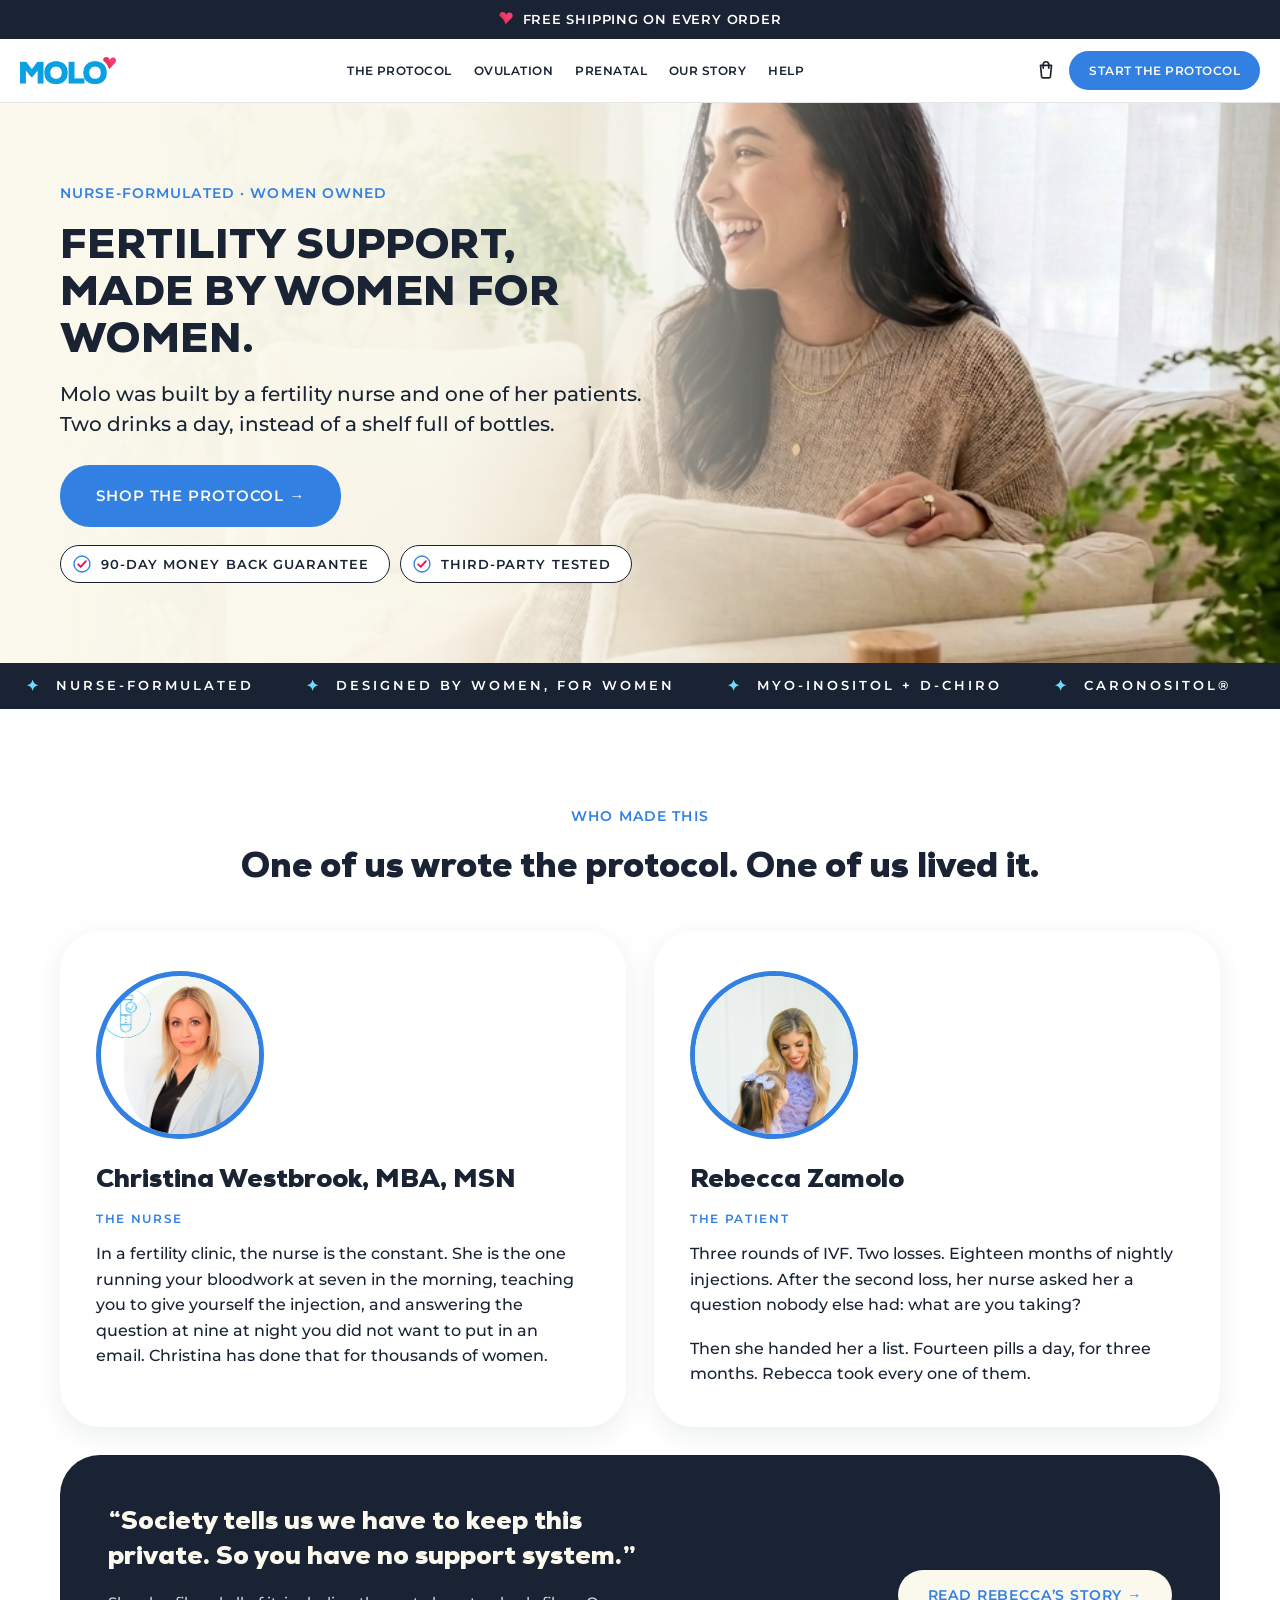
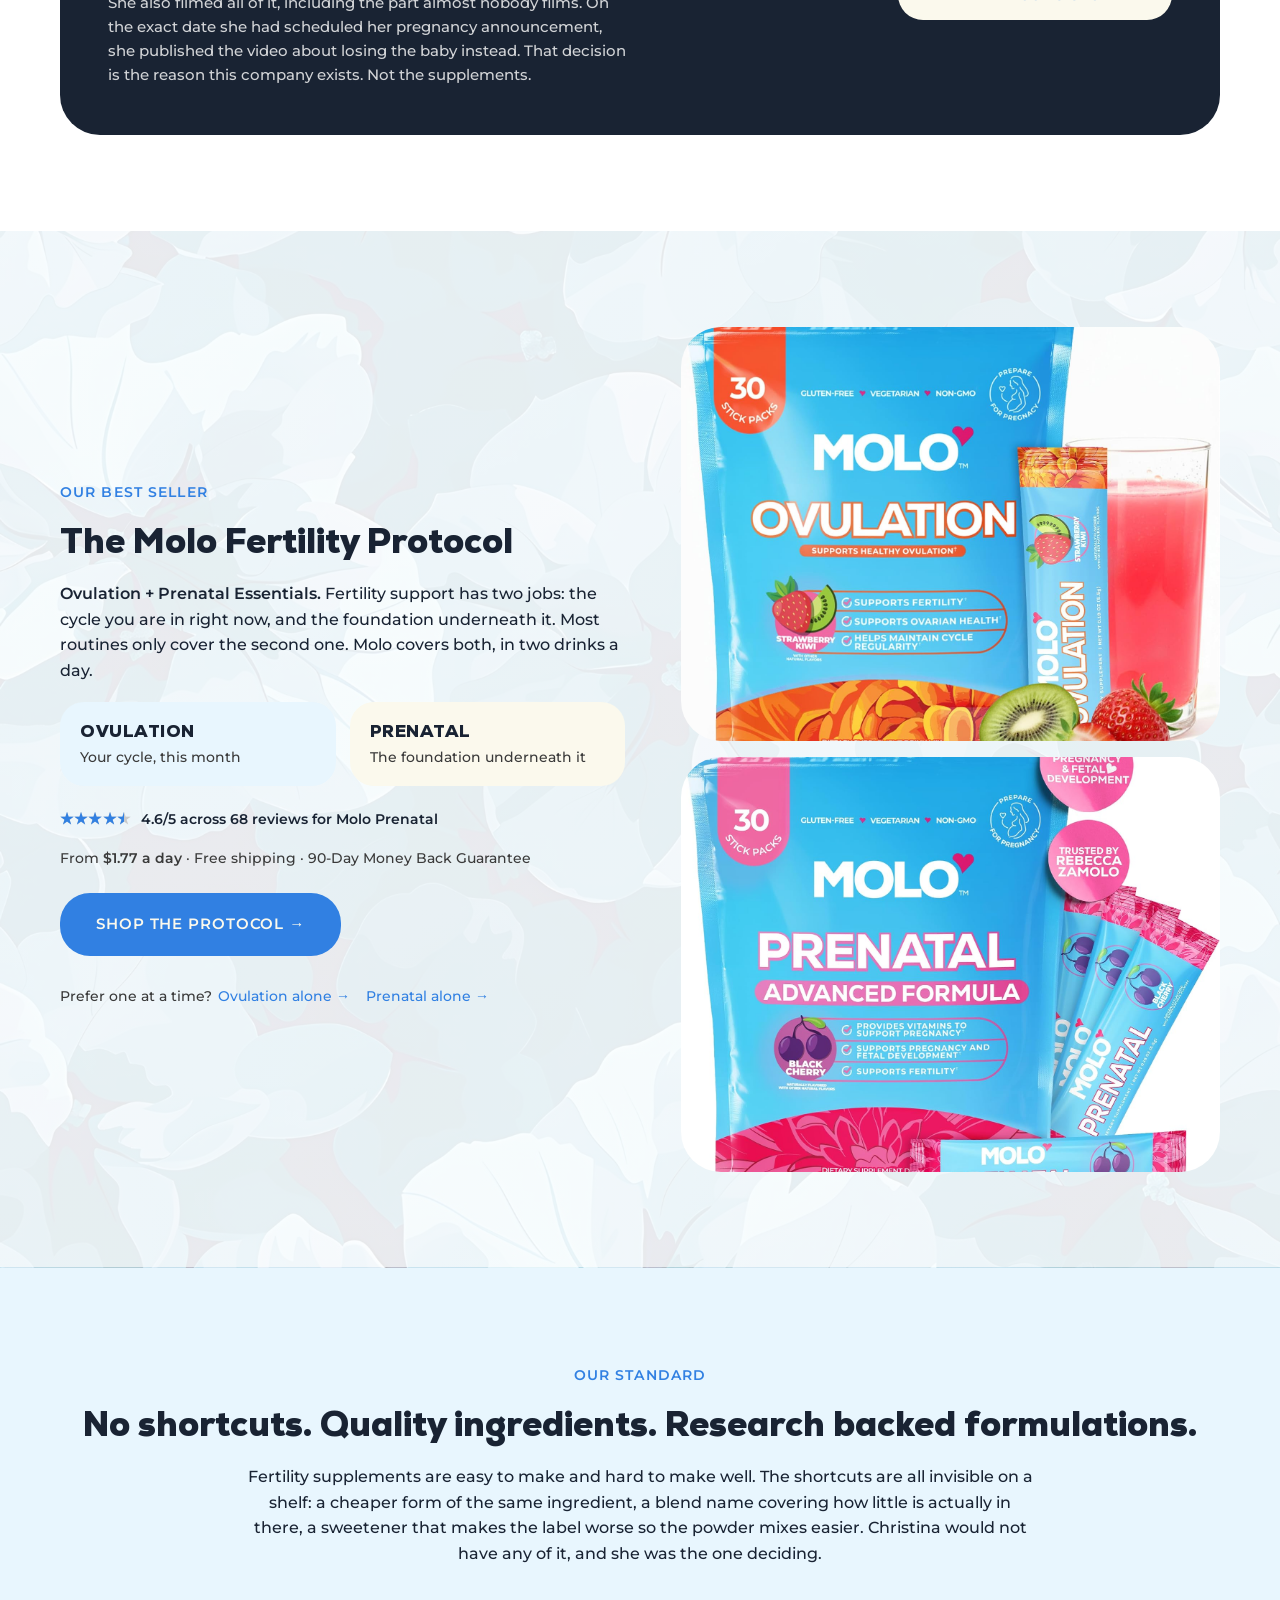
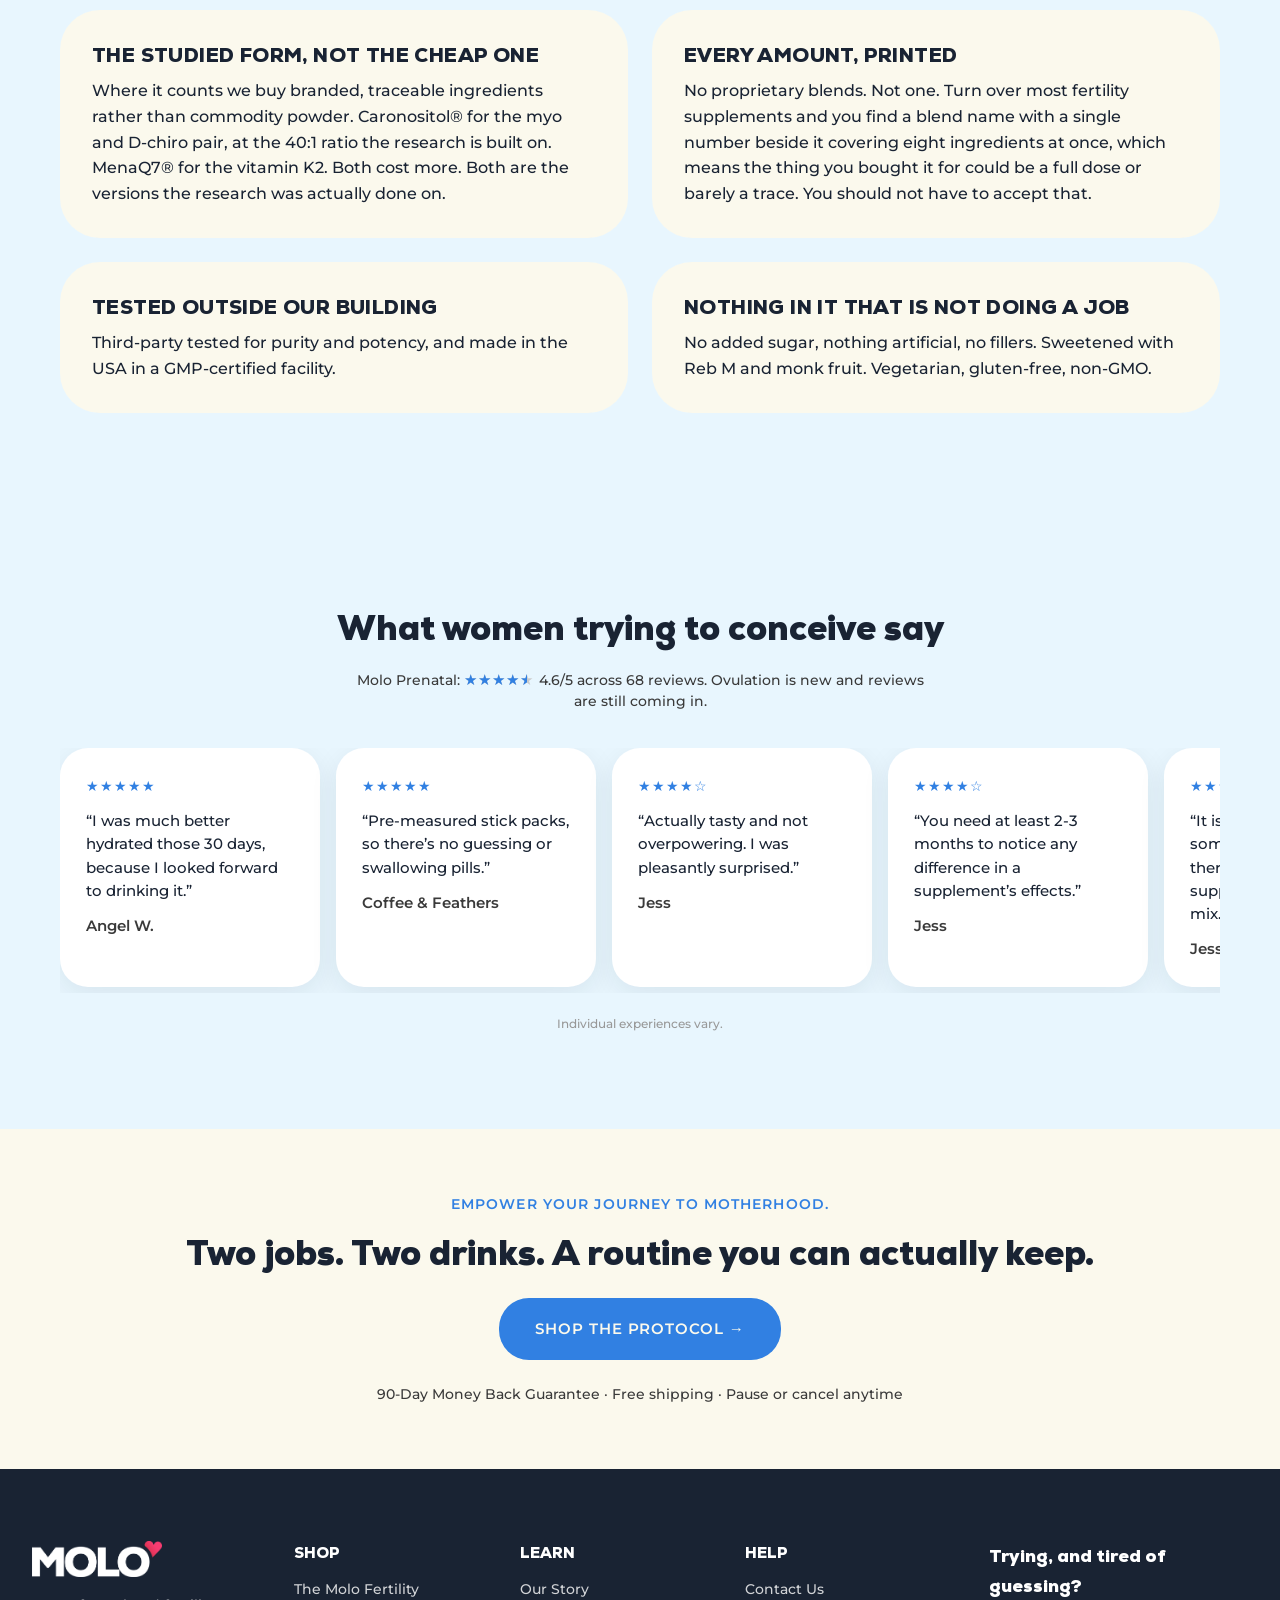
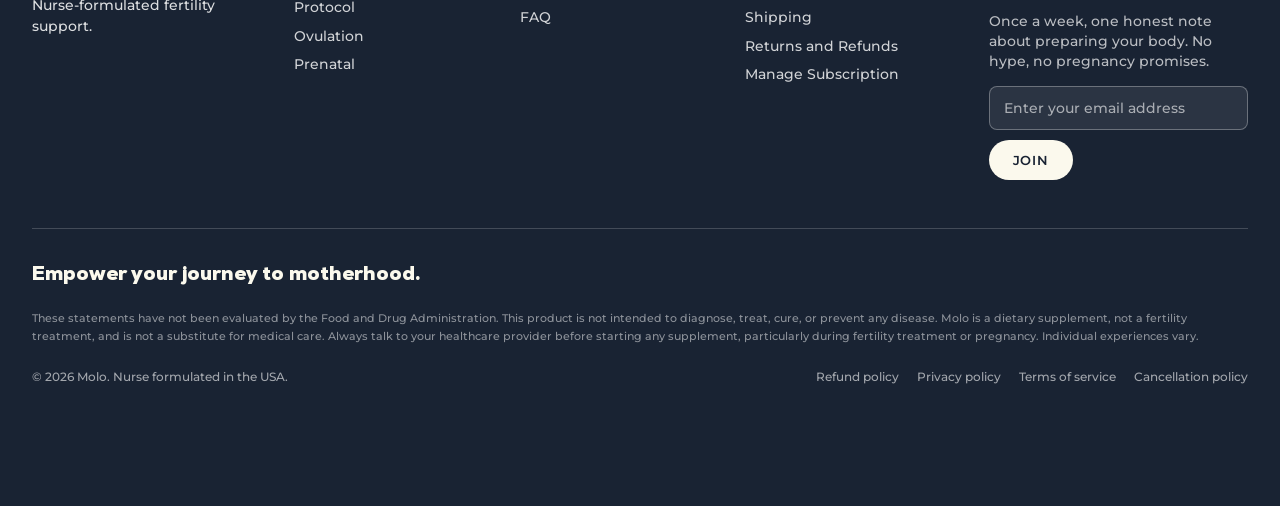
==== index.html @ b552e298 "Center the promise blocks properly and stop the star rating duplicating Centering: p{max-width:64ch}" ====
<!DOCTYPE html>
<html lang="en">
<head>
<meta charset="utf-8">
<meta name="viewport" content="width=device-width, initial-scale=1">
<meta name="robots" content="noindex, nofollow">
<title>Molo — Fertility support made by women, for women</title>
<meta name="description" content="Nurse-formulated fertility support. Ovulation and Prenatal, two drinks a day instead of a shelf full of bottles.">
<link rel="icon" href="assets/molo-heart-mark.svg">
<link rel="stylesheet" href="_ds/molo-design-system-e2e87b0e-ba87-4c2c-8d2e-76acdc8a775e/tokens/fonts.css">
<link rel="stylesheet" href="_ds/molo-design-system-e2e87b0e-ba87-4c2c-8d2e-76acdc8a775e/tokens/colors.css">
<link rel="stylesheet" href="_ds/molo-design-system-e2e87b0e-ba87-4c2c-8d2e-76acdc8a775e/tokens/typography.css">
<link rel="stylesheet" href="_ds/molo-design-system-e2e87b0e-ba87-4c2c-8d2e-76acdc8a775e/tokens/geometry.css">
<link rel="stylesheet" href="_ds/molo-design-system-e2e87b0e-ba87-4c2c-8d2e-76acdc8a775e/tokens/semantic.css">
<link rel="stylesheet" href="assets/site.css">
<style>
/* ---- Home only ---------------------------------------------------------- */
/* Full-bleed hero: the photo sits behind a left-to-right cream scrim so the
   copy has a readable ground without a box around it. */
.hhero{position:relative;min-height:560px;display:flex;align-items:center;overflow:hidden;background:var(--molo-cream)}
.hhero__img{position:absolute;inset:0}
.hhero__img img{width:100%;height:100%;object-fit:cover;object-position:60% 40%}
.hhero__scrim{position:absolute;inset:0;
  background:linear-gradient(90deg,var(--molo-cream) 0%,rgba(251,249,237,.94) 34%,rgba(251,249,237,.62) 52%,rgba(251,249,237,0) 74%)}
.hhero__inner{position:relative;width:100%;padding-top:72px;padding-bottom:72px}
.hhero__copy{max-width:600px}

/* Founders: two equal cards, 168px circular portraits with a 5px blue ring. */
.founders{display:grid;grid-template-columns:minmax(0,1fr) minmax(0,1fr);gap:28px}
.founder{background:#fff;border-radius:40px;box-shadow:0 8px 28px rgba(4,36,54,.08);padding:40px 36px}
.founder__pic{width:168px;height:168px;border-radius:50%;overflow:hidden;border:5px solid var(--molo-blue);margin:0 0 22px}
.founder__pic img{width:100%;height:100%;object-fit:cover;object-position:top}
.founder__role{font-weight:600;font-size:12px;letter-spacing:.14em;text-transform:uppercase;color:var(--molo-blue);margin:0 0 12px}

.quoteband{background:var(--molo-navy);border-radius:40px;padding:48px;margin-top:28px;
  display:grid;grid-template-columns:minmax(0,1fr) auto;gap:36px;align-items:center}
.quoteband p{color:var(--molo-cream);font-family:var(--molo-font-display);font-weight:400;
  font-size:26px;line-height:1.35;margin:0;max-width:30ch}

/* Merch block sits on the floral band and links out only. No add to cart here. */
.merch{display:grid;grid-template-columns:minmax(0,1.05fr) minmax(0,1fr);gap:56px;align-items:center}
.merch__split{display:grid;grid-template-columns:1fr 1fr;gap:14px;margin:0 0 22px}
.merch__half{border-radius:24px;padding:18px 20px}
.merch__half.ov{background:var(--surface-tint-soft)}
.merch__half.pn{background:var(--molo-cream)}
.merch__half .h4{margin:0 0 4px;font-family:var(--molo-font-display);font-weight:400;font-size:17px;
  text-transform:uppercase;letter-spacing:.03em}
.merch__half p{margin:0;font-size:13.5px;color:var(--molo-gray-3a);max-width:none}

.stdgrid{display:grid;grid-template-columns:repeat(2,minmax(0,1fr));gap:24px}
.rev{background:#fff;border-radius:28px;padding:26px;box-shadow:0 8px 28px rgba(4,36,54,.08)}
.rev p{font-size:15px;margin:12px 0 0}

@media(max-width:960px){
  .hhero{min-height:0}
  .hhero__img img{object-position:65% 35%}
  .hhero__scrim{background:linear-gradient(180deg,rgba(251,249,237,.35) 0%,rgba(251,249,237,.92) 52%,var(--molo-cream) 78%)}
  .founders,.merch,.stdgrid{grid-template-columns:minmax(0,1fr);gap:22px}
  .quoteband{grid-template-columns:minmax(0,1fr);padding:32px;gap:22px}
  .quoteband p{font-size:21px}
}
@media(max-width:640px){
  /* Above the fold on a phone must carry H1 + CTA. The photo becomes a banner
     above the copy rather than a scrim behind it, which at 375 just muddies
     both. */
  .hhero{display:block}
  .hhero__img{position:relative;height:300px}
  .hhero__scrim{display:none}
  .hhero__inner{padding:28px 0 8px}
  .founder{padding:26px 22px;border-radius:28px}
  .founder__pic{width:120px;height:120px;border-width:4px;margin-bottom:16px}
  .merch__split{grid-template-columns:1fr;gap:10px}
  .quoteband{padding:24px;border-radius:28px}
  .quoteband p{font-size:18px}
}
</style>
</head>
<body data-page="home">
<div id="site-header"></div>

<main>

  <!-- 1 · HERO ---------------------------------------------------------- -->
  <section class="hhero">
    <div class="hhero__img">
      <img src="assets/lp/LP-HERO.png" alt="A woman laughing on a sofa in a sunlit, plant-filled living room, a glass bottle of Molo beside her" fetchpriority="high">
    </div>
    <div class="hhero__scrim"></div>
    <div class="hhero__inner">
      <div class="wrap">
        <div class="hhero__copy">
          <p class="eyebrow">Nurse-formulated · Women owned</p>
          <h1 class="h1">Fertility support, made by women for women.</h1>
          <p class="lead">Molo was built by a fertility nurse and one of her patients. Two drinks a day, instead of a shelf full of bottles.</p>
          <p style="margin:26px 0 18px"><a class="btn btn-lg" href="protocol.html">Shop the Protocol →</a></p>
          <div class="pillrow">
            <span class="pill"><svg class="chk" width="18" height="18" viewBox="0 0 26 26" aria-hidden="true"><circle cx="13" cy="13" r="11.5" fill="none" stroke="var(--molo-blue)" stroke-width="2"/><path d="M7.5 13.4l3.7 3.6L18.6 9" fill="none" stroke="var(--molo-heart-flat)" stroke-width="2.6" stroke-linecap="round" stroke-linejoin="round"/></svg>90-Day Money Back Guarantee</span>
            <span class="pill"><svg class="chk" width="18" height="18" viewBox="0 0 26 26" aria-hidden="true"><circle cx="13" cy="13" r="11.5" fill="none" stroke="var(--molo-blue)" stroke-width="2"/><path d="M7.5 13.4l3.7 3.6L18.6 9" fill="none" stroke="var(--molo-heart-flat)" stroke-width="2.6" stroke-linecap="round" stroke-linejoin="round"/></svg>Third-party tested</span>
          </div>
        </div>
      </div>
    </div>
  </section>

  <!-- 2 · TICKER -------------------------------------------------------- -->
  <div class="ticker" aria-hidden="true">
    <div class="ticker__track">
      <span><b>✦</b>Nurse-formulated</span><span><b>✦</b>Designed by women, for women</span><span><b>✦</b>Myo-inositol + D-chiro</span><span><b>✦</b>Caronositol®</span><span><b>✦</b>600mcg methylfolate</span><span><b>✦</b>MenaQ7® K2</span><span><b>✦</b>No added sugar</span><span><b>✦</b>Third-party tested</span><span><b>✦</b>Made in the USA</span><span><b>✦</b>Women owned</span>
    </div>
  </div>

  <!-- 3 · WHO MADE THIS -------------------------------------------------- -->
  <section class="sec">
    <div class="wrap">
      <div class="center" style="margin-bottom:44px">
        <p class="eyebrow">Who made this</p>
        <h2 class="h2 full">One of us wrote the protocol. One of us lived it.</h2>
      </div>

      <div class="founders">
        <article class="founder">
          <div class="founder__pic"><img src="assets/christina-westbrook-headshot.png" alt="Christina Westbrook, MBA, MSN"></div>
          <h3 class="h3">Christina Westbrook, MBA, MSN</h3>
          <p class="founder__role">The nurse</p>
          <p>In a fertility clinic, the nurse is the constant. She is the one running your bloodwork at seven in the morning, teaching you to give yourself the injection, and answering the question at nine at night you did not want to put in an email. Christina has done that for thousands of women.</p>
        </article>

        <article class="founder">
          <div class="founder__pic"><img src="assets/library/lifestyle/facetune-0704.jpg" alt="Rebecca Zamolo"></div>
          <h3 class="h3">Rebecca Zamolo</h3>
          <p class="founder__role">The patient</p>
          <p>Three rounds of IVF. Two losses. Eighteen months of nightly injections. After the second loss, her nurse asked her a question nobody else had: what are you taking?</p>
          <p>Then she handed her a list. Fourteen pills a day, for three months. Rebecca took every one of them.</p>
        </article>
      </div>

      <div class="quoteband">
        <div>
          <p>“Society tells us we have to keep this private. So you have no support system.”</p>
          <p style="font-family:var(--molo-font-body);font-size:15px;line-height:1.6;color:rgba(255,255,255,.8);margin-top:18px;max-width:52ch">
            She also filmed all of it, including the part almost nobody films. On the exact date she had scheduled her pregnancy announcement, she published the video about losing the baby instead. That decision is the reason this company exists. Not the supplements.</p>
        </div>
        <a class="btn btn-cream" href="our-story.html#rebecca">Read Rebecca’s story →</a>
      </div>
    </div>
  </section>

  <!-- 4 · MERCH BLOCK (links out only, no add-to-cart on Home) ------------ -->
  <section class="sec pat">
    <div class="wrap">
      <div class="merch">
        <div>
          <p class="eyebrow">Our best seller</p>
          <h2 class="h2 wide">The Molo Fertility Protocol</h2>
          <p><b>Ovulation + Prenatal Essentials.</b> Fertility support has two jobs: the cycle you are in right now, and the foundation underneath it. Most routines only cover the second one. Molo covers both, in two drinks a day.</p>

          <div class="merch__split">
            <div class="merch__half ov"><h3 class="h4">Ovulation</h3><p>Your cycle, this month</p></div>
            <div class="merch__half pn"><h3 class="h4">Prenatal</h3><p>The foundation underneath it</p></div>
          </div>

          <!-- 4.6/68 belongs to Molo Prenatal only. Never fused with Ovulation. -->
          <p class="small" style="font-weight:600;display:flex;align-items:center;gap:10px;flex-wrap:wrap">
            <span class="rating" role="img" aria-label="Rated 4.6 out of 5" style="--pct:90%">★★★★★</span>
            4.6/5 across 68 reviews for Molo Prenatal
          </p>
          <p class="small" style="color:var(--molo-gray-3a)">From <b>$1.77 a day</b> · Free shipping · 90-Day Money Back Guarantee</p>
          <p style="margin-top:24px"><a class="btn btn-lg" href="protocol.html">Shop the Protocol →</a></p>
          <p class="small" style="margin-top:14px;color:var(--molo-gray-3a)">Prefer one at a time?
            <a class="linkbtn" href="ovulation.html">Ovulation alone →</a> &nbsp; <a class="linkbtn" href="prenatal.html">Prenatal alone →</a></p>
        </div>

        <div style="display:grid;gap:16px">
          <div class="imgframe" style="aspect-ratio:1.3"><img src="assets/lp/OFFER-1-ovulation-pack.jpg" alt="Molo Ovulation, 30 stick packs"></div>
          <div class="imgframe" style="aspect-ratio:1.3"><img src="assets/lp/OFFER-6-prenatal-pack.jpg" alt="Molo Prenatal, 30 stick packs"></div>
        </div>
      </div>
    </div>
  </section>

  <!-- 5 · OUR STANDARD --------------------------------------------------- -->
  <section class="sec tint">
    <div class="wrap">
      <div class="center" style="margin-bottom:44px">
        <p class="eyebrow">Our standard</p>
        <h2 class="h2 full">No shortcuts. Quality ingredients. Research backed formulations.</h2>
        <p style="max-width:72ch">Fertility supplements are easy to make and hard to make well. The shortcuts are all invisible on a shelf: a cheaper form of the same ingredient, a blend name covering how little is actually in there, a sweetener that makes the label worse so the powder mixes easier. Christina would not have any of it, and she was the one deciding.</p>
      </div>

      <div class="stdgrid">
        <div class="ccard">
          <h3 class="h4">The studied form, not the cheap one</h3>
          <p>Where it counts we buy branded, traceable ingredients rather than commodity powder. Caronositol® for the myo and D-chiro pair, at the 40:1 ratio the research is built on. MenaQ7® for the vitamin K2. Both cost more. Both are the versions the research was actually done on.</p>
        </div>
        <div class="ccard">
          <h3 class="h4">Every amount, printed</h3>
          <p>No proprietary blends. Not one. Turn over most fertility supplements and you find a blend name with a single number beside it covering eight ingredients at once, which means the thing you bought it for could be a full dose or barely a trace. You should not have to accept that.</p>
        </div>
        <div class="ccard">
          <h3 class="h4">Tested outside our building</h3>
          <p>Third-party tested for purity and potency, and made in the USA in a GMP-certified facility.</p>
        </div>
        <div class="ccard">
          <h3 class="h4">Nothing in it that is not doing a job</h3>
          <p>No added sugar, nothing artificial, no fillers. Sweetened with Reb M and monk fruit. Vegetarian, gluten-free, non-GMO.</p>
        </div>
      </div>
    </div>
  </section>

  <!-- 6 · REVIEWS -------------------------------------------------------- -->
  <section class="sec tint">
    <div class="wrap">
      <div class="center" style="margin-bottom:36px">
        <h2 class="h2 full">What women trying to conceive say</h2>
        <p class="small" style="color:var(--molo-gray-3a)">
          Molo Prenatal: <span class="rating" role="img" aria-label="Rated 4.6 out of 5" style="--pct:90%">★★★★★</span>
          4.6/5 across 68 reviews. Ovulation is new and reviews are still coming in.</p>
      </div>

      <div class="hscroll">
        <div class="rev"><span class="stars">★★★★★</span><p>“I was much better hydrated those 30 days, because I looked forward to drinking it.”</p><p class="byline">Angel W.</p></div>
        <div class="rev"><span class="stars">★★★★★</span><p>“Pre-measured stick packs, so there’s no guessing or swallowing pills.”</p><p class="byline">Coffee &amp; Feathers</p></div>
        <div class="rev"><span class="stars">★★★★☆</span><p>“Actually tasty and not overpowering. I was pleasantly surprised.”</p><p class="byline">Jess</p></div>
        <div class="rev"><span class="stars">★★★★☆</span><p>“You need at least 2-3 months to notice any difference in a supplement’s effects.”</p><p class="byline">Jess</p></div>
        <div class="rev"><span class="stars">★★★★☆</span><p>“It is cheaper to buy something like this, where there are several supplements in a packet mix.”</p><p class="byline">Jess</p></div>
        <div class="rev"><span class="stars">★★★★★</span><p>“Not only does this look like a quality supplement, but it tastes great.”</p><p class="byline">Dawn</p></div>
        <div class="rev"><span class="stars">★★★★☆</span><p>“The stick packs are actually pleasant, easy to take with a little water.”</p><p class="byline">Sarah</p></div>
        <div class="rev"><span class="stars">★★★★★</span><p>“I love that it comes in pre-measured stick packs, so there is no guessing or swallowing pills.”</p><p class="byline">Emily</p></div>
        <div class="rev"><span class="stars">★★★★★</span><p>“Love the flavor.”</p><p class="byline">Verified Buyer</p></div>
      </div>
      <p class="legal center" style="margin-top:22px">Individual experiences vary.</p>
    </div>
  </section>

  <!-- 7 · CLOSING -------------------------------------------------------- -->
  <section class="sec-sm cream">
    <div class="wrap center">
      <p class="eyebrow">Empower your journey to motherhood.</p>
      <h2 class="h2 full" style="margin-bottom:22px">Two jobs. Two drinks. A routine you can actually keep.</h2>
      <p style="margin-bottom:24px"><a class="btn btn-lg" href="protocol.html">Shop the Protocol →</a></p>
      <p class="small" style="color:var(--molo-gray-3a)">90-Day Money Back Guarantee · Free shipping · Pause or cancel anytime</p>
    </div>
  </section>

</main>

<div id="site-footer"></div>
<script src="assets/site.js"></script>
</body>
</html>
---- _ds/molo-design-system-e2e87b0e-ba87-4c2c-8d2e-76acdc8a775e/tokens/fonts.css ----
/* Self-hosted brand webfonts.
   Nexa Black ships at weight 400 and READS as Black. Never request 700/900 (fake bold smears the counters).
   Montserrat: regular = 500, bold = 600. Never 400 or 700. */
@font-face{font-family:"nexa-black";src:url("../assets/fonts/nexa-black.woff2") format("woff2"),url("../assets/fonts/nexa-black.woff") format("woff");font-weight:400;font-style:normal;font-display:swap}
@font-face{font-family:"Montserrat";src:url("../assets/fonts/montserrat-500.woff2") format("woff2");font-weight:500;font-style:normal;font-display:swap}
@font-face{font-family:"Montserrat";src:url("../assets/fonts/montserrat-600.woff2") format("woff2");font-weight:600;font-style:normal;font-display:swap}
---- _ds/molo-design-system-e2e87b0e-ba87-4c2c-8d2e-76acdc8a775e/tokens/colors.css ----
/* MOLO color. Source: adamraindrop/molo-design-system tokens/tokens.css + brand-guidelines.md.
   Corrections applied per the repo's logged inconsistencies:
   - #3180E2 is the single brand blue. #0AA0E2 (sky) is a BACKGROUND TINT and large-display color only.
   - Body copy is navy or ink. Never sky on white, never white on sky (2.94:1). */
:root{
  --molo-blue:#3180E2;
  --molo-blue-deep:#1F63BC;
  --molo-sky:#0AA0E2;
  --molo-sky-light:#71D9FC;
  --molo-bubblegum:#FD85EB;
  --molo-navy:#192333;
  --molo-ink:#042436;
  --molo-cream:#FBF9ED;
  --molo-sand:#E6DFD4;
  --molo-white:#FFFFFF;
  --molo-black:#000000;

  /* Heart mark. LOGO ONLY — never a UI fill, never a background. */
  --molo-heart-start:#F73C71;
  --molo-heart-end:#C1272D;
  --molo-heart-flat:#FF0053;
  --molo-heart-gradient:linear-gradient(214deg,#F73C71 0%,#C1272D 100%); /* @kind color */

  /* Packaging artwork gradient. All SKUs share it. */
  --molo-pack-light:#98E8F8;
  --molo-pack-deep:#28B8F8;
  --molo-pack-gradient:linear-gradient(180deg,#98E8F8 0%,#28B8F8 100%); /* @kind color */

  /* Neutrals */
  --molo-gray-f4:#F4F4F4;
  --molo-gray-e5:#E5E5E5;
  --molo-gray-ca:#CACACA;
  --molo-gray-98:#989898;
  --molo-gray-3a:#3A3A3A;

  /* System */
  --molo-success:#469B49;
  --molo-success-bg:#E6FEEB;
  --molo-error:#BA3E38;
  --molo-error-bg:#FDF1F1;
  --molo-disabled:#9F9F9F;
  --molo-badge-sale:#3180E2;
  --molo-badge-soldout:#9F9F9F;
}
---- _ds/molo-design-system-e2e87b0e-ba87-4c2c-8d2e-76acdc8a775e/tokens/typography.css ----
/* MOLO type. Two faces, no third. Work Sans in the source theme is dead weight — ignore it. */
:root{
  --molo-font-display:"nexa-black","Nexa Black",sans-serif;
  --molo-font-body:"Montserrat",sans-serif;

  --molo-weight-display:400; /* @kind font */   /* NEVER raise this */
  --molo-weight-body:500; /* @kind font */      /* Molo "regular" */
  --molo-weight-bold:600; /* @kind font */      /* Molo "bold" */

  --molo-body-scale:1.1; /* @kind other */
  --molo-heading-scale:1.0909; /* @kind other */

  --molo-fs-display:64px;  --molo-lh-display:1.05; /* @kind other */
  --molo-fs-h1:48px;       --molo-lh-h1:1.10; /* @kind other */
  --molo-fs-h2:34.9px;     --molo-lh-h2:1.30; /* @kind other */
  --molo-fs-h3:26.2px;     --molo-lh-h3:1.30; /* @kind other */
  --molo-fs-h4:20px;       --molo-lh-h4:1.30; /* @kind other */
  --molo-fs-body:17.6px;   --molo-lh-body:1.30; /* @kind other */
  --molo-fs-button:16px;   --molo-lh-button:1.19; /* @kind other */
  --molo-fs-caption:14px;  --molo-lh-caption:1.40; /* @kind other */
  --molo-fs-legal:12px;    --molo-lh-legal:1.45; /* @kind other */

  --molo-tracking-eyebrow:0.08em; /* @kind other */
  --molo-tracking-button:0.04em; /* @kind other */
}
---- _ds/molo-design-system-e2e87b0e-ba87-4c2c-8d2e-76acdc8a775e/tokens/geometry.css ----
/* Geometry. Nothing in this brand has a sharp corner. */
:root{
  --molo-radius-button:30px;   /* pill */
  --molo-radius-block:40px;    /* cards, content blocks, images */
  --molo-radius-drawer:24px;
  --molo-radius-input:8px;
  --molo-radius-pill:999px;    /* eyebrow tags, chips */

  --molo-container:1320px; /* @kind other */
  --molo-button-padding:18px 32px; /* @kind spacing */
  --molo-button-padding-sm:12px 24px; /* @kind spacing */
  --molo-button-padding-lg:22px 44px; /* @kind spacing */

  --molo-space-1:4px;
  --molo-space-2:8px;
  --molo-space-3:12px;
  --molo-space-4:16px;
  --molo-space-5:24px;
  --molo-space-6:32px;
  --molo-space-7:48px;
  --molo-space-8:64px;
  --molo-space-9:96px;
  --molo-space-10:128px;

  --molo-section-y:96px;
  --molo-gutter:24px;

  --molo-shadow-card:0 8px 28px rgba(4,36,54,.08);
  --molo-shadow-lift:0 14px 40px rgba(4,36,54,.14);
  --molo-shadow-none:none; /* @kind shadow */

  --molo-ease:cubic-bezier(.2,.7,.3,1); /* @kind other */
  --molo-dur-fast:120ms; /* @kind other */
  --molo-dur:200ms; /* @kind other */
  --molo-dur-slow:400ms; /* @kind other */
}
---- assets/site.css ----
/* =============================================================================
   MOLO site — shared stylesheet
   Ported from design_handoff_molo_site/*.dc.html. Values trace to the MOLO
   design system tokens in _ds/.../tokens/*.css; nothing here hard-codes a brand
   colour that a token already names.

   Two breakpoints, both deliberate:
     <=960px  tablet — stacks the two-column grids, drops display type a step
     <=640px  phone  — 20px gutters, its own type scale, and the layout swaps
                       that a stacked desktop grid cannot express (galleries,
                       comparison tables, trust rows)

   The phone rules are not a shrink of the desktop ones. They were measured
   against the shipped lander at 375, where the pattern is: 20px gutters, a
   square gallery stage with a horizontal thumb rail beneath it, wrapping pill
   rows instead of narrow tile grids, and tables that either restack or become
   a receipt.
   ========================================================================== */

/* ---------- reset + base ------------------------------------------------- */
*,*::before,*::after{box-sizing:border-box}
html{-webkit-text-size-adjust:100%}
body{
  margin:0;
  background:var(--surface-page);
  color:var(--molo-navy);
  font-family:var(--molo-font-body);
  font-weight:500;
  font-size:17.6px;
  line-height:1.3;
  -webkit-font-smoothing:antialiased;
}
img{max-width:100%;display:block}
a{color:var(--molo-blue);text-decoration:none}
a:hover{color:#000}
button{font:inherit}
:focus-visible{outline:3px solid var(--molo-blue);outline-offset:2px;border-radius:4px}

/* ---------- layout ------------------------------------------------------- */
.wrap{max-width:1240px;margin:0 auto;padding:0 40px}
.wrap-narrow{max-width:880px;margin:0 auto;padding:0 40px}
.sec{padding:96px 0}
.sec-sm{padding:64px 0}
.sec-xs{padding:44px 0}
.tint{background:var(--surface-tint-soft)}
.cream{background:var(--molo-cream)}
.navy{background:var(--molo-navy);color:var(--molo-cream)}
.navy .h1,.navy .h2,.navy .h3,.navy .h4{color:var(--molo-cream)}
.navy p{color:rgba(255,255,255,.82)}

/* The signature pattern band: a 90% wash over the floral repeat. */
.pat{
  background-image:linear-gradient(rgba(255,255,255,.9),rgba(255,255,255,.9)),
                   url(molo-floral-pattern-blue-3840.jpg);
  background-size:cover;background-position:center;
}
.pat-cream{
  background-image:linear-gradient(rgba(251,249,237,.9),rgba(251,249,237,.9)),
                   url(molo-floral-pattern-blue-3840.jpg);
  background-size:cover;background-position:center;
}

.grid2{display:grid;grid-template-columns:minmax(0,1fr) minmax(0,1fr);gap:64px;align-items:center}
.grid2.top{align-items:start}
.grid3{display:grid;grid-template-columns:repeat(3,minmax(0,1fr));gap:24px}
.grid4{display:grid;grid-template-columns:repeat(4,minmax(0,1fr));gap:24px}

/* ---------- type --------------------------------------------------------- */
/* Nexa Black ships at weight 400 and reads as Black. Never stack 900: the
   browser synthesises a fake bold and smears the counters. */
.h1,.h2,.h3,.h4,.d{font-family:var(--molo-font-display);font-weight:400}
.h1{font-size:42px;line-height:1.12;text-transform:uppercase;margin:0 0 18px;letter-spacing:.01em}
.h2{font-size:34.9px;line-height:1.3;margin:0 0 18px;max-width:24ch}
.h2.wide{max-width:34ch}
.h2.full{max-width:none}
.h3{font-size:26.2px;line-height:1.3;margin:0 0 14px}
.h4{font-size:20px;line-height:1.3;margin:0 0 10px;text-transform:uppercase;letter-spacing:.02em}
.eyebrow{font-family:var(--molo-font-body);font-weight:600;font-size:14px;letter-spacing:.08em;
  text-transform:uppercase;color:var(--molo-blue);margin:0 0 14px}
.kicker{font-family:var(--molo-font-display);font-weight:400;font-size:24px;color:var(--molo-blue);margin:0 0 10px}
p{margin:0 0 18px;font-size:15.5px;line-height:1.65;max-width:64ch}
p:last-child{margin-bottom:0}
.lead{font-size:20px;line-height:1.5;max-width:52ch}
.small{font-size:14px;line-height:1.5}
.legal{font-size:12px;line-height:1.55;color:var(--molo-gray-98);max-width:none}
.center{text-align:center}
.center p,.center .h2,.center .lead,
.gtee__inner p,.gtee__inner .h2{margin-left:auto;margin-right:auto}
b,strong{font-weight:600}

/* ---------- buttons ------------------------------------------------------ */
/* Signature interaction: every button inverts to solid #000 on hover. */
.btn{
  display:inline-flex;align-items:center;justify-content:center;gap:8px;
  background:var(--molo-blue);color:var(--molo-cream);
  font-family:var(--molo-font-body);font-weight:600;font-size:14px;
  letter-spacing:.06em;text-transform:uppercase;
  padding:16px 30px;border:0;border-radius:30px;cursor:pointer;
  transition:background .2s,color .2s;text-align:center;
}
.btn:hover{background:#000;color:#fff}
.btn-lg{font-size:15px;padding:19px 36px}
.btn-block{display:flex;width:100%}
.btn-ghost{background:#fff;color:var(--molo-navy);border:1.5px solid var(--molo-navy)}
.btn-ghost:hover{background:#000;color:#fff;border-color:#000}
/* On blue or navy the fill flips to cream with a blue label. */
.btn-cream{background:var(--molo-cream);color:var(--molo-blue)}
.btn-cream:hover{background:#000;color:#fff}

/* ---------- small components -------------------------------------------- */
.chip{display:inline-block;background:var(--surface-tint-soft);color:var(--molo-navy);
  border-radius:999px;padding:8px 18px;font-size:13px;font-weight:600;
  letter-spacing:.12em;text-transform:uppercase}
.pill{display:inline-flex;align-items:center;gap:10px;border:1.5px solid var(--molo-navy);
  border-radius:999px;padding:9px 20px 9px 12px;background:#fff;
  font-weight:600;font-size:13px;letter-spacing:.08em;text-transform:uppercase;color:var(--molo-navy)}
.pillrow{display:flex;flex-wrap:wrap;gap:10px}
.stars{color:var(--molo-blue);letter-spacing:.08em;font-size:14px}
/* Half star: a gray base string with a blue copy clipped over it. */
/* The filled portion is generated content, so the stars exist once in the
   DOM. A second literal string would render correctly but copy, extract and
   read back as ten stars. --pct is the fill width. */
.rating{position:relative;display:inline-block;color:var(--molo-gray-ca);
  letter-spacing:.08em;font-size:15px;white-space:nowrap}
.rating::before{content:"\2605\2605\2605\2605\2605";position:absolute;left:0;top:0;
  width:var(--pct,90%);overflow:hidden;white-space:nowrap;color:var(--molo-blue)}
.byline{font-size:12.5px;color:var(--molo-gray-3a);font-weight:600;margin:12px 0 0}

.card{background:#fff;border-radius:40px;box-shadow:0 8px 28px rgba(4,36,54,.08);padding:32px}
.card-hover{transition:box-shadow .2s,transform .2s}
.card-hover:hover{box-shadow:0 14px 40px rgba(4,36,54,.14);transform:translateY(-2px)}
.ccard{background:var(--molo-cream);border-radius:40px;padding:32px}
.tintpanel{background:var(--surface-tint-soft);border-radius:40px;padding:44px 48px}
.bandcard{background:var(--molo-navy);color:var(--molo-cream);border-radius:40px;padding:44px}
.certtile{border:1px solid rgba(255,255,255,.25);border-radius:24px;padding:20px}
.certtile .h4{font-size:14px;color:var(--molo-sky-light);margin-bottom:6px}
.certtile p{color:rgba(255,255,255,.78);font-size:14px;margin:0}
.imgframe{border-radius:40px;overflow:hidden}
.imgframe img{width:100%;height:100%;object-fit:cover}

/* Check glyph: blue circle, pink tick. Used in pills, bullets and plan perks. */
.chk{flex:0 0 auto}
.checkline{display:flex;align-items:flex-start;gap:12px;margin:0 0 12px;font-size:15.5px;line-height:1.5}
.checkline:last-child{margin-bottom:0}

/* ---------- tables ------------------------------------------------------- */
.tblcard{background:#fff;border-radius:24px;box-shadow:0 8px 28px rgba(4,36,54,.08);overflow:hidden}
.tbl{width:100%;border-collapse:collapse;font-size:16px}
.tbl td,.tbl th{padding:16px 22px;text-align:left;vertical-align:top;line-height:1.35}
.tbl thead th{background:var(--molo-navy);color:#fff;font-family:var(--molo-font-display);
  font-weight:400;font-size:14px;letter-spacing:.1em;text-transform:uppercase}
.tbl tbody tr{border-top:1px solid var(--molo-gray-e5)}
.tbl tbody tr:first-child{border-top:0}
.tbl td.num{text-align:right;font-weight:600;white-space:nowrap;color:var(--molo-blue)}
.tblfoot{background:var(--molo-navy);color:var(--molo-cream);padding:16px 22px;
  font-weight:600;font-size:15px;text-align:center}
.rowname{font-weight:600;margin:0}
.rowsub{font-size:13px;color:var(--molo-gray-3a);margin:2px 0 0;line-height:1.4;max-width:none}

/* VS comparison. The mocks build this as grid rows, not a table: the Molo
   column carries no top borders, which is what makes it read as one continuous
   navy block running from the header into the last row. A <table> cannot do
   that without fighting border-collapse. */
.vsgrid{background:#fff;border:1px solid var(--molo-gray-e5);border-radius:24px;overflow:hidden;padding-top:14px}
.vsgrid__row{display:grid;grid-template-columns:34% 33% 33%;align-items:stretch}
.vsgrid__spacer{}
.vsgrid__brand{background:var(--molo-navy);color:var(--molo-cream);font-family:var(--molo-font-display);
  font-weight:400;font-size:15px;letter-spacing:.08em;text-transform:uppercase;text-align:center;
  padding:22px 12px;border-radius:16px 16px 0 0}
.vsgrid__them{color:var(--molo-gray-98);text-align:center;font-family:var(--molo-font-display);
  font-weight:400;font-size:15px;letter-spacing:.08em;text-transform:uppercase;padding:22px 12px}
.vsgrid__label{padding:15px 20px;font-weight:600;font-size:12.5px;letter-spacing:.08em;
  text-transform:uppercase;border-top:1px solid var(--molo-gray-e5);display:flex;align-items:center}
.vsgrid__molo{background:var(--molo-navy);color:var(--molo-cream);font-weight:600;text-align:center;
  padding:15px 10px;display:flex;align-items:center;justify-content:center;gap:6px;font-size:14.5px}
.vsgrid__row:last-child .vsgrid__molo{border-radius:0 0 16px 16px}
.vsgrid__val{padding:15px 20px;color:var(--molo-gray-98);text-align:center;
  border-top:1px solid var(--molo-gray-e5);display:flex;align-items:center;justify-content:center;font-size:14.5px}
.vsnote{font-size:11.5px;color:var(--molo-gray-3a);margin:16px 0 0;text-align:center;font-style:italic;max-width:none}
.tick{color:var(--molo-sky-light)}

/* Cross-sell comparison: 40/30/30, navy head with the Protocol column in blue. */
.xgrid{background:#fff;border-radius:24px;box-shadow:0 8px 28px rgba(4,36,54,.08);overflow:hidden;margin-bottom:22px}
.xgrid__head{display:grid;grid-template-columns:40% 30% 30%;background:var(--molo-navy);color:#fff;
  font-family:var(--molo-font-display);font-weight:400;font-size:13px;letter-spacing:.08em;text-transform:uppercase}
.xgrid__head>div{padding:14px 10px;text-align:center}
.xgrid__head>div:first-child{padding:14px 20px;text-align:left}
.xgrid__head>div:last-child{background:var(--molo-blue)}
.xgrid__row{display:grid;grid-template-columns:40% 30% 30%;border-top:1px solid var(--molo-gray-e5);font-size:14px}
.xgrid__row>div{padding:12px 10px;text-align:center}
.xgrid__row>div:first-child{padding:12px 20px;text-align:left;font-weight:600}
.xgrid__row>div:nth-child(2){color:#6b7480}
.xgrid__row>div:last-child{font-weight:600;background:var(--surface-tint-soft)}

/* "The category's problem" card: flex rows, both halves muted, tinted payoff. */
.probcard{background:#fff;border-radius:24px;box-shadow:0 8px 28px rgba(4,36,54,.08);overflow:hidden}
.probcard__head{background:var(--molo-navy);color:#fff;text-align:center;padding:16px 22px;
  font-family:var(--molo-font-display);font-weight:400;font-size:14px;letter-spacing:.1em;text-transform:uppercase}
.probcard__row{display:flex;justify-content:space-between;gap:16px;padding:14px 24px;border-top:1px solid var(--molo-gray-e5)}
.probcard__row span:first-child{font-weight:600;color:#6b7480;font-size:14.5px}
.probcard__row span:last-child{color:#6b7480;font-size:14px;text-align:right}
.probcard__foot{padding:20px 24px;background:var(--surface-tint-soft);
  border-top:1px solid var(--molo-gray-e5);text-align:center}
.probcard__foot .nm{font-family:var(--molo-font-display);font-weight:400;font-size:19px;
  color:var(--molo-blue);text-transform:uppercase;margin:0 0 6px}
.probcard__foot p{margin:0;font-weight:600;font-size:14.5px;max-width:none}

/* Flavour cards in the format section: image over a label strip. */
.flavcards{display:grid;grid-template-columns:1fr 1fr;gap:14px;max-width:520px}
.flavcard{border:2px solid var(--molo-gray-e5);border-radius:24px;overflow:hidden;background:#fff}
.flavcard img{width:100%;height:160px;object-fit:cover;display:block}
.flavcard div{padding:12px 16px}
.flavcard .nm{margin:0;font-weight:600;font-size:12.5px;letter-spacing:.06em;text-transform:uppercase}
.flavcard .sub{margin:3px 0 0;font-size:12.5px;color:var(--molo-gray-3a);max-width:none}

/* ---------- tabs + segmented control ------------------------------------ */
.utabs{display:flex;border-bottom:1px solid var(--molo-gray-e5)}
.utab{flex:1;background:none;border:0;padding:16px 10px;cursor:pointer;
  font-weight:600;font-size:13px;letter-spacing:.1em;text-transform:uppercase;
  color:var(--molo-gray-98);border-bottom:3px solid transparent;margin-bottom:-1px;transition:color .2s}
.utab[aria-selected=true]{color:var(--molo-navy);border-bottom-color:var(--molo-blue)}
.seg{display:inline-flex;border:2px solid var(--molo-navy);border-radius:999px;padding:5px;background:#fff;gap:4px}
.seg button{border:0;border-radius:999px;background:none;padding:12px 32px;cursor:pointer;
  font-weight:600;font-size:13px;letter-spacing:.16em;text-transform:uppercase;color:var(--molo-navy)}
.seg button[aria-selected=true]{background:var(--molo-navy);color:#fff}

/* ---------- accordions (native details) ---------------------------------- */
.acc{border-top:1px solid var(--molo-gray-e5)}
.acc:last-of-type{border-bottom:1px solid var(--molo-gray-e5)}
.acc summary{list-style:none;cursor:pointer;padding:22px 0;display:flex;align-items:center;
  justify-content:space-between;gap:20px;font-family:var(--molo-font-display);font-weight:400;
  font-size:20px;line-height:1.3;color:var(--molo-navy)}
.acc summary::-webkit-details-marker{display:none}
.acc summary::after{content:"+";flex:0 0 auto;width:28px;height:28px;border-radius:50%;
  background:var(--molo-blue);color:var(--molo-cream);display:grid;place-items:center;
  font-family:var(--molo-font-body);font-size:18px;font-weight:600;line-height:1}
.acc[open] summary::after{content:"\2013"}
.acc .panel{padding:0 0 22px;max-width:70ch}
.acc .panel p{font-size:15.5px}
.acc.ondark{border-top-color:rgba(255,255,255,.2)}
.acc.ondark:last-of-type{border-bottom-color:rgba(255,255,255,.2)}
.acc.ondark summary{color:#fff;font-family:var(--molo-font-body);font-weight:600;font-size:16px}
.acc.ondark summary::after{background:none;border:1.5px solid rgba(255,255,255,.6);color:#fff}
.acc.ondark .panel p{color:rgba(255,255,255,.82)}

/* ---------- marquees ----------------------------------------------------- */
/* List is rendered twice; translateX(-50%) then loops seamlessly. */
.ticker{background:var(--molo-navy);height:46px;overflow:hidden;position:relative}
.ticker__track{position:absolute;top:0;left:0;height:46px;display:flex;align-items:center;
  white-space:nowrap;animation:tick 32s linear infinite}
.ticker span{display:inline-flex;align-items:center;gap:14px;padding:0 26px;color:#fff;
  font-weight:600;font-size:12.5px;letter-spacing:.24em;text-transform:uppercase}
.ticker b{color:var(--molo-sky-light);font-size:15px}
@keyframes tick{from{transform:translateX(0)}to{transform:translateX(-50%)}}
.badgerow{overflow:hidden;position:relative;border-top:1px solid var(--molo-gray-e5);
  border-bottom:1px solid var(--molo-gray-e5);height:64px;background:#fff}
.badgerow__track{position:absolute;top:0;left:0;height:64px;display:flex;align-items:center;
  white-space:nowrap;animation:tick 28s linear infinite}
.badgerow span{padding:0 30px;font-weight:600;font-size:13px;letter-spacing:.14em;
  text-transform:uppercase;color:var(--molo-navy);display:inline-flex;align-items:center;gap:12px}
.badgerow b{color:var(--molo-blue)}

/* ---------- horizontal scrollers ---------------------------------------- */
.hscroll{display:flex;gap:16px;overflow-x:auto;scroll-snap-type:x mandatory;
  padding-bottom:6px;scrollbar-width:none;-webkit-overflow-scrolling:touch}
.hscroll::-webkit-scrollbar{display:none}
.hscroll>*{flex:0 0 260px;scroll-snap-align:start}

/* ---------- product gallery (PDP) --------------------------------------- */
.pdp{display:grid;grid-template-columns:minmax(0,1fr) minmax(0,1fr);gap:56px;align-items:start}
.gallery{position:sticky;top:96px}
.galgrid{display:grid;grid-template-columns:64px minmax(0,1fr);gap:14px;align-items:start}
.galrail{display:grid;gap:8px}
.thumb{width:64px;height:64px;border-radius:14px;border:2px solid var(--molo-gray-e5);
  background:var(--molo-gray-f4);cursor:pointer;overflow:hidden;padding:0}
.thumb[aria-selected=true]{border-color:var(--molo-blue)}
.thumb img{width:100%;height:100%;object-fit:cover}
.stage{border-radius:40px;overflow:hidden;position:relative;background:var(--molo-gray-f4);aspect-ratio:1}
.stage img{width:100%;height:100%;object-fit:cover}

/* ---------- buy box ------------------------------------------------------ */
.bb__social{display:flex;align-items:center;gap:10px;font-size:13.5px;font-weight:600;margin:0 0 10px}
.bb__desc{font-size:15.5px;font-weight:600;line-height:1.5;margin:0 0 18px;max-width:52ch}
.bb__label{font-weight:600;font-size:15px;margin:0 0 12px}
.bb__sub{font-family:var(--molo-font-display);font-weight:400;font-size:19px;color:var(--molo-blue);margin:0 0 14px}
.bb__eyebrow{font-weight:600;font-size:12.5px;letter-spacing:.06em;text-transform:uppercase;
  color:var(--molo-blue);margin:0 0 12px}
.bb .h1{font-size:36px;line-height:1.1;margin:0 0 4px}
/* Thumb rail is 52px in the mocks, not 64. */
.galgrid{grid-template-columns:52px minmax(0,1fr);gap:12px}
.thumb{width:52px;height:52px;border-radius:12px}
.gallery{top:124px}
.divider{border:0;border-top:1px solid var(--molo-gray-e5);margin:24px 0}

.flavors{display:flex;gap:12px;margin-bottom:24px}
.flavor{flex:1 1 0;min-width:0;padding:0;overflow:hidden;background:#fff;
  border:2px solid var(--molo-gray-e5);border-radius:24px;cursor:pointer;transition:border-color .2s}
.flavor[aria-pressed=true]{border-color:var(--molo-blue)}
.flavor .sw{display:block;height:74px}
.flavor .nm{display:flex;align-items:center;justify-content:center;text-align:center;
  min-height:44px;padding:9px 6px;font-weight:600;font-size:12.5px;color:var(--molo-navy);background:#fff}
.flavor[aria-pressed=true] .nm{background:var(--surface-tint-soft)}

.plan{display:block;width:100%;text-align:left;background:#fff;border:2px solid var(--molo-gray-e5);
  border-radius:24px;padding:18px 22px;margin:0 0 20px;cursor:pointer;position:relative;
  font-family:var(--molo-font-body);font-weight:500;font-size:16px;color:var(--molo-navy)}
.plan[aria-checked=true]{border-color:var(--molo-blue);background:var(--surface-tint-soft)}
.plansave{position:absolute;top:-11px;left:18px;background:var(--molo-gray-f4);color:var(--molo-gray-3a);
  font-size:11px;font-weight:600;letter-spacing:.08em;text-transform:uppercase;padding:4px 12px;border-radius:999px}
.plan[aria-checked=true] .plansave{background:var(--molo-blue);color:var(--molo-cream)}
.planhead{display:flex;justify-content:space-between;gap:16px;align-items:flex-start}
.planhead .nm{font-weight:600}
.planhead .pr{text-align:right;font-weight:600;flex:0 0 auto}
.planhead .pr s{color:var(--molo-gray-98);font-weight:500}
.planhead .pr .per{display:block;font-size:14px;color:var(--molo-gray-3a);font-weight:600}
.plan .servings{font-size:14px;color:var(--molo-gray-3a);margin:4px 0 0;max-width:none}
.plan .bill{font-size:12.5px;color:var(--molo-gray-98);margin:3px 0 0;max-width:none}
.plan .perks{margin-top:10px;display:grid;gap:6px}
.plan .perks p{margin:0;font-size:14px;font-weight:600;color:var(--molo-navy);
  display:flex;align-items:center;gap:8px;max-width:none}

.giftband{display:flex;align-items:center;gap:14px;background:var(--molo-cream);
  border:1.5px solid var(--molo-gray-e5);border-radius:20px;padding:12px 16px;margin:-6px 0 0}
.giftband img{width:52px;height:52px;object-fit:cover;border-radius:12px;flex:0 0 auto}
.giftband p{margin:0;font-size:14.5px;line-height:1.4;max-width:none}

.upsell{display:flex;gap:12px;align-items:flex-start;background:var(--surface-tint-soft);
  border:1.5px solid var(--molo-blue);border-radius:20px;padding:14px 16px;margin:0 0 18px;cursor:pointer}
.upsell input{margin:2px 0 0;width:20px;height:20px;flex:0 0 auto;accent-color:var(--molo-blue)}
.upsell p{margin:0;font-size:14.5px;line-height:1.45;max-width:none}

.trustrow{display:grid;grid-template-columns:repeat(3,minmax(0,1fr));gap:12px;margin:20px 0 8px}
.trusttile{border:1.5px solid var(--molo-gray-e5);border-radius:24px;padding:16px 12px;
  text-align:center;font-weight:600;font-size:12.5px;line-height:1.35}
.trusttile svg{margin:0 auto 8px;display:block;color:var(--molo-blue)}
.anchornote{font-size:13.5px;color:var(--molo-gray-3a);margin:14px 0 0;max-width:none;text-align:center}

/* Closing band on the PDPs is Molo Blue in the mocks, not navy. */
.brandband{background:var(--molo-blue);color:var(--molo-cream)}
.brandband .h2,.brandband .h1{color:var(--molo-cream)}
.brandband p{color:rgba(255,255,255,.88)}

/* ---------- review wall -------------------------------------------------- */
.revgrid{display:grid;grid-template-columns:repeat(auto-fit,minmax(220px,1fr));gap:16px;
  max-width:1160px;margin:0 auto}
.revgrid--5{grid-template-columns:repeat(5,minmax(0,1fr))}
.rev{background:#fff;border-radius:24px;padding:24px 22px}
.rev p{font-size:13.5px;line-height:1.55;margin:10px 0 0;max-width:none}

/* ---------- "category's problem" table ----------------------------------- */
/* Two narrow columns both wrap at phone width and the rows lose their rhythm,
   so each row restacks into a label over a full-width statement. */

/* ---------- guarantee block --------------------------------------------- */
/* Traced from Protocol.dc.html: white section, 88px padding, 860px centred
   column, blue 44px shield, chip eyebrow (not the plain blue eyebrow), 30px
   display headline, and a CREAM card at 640px with 36/40 padding. */
.gtee{padding:88px 0;background:#fff}
.gtee__inner{max-width:860px;margin:0 auto;padding:0 40px;text-align:center}
.gtee__steps{display:grid;gap:14px;margin:0 0 24px;text-align:left}
.gtee__step{display:flex;gap:16px;align-items:flex-start;background:#fff;border-radius:20px;padding:18px 22px}
.gtee__step span{flex:0 0 auto;width:30px;height:30px;border-radius:50%;background:var(--molo-blue);
  color:var(--molo-cream);display:grid;place-items:center;font-weight:600;font-size:14px}
.gtee__step p{margin:0;font-size:14.5px;line-height:1.6;max-width:none}
.gtee__icon{color:var(--molo-blue);display:flex;justify-content:center;margin-bottom:18px}
.gtee__eyebrow{margin:0 0 18px}
.gtee h2{font-family:var(--molo-font-display);font-weight:400;font-size:30px;line-height:1.25;
  margin:0 0 14px;max-width:none}
.gtee__card{background:var(--molo-cream);border-radius:24px;max-width:640px;margin:0 auto;padding:36px 40px}
.gtee__num{font-family:var(--molo-font-display);font-weight:400;font-size:34px;margin:0 0 2px;line-height:1.1}
.gtee__num span{font-size:22px;letter-spacing:.04em}
.gtee__label{font-weight:600;font-size:13px;letter-spacing:.12em;text-transform:uppercase;
  color:var(--molo-blue);margin:0 0 14px}
.gtee__card p:last-child{margin:0;font-size:15.5px;line-height:1.6;max-width:none}

/* ---------- sticky CTA bar ---------------------------------------------- */
/* Blue, not navy: the footer is navy too, and a navy bar disappears into it at
   the bottom of the page, which is exactly where people look for the CTA. */
.sticky{position:fixed;left:0;right:0;bottom:0;z-index:60;background:var(--molo-blue);color:#fff;
  padding:12px 24px;display:flex;align-items:center;gap:20px;font-weight:600;
  box-shadow:0 -6px 24px rgba(25,35,51,.22);transform:translateY(110%);transition:transform .25s ease}
.sticky.on{transform:translateY(0)}
.sticky__lead{flex:1 1 auto;min-width:0;margin:0;max-width:none;font-family:var(--molo-font-display);
  font-weight:400;font-size:17px;letter-spacing:.04em;text-transform:uppercase;color:#fff;line-height:1.2}
.sticky__cta{flex:0 0 auto;display:flex;flex-direction:column;align-items:center;justify-content:center;
  background:#fff;color:var(--molo-navy);border-radius:999px;padding:9px 26px;min-height:48px;
  box-shadow:0 2px 10px rgba(25,35,51,.18)}
.sticky__cta:hover{background:var(--molo-cream);color:var(--molo-navy)}
.sticky__cta b{font-size:14px;font-weight:700;letter-spacing:.11em;text-transform:uppercase;line-height:1.25}
.sticky__cta small{font-size:11.5px;font-weight:500;line-height:1.25;opacity:.78}

/* ---------- header ------------------------------------------------------- */
/* Values from SiteHeader.dc.html. Logo is the 4x PNG at 96px, not the SVG. */
.announce{background:var(--molo-navy);color:#fff;font-size:13px;font-weight:600;letter-spacing:.06em;
  text-transform:uppercase;padding:11px 16px;text-align:center;display:flex;align-items:center;
  justify-content:center;gap:10px}
.announce img{width:14px}
.hdrwrap{position:sticky;top:0;z-index:50}
.hdr{background:#fff;border-bottom:1px solid var(--molo-gray-e5);padding:10px 20px;display:flex;
  align-items:center;justify-content:space-between;gap:12px;min-height:64px;flex-wrap:wrap}
.hdr__logo{display:flex;align-items:center;flex:0 0 auto}
.hdr__logo img{width:96px;display:block}
.hdr nav{display:flex;gap:2px;align-items:center;min-width:0;flex:0 1 auto;flex-wrap:wrap;justify-content:center}
.hdr nav a{font-family:var(--molo-font-body);font-weight:600;font-size:12px;letter-spacing:.04em;
  text-transform:uppercase;text-decoration:none;padding:9px 10px;border-radius:999px;white-space:nowrap;
  color:var(--molo-navy);transition:background .2s,color .2s}
.hdr nav a:hover{color:#000;background:var(--molo-gray-f4)}
.hdr nav a[aria-current=page]{color:var(--molo-blue);background:var(--surface-tint-soft)}
.hdr__right{display:flex;align-items:center;gap:12px;flex:0 0 auto}
.hdr__cart{color:var(--molo-navy);display:flex}
.hdr__cart:hover{color:var(--molo-blue)}
.hdr__cta{display:inline-block;background:var(--molo-blue);color:var(--molo-cream);
  font-family:var(--molo-font-body);font-weight:600;font-size:12px;letter-spacing:.04em;
  text-transform:uppercase;padding:12px 20px;border-radius:30px;white-space:nowrap;transition:background .2s}
.hdr__cta:hover{background:#000;color:#fff}
.hdr__burger{display:none;background:none;border:0;padding:8px;color:var(--molo-navy);cursor:pointer}
.mobnav{display:none;background:#fff;border-bottom:1px solid var(--molo-gray-e5);padding:8px 16px 16px}
.mobnav a{display:block;padding:13px 8px;font-weight:600;font-size:14px;letter-spacing:.04em;
  text-transform:uppercase;color:var(--molo-navy);border-bottom:1px solid var(--molo-gray-f4)}
.mobnav a:last-child{border-bottom:0}
.mobnav a[aria-current=page]{color:var(--molo-blue)}
.sr-only{position:absolute;width:1px;height:1px;padding:0;margin:-1px;overflow:hidden;
  clip:rect(0 0 0 0);white-space:nowrap;border:0}

/* ---------- footer ------------------------------------------------------- */
/* Values from SiteFooter.dc.html: 72/32/120 padding, 1.2/1/1/1.1/1.4 columns,
   display-face column heads at 15px, one combined legal paragraph. */
.ftr{background:var(--molo-navy);color:#fff;padding:72px 32px 120px;font-family:var(--molo-font-body)}
.ftrgrid{max-width:1240px;margin:0 auto;display:grid;grid-template-columns:1.2fr 1fr 1fr 1.1fr 1.4fr;gap:40px}
.ftr__logo{width:130px;display:block}
.ftr__tag{margin:18px 0 0;font-size:14px;line-height:1.5;color:rgba(255,255,255,.85);max-width:26ch;font-weight:500}
.ftr__h{font-family:var(--molo-font-display);font-weight:400;font-size:15px;text-transform:uppercase;
  margin:0 0 14px;color:#fff}
.ftr__links{display:grid;gap:10px}
.ftr__links a{font-size:14px;font-weight:500;color:rgba(255,255,255,.8);text-decoration:none;max-width:none}
.ftr__links a:hover{color:#fff;text-decoration:underline}
.ftr__mailhead{font-family:var(--molo-font-display);font-weight:400;font-size:18px;margin:0 0 10px;color:#fff}
.ftr__mailsub{font-size:13.5px;line-height:1.5;color:rgba(255,255,255,.7);margin:0 0 14px;font-weight:500;max-width:none}
.ftr__mail{display:flex;gap:10px;flex-wrap:wrap}
.ftr__mail input{flex:1 1 180px;min-width:0;background:rgba(255,255,255,.08);
  border:1px solid rgba(255,255,255,.3);border-radius:8px;padding:12px 14px;
  font-family:var(--molo-font-body);font-weight:500;font-size:14px;color:#fff}
.ftr__mail input::placeholder{color:rgba(255,255,255,.6)}
.ftr__mail button{background:var(--molo-cream);color:var(--molo-navy);border:0;border-radius:30px;
  padding:12px 24px;font-family:var(--molo-font-body);font-weight:600;font-size:13px;letter-spacing:.06em;
  text-transform:uppercase;cursor:pointer;transition:background .2s}
.ftr__mail button:hover{background:#000;color:#fff}
.ftr__rule{max-width:1240px;margin:48px auto 0;padding-top:28px;border-top:1px solid rgba(255,255,255,.18)}
.ftr__brandline{font-family:var(--molo-font-display);font-weight:400;font-size:20px;
  color:var(--molo-cream);margin:0 0 20px;max-width:none}
.ftr__legal{font-size:11px;line-height:1.55;color:rgba(255,255,255,.5);margin:0;max-width:none}
.ftr__base{max-width:1240px;margin:22px auto 0;display:flex;justify-content:space-between;gap:20px;flex-wrap:wrap}
.ftr__base p{font-size:12px;color:rgba(255,255,255,.6);margin:0;font-weight:500;max-width:none}
.ftr__base p:last-child{display:flex;gap:18px;flex-wrap:wrap}

/* ---------- modal / lightbox -------------------------------------------- */
.ovl{position:fixed;inset:0;z-index:70;background:rgba(4,36,54,.45);display:grid;place-items:center;padding:24px}
.ovl[hidden]{display:none}
.ovl--video{background:rgba(4,36,54,.85)}
.ovl__panel{background:#fff;border-radius:24px;max-width:760px;width:100%;max-height:86vh;
  overflow:auto;padding:32px;position:relative}
.ovl__x{position:absolute;top:14px;right:14px;width:40px;height:40px;border-radius:50%;border:0;
  background:var(--molo-gray-f4);cursor:pointer;font-size:18px;line-height:1;display:grid;place-items:center}
.ovl__video{width:min(960px,100%);aspect-ratio:16/9;border-radius:20px;overflow:hidden;background:#000}
.ovl__video iframe{width:100%;height:100%;border:0;display:block}

/* video facade card */
.vid{background:rgba(255,255,255,.08);border-radius:24px;overflow:hidden}
.vidbtn{display:block;width:100%;border:0;padding:0;background:none;cursor:pointer;position:relative;aspect-ratio:16/9}
.vidbtn img{width:100%;height:100%;object-fit:cover}
.vidscrim{position:absolute;inset:0;display:grid;place-items:center;background:rgba(4,36,54,.28)}
.vidscrim i{width:56px;height:56px;border-radius:50%;background:#fff;display:grid;place-items:center}
.vidmeta{padding:14px 16px 18px}
.vidmeta p{margin:0;max-width:none}

/* ---------- forms -------------------------------------------------------- */
.field{display:block;margin:0 0 16px}
.field span{display:block;font-weight:600;font-size:13.5px;margin:0 0 6px}
.field input,.field textarea,.field select{width:100%;border:1.5px solid var(--molo-gray-e5);
  border-radius:8px;padding:13px 14px;font:inherit;font-size:15.5px;color:var(--molo-ink);background:#fff}
.field textarea{min-height:140px;resize:vertical;line-height:1.5}
.field input:focus,.field textarea:focus{border-color:var(--molo-blue);outline:none}
.topicrow{display:flex;flex-wrap:wrap;gap:8px;margin:0 0 20px}
.linkbtn{display:inline-flex;align-items:center;min-height:44px;padding:0 2px}
.topic{border:1.5px solid var(--molo-gray-e5);background:#fff;border-radius:999px;padding:11px 16px;min-height:44px;
  font-weight:600;font-size:12.5px;letter-spacing:.04em;text-transform:uppercase;cursor:pointer;
  color:var(--molo-navy);transition:all .2s}
.topic[aria-pressed=true]{background:var(--surface-tint-soft);border-color:var(--molo-blue);color:var(--molo-navy)}
/* Filter chips are the mocks' other chip treatment: 2px blue, filled when on. */
.topic--filter{border:2px solid var(--molo-blue);padding:11px 20px;color:var(--molo-blue)}
.topic--filter[aria-pressed=true]{background:var(--molo-blue);border-color:var(--molo-blue);color:var(--molo-cream)}

/* Key/value card (Help shipping). The mocks use a 32/68 grid rather than a
   table, which is what keeps the value column left-aligned and wrapping. */
.kvgrid{background:#fff;border-radius:24px;box-shadow:0 8px 28px rgba(4,36,54,.08);
  overflow:hidden;display:grid;grid-template-columns:32% 68%;font-size:14.5px}
.kvgrid__k,.kvgrid__v{padding:15px 24px;border-bottom:1px solid var(--molo-gray-e5)}
.kvgrid__k{font-weight:600}
.kvgrid__v{color:var(--molo-gray-3a)}
.kvgrid__k.kvgrid__last,.kvgrid__v.kvgrid__last{border-bottom:0}

/* ---------- cart --------------------------------------------------------- */
.cartgrid{display:grid;grid-template-columns:minmax(0,1.6fr) minmax(0,1fr);gap:40px;align-items:start}
.lineitem{display:grid;grid-template-columns:96px minmax(0,1fr) auto;gap:20px;align-items:center;
  background:#fff;border:1.5px solid var(--molo-gray-e5);border-radius:24px;padding:18px;margin:0 0 16px}
.lineitem img{width:96px;height:96px;object-fit:cover;border-radius:16px}
.qty{display:inline-flex;align-items:center;border:1.5px solid var(--molo-gray-e5);border-radius:999px;overflow:hidden}
.qty button{width:44px;height:44px;border:0;background:#fff;cursor:pointer;font-size:17px;color:var(--molo-navy)}
.qty button:hover{background:var(--molo-gray-f4)}
.qty span{min-width:34px;text-align:center;font-weight:600;font-size:15px}
.summary{position:sticky;top:96px;background:var(--surface-tint-soft);border-radius:32px;padding:28px}
.sumrow{display:flex;justify-content:space-between;gap:16px;font-size:15px;margin:0 0 12px}
.sumrow.tot{font-weight:700;font-size:19px;border-top:1px solid var(--molo-gray-ca);padding-top:14px;margin-top:16px}
.sumrow .save{color:var(--molo-blue);font-weight:600}

/* =============================================================================
   TABLET  <=960px
   Stacks the two-column grids and drops display type one step. Gutters stay
   generous; this is not the phone layout.
   ========================================================================== */
@media(max-width:960px){
  .sec{padding:64px 0}.sec-sm{padding:48px 0}
  .grid2,.pdp,.cartgrid{grid-template-columns:minmax(0,1fr)!important;gap:36px!important}
  .grid4{grid-template-columns:repeat(2,minmax(0,1fr))}
  .gallery,.summary{position:static}
  .h1{font-size:34px}.h2{font-size:28px;max-width:none}.h3{font-size:22px}
  .bb .h1{font-size:30px}
  .lead{font-size:18px}
  .tintpanel{padding:32px 28px}.bandcard{padding:32px 26px}
  .ftrgrid{grid-template-columns:1fr 1fr 1fr;gap:32px}
  .ftrgrid>*:nth-child(1),.ftrgrid>*:last-child{grid-column:span 3}
  .tbl td,.tbl th{padding:13px 14px;font-size:14.5px}
  .hdr nav{display:none}
  .hdr__burger{display:block}
  .mobnav:not([hidden]){display:block}
}

/* =============================================================================
   PHONE  <=640px
   Measured against the shipped lander at 375. These are layout swaps, not a
   shrink: rails become scrollers, tile grids become wrapping pills, and the
   comparison tables either restack or compress to a receipt.
   ========================================================================== */
@media(max-width:640px){
  .wrap,.wrap-narrow{padding:0 20px}
  .sec{padding:48px 0}.sec-sm{padding:36px 0}.sec-xs{padding:28px 0}

  .h1{font-size:28px;line-height:1.12}
  .h2{font-size:23px}
  .h3{font-size:20px}
  .h4{font-size:17px}
  .kicker{font-size:20px}
  .lead{font-size:16.5px}
  p{font-size:15px}
  .bb .h1{font-size:26px;line-height:1.27}

  .grid2,.pdp,.cartgrid{gap:26px!important}
  .grid3,.grid4{grid-template-columns:minmax(0,1fr);gap:14px}
  .tintpanel{padding:22px 18px}.bandcard{padding:28px 20px}
  .card,.ccard{padding:24px;border-radius:28px}

  /* Gallery: thumbs move under the stage and scroll sideways. Order 2 on the
     rail is what puts the image first. */
  .galgrid{grid-template-columns:minmax(0,1fr)!important;gap:10px!important}
  .galrail{grid-auto-flow:column;grid-auto-columns:56px;gap:8px!important;overflow-x:auto;
    order:2;padding-bottom:2px;scrollbar-width:none}
  .galrail::-webkit-scrollbar{display:none}
  .galrail .thumb{width:56px;height:56px}

  /* Buy box steps down to the reference's phone scale. */
  .bb__social{font-size:12.5px;gap:7px}
  .bb__desc{font-size:15.5px;line-height:1.48}
  .flavor .nm{font-size:11.5px;padding:8px 4px;min-height:44px}
  .plan{padding:16px 18px}
  .planhead{flex-wrap:nowrap!important;gap:10px;align-items:flex-start}
  .planhead .nm{flex:1 1 auto;min-width:0}
  .planhead .pr{flex:0 0 auto}
  .planhead .pr s{display:block;font-size:12.5px}
  .giftband{gap:11px;padding:11px 13px;border-radius:16px}
  .giftband img{width:44px;height:44px}
  .giftband p{font-size:13px}

  /* Trust marks: single-line wrapping pills beat a 3-up grid of 104px tiles
     that forces four-line labels. */
  .trustrow{display:flex!important;flex-wrap:wrap;gap:8px!important;justify-content:center}
  .trusttile{display:flex;align-items:center;gap:7px;padding:9px 14px;border-radius:999px;
    font-size:11.5px;line-height:1;text-align:left}
  .trusttile svg{margin:0!important;width:17px;height:17px;flex:0 0 auto}

  /* Comparison grids keep their three columns; the tracking on the label column
     is what pushes them past 335, so it goes. */
  .vsgrid__label,.vsgrid__molo,.vsgrid__val,.vsgrid__brand,.vsgrid__them{
    padding:11px 8px;font-size:12px;letter-spacing:.01em;word-break:break-word;line-height:1.35}
  .vsgrid__label{text-transform:none;letter-spacing:0}
  .vsgrid__brand,.vsgrid__them{font-size:12.5px;padding:15px 8px}
  .xgrid__head,.xgrid__row{font-size:12px}
  .xgrid__head>div,.xgrid__row>div{padding:10px 6px}
  .xgrid__head>div:first-child,.xgrid__row>div:first-child{padding:10px 12px}
  .probcard__row{padding:12px 16px;gap:12px}
  .probcard__row span:first-child{font-size:13px}
  .probcard__row span:last-child{font-size:12.5px}
  .flavcards{max-width:none}
  .flavcard img{height:120px}
  .seg{display:grid!important;width:100%;border:0;padding:0;background:transparent;gap:8px}
  .seg button{padding:14px 16px;font-size:12px;letter-spacing:.1em;
    border:1.5px solid var(--molo-gray-e5);border-radius:999px;background:#fff}
  .seg button[aria-selected=true]{background:var(--molo-navy);border-color:var(--molo-navy);color:#fff}

  .utab{font-size:11.5px;letter-spacing:.06em;padding:14px 6px}
  .tbl td,.tbl th{padding:11px 12px;font-size:13.5px}
  .rowsub{font-size:12.5px}
  .acc summary{font-size:17px;padding:18px 0}
  .revgrid,.revgrid--5{grid-template-columns:minmax(0,1fr);gap:14px}
  .kvgrid{grid-template-columns:38% 62%;font-size:13.5px}
  .kvgrid__k,.kvgrid__v{padding:12px 14px}
  .gtee{padding:48px 0}
  .gtee__inner{padding:0 20px}
  .gtee h2{font-size:23px}
  .gtee__card{padding:26px 22px;border-radius:20px}
  .gtee__num{font-size:30px}.gtee__num span{font-size:19px}
  .gtee__icon svg{width:36px;height:36px}
  .hscroll>*{flex-basis:78%}

  .sticky{padding:9px 14px;gap:12px}
  .sticky__lead{font-size:12.5px;letter-spacing:.05em;line-height:1.25}
  .sticky__cta{flex:0 0 auto;padding:8px 16px;min-height:44px}
  .sticky__cta b{font-size:12.5px;letter-spacing:.07em}
  .sticky__cta small{font-size:10.5px}

  .announce{font-size:10.5px;padding:9px 12px;line-height:1.35}
  .hdr{padding:8px 16px;min-height:58px}
  .hdr__logo img{width:92px}
  /* 44px minimum on every control. The logo and cart were 25px and 22px,
     which is a miss on a touch screen even though they look fine. */
  .hdr__logo,.hdr__cart{display:flex;align-items:center;min-height:44px;padding:0 4px}
  .hdr__burger{min-width:44px;min-height:44px;display:grid;place-items:center}
  .topic{min-height:44px;padding:12px 16px}
  .qty button{width:44px;height:44px}
  .flavor,.plan,.thumb{touch-action:manipulation}
  /* At 375 the header CTA wrapped to two lines and squeezed out the burger.
     Logo + cart + menu only; the CTA lives in the mobile nav and, on PDPs,
     in the sticky bar. */
  .hdr__cta{display:none}
  .mobnav .btn{display:flex;width:100%;margin-top:12px}
  .ftr{padding:56px 20px 110px}
  .ftrgrid{grid-template-columns:1fr!important;gap:26px}
  .ftrgrid>*{grid-column:span 1!important}
  .ftr__rule,.ftr__base{margin-top:32px}
  .ftr__base{gap:12px}

  .lineitem{grid-template-columns:72px minmax(0,1fr);gap:14px;padding:14px}
  .lineitem img{width:72px;height:72px}
  .lineitem>*:nth-child(3){grid-column:1/-1}
  .summary{padding:22px;border-radius:24px}
}

@media(prefers-reduced-motion:reduce){
  .ticker__track,.badgerow__track{animation:none}
  *{transition-duration:.01ms!important}
}
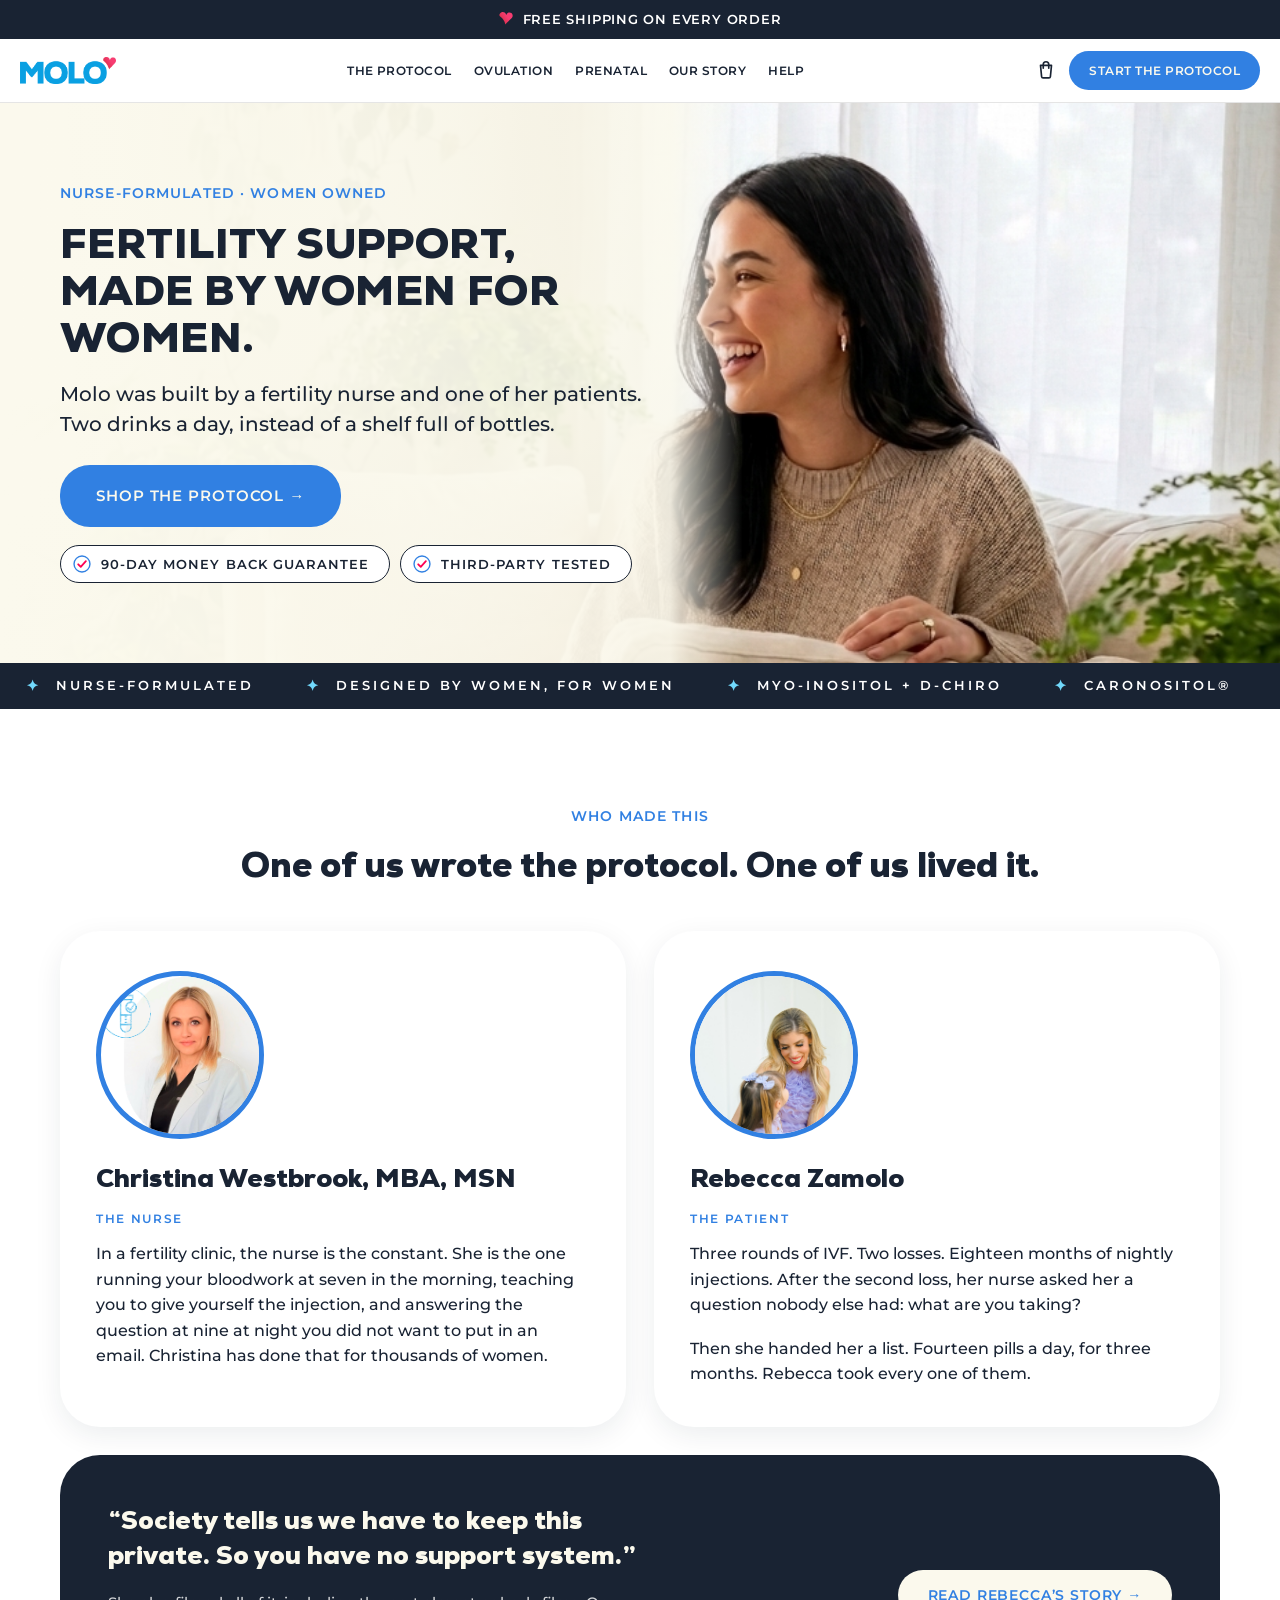
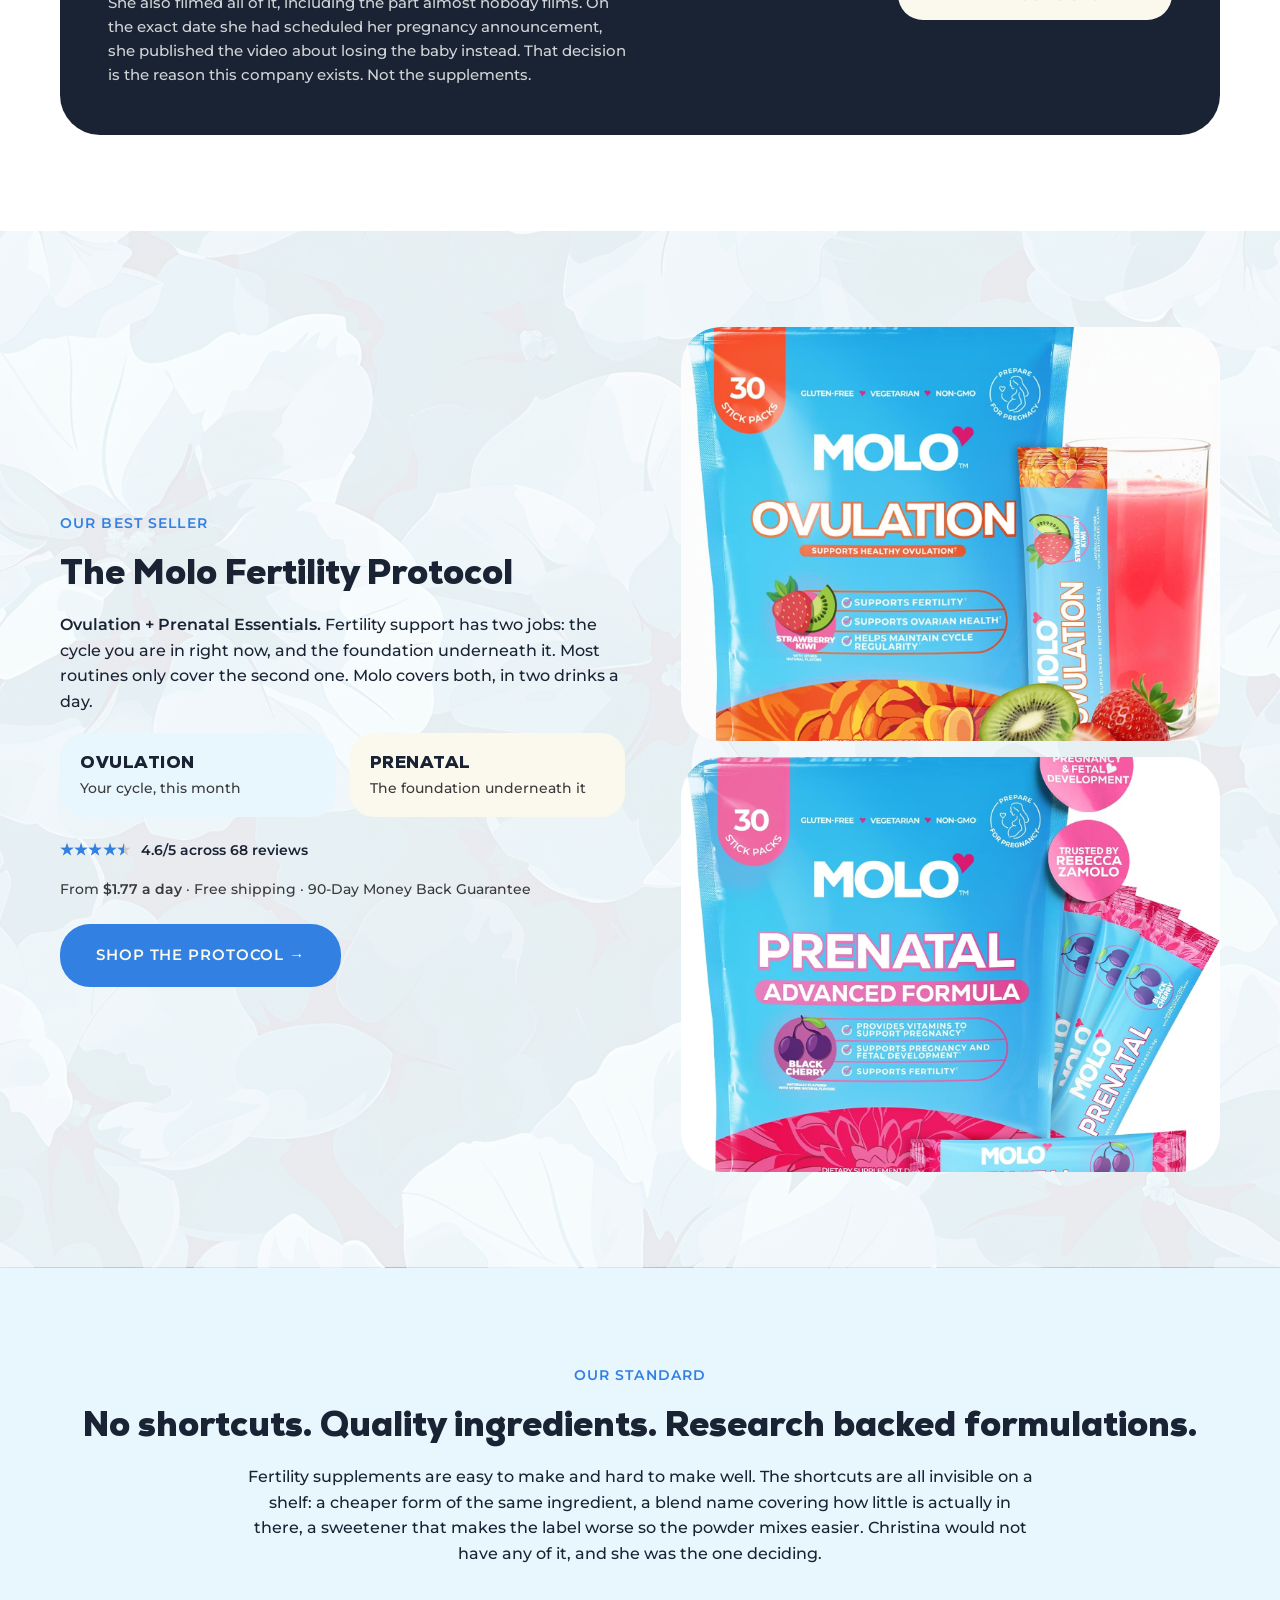
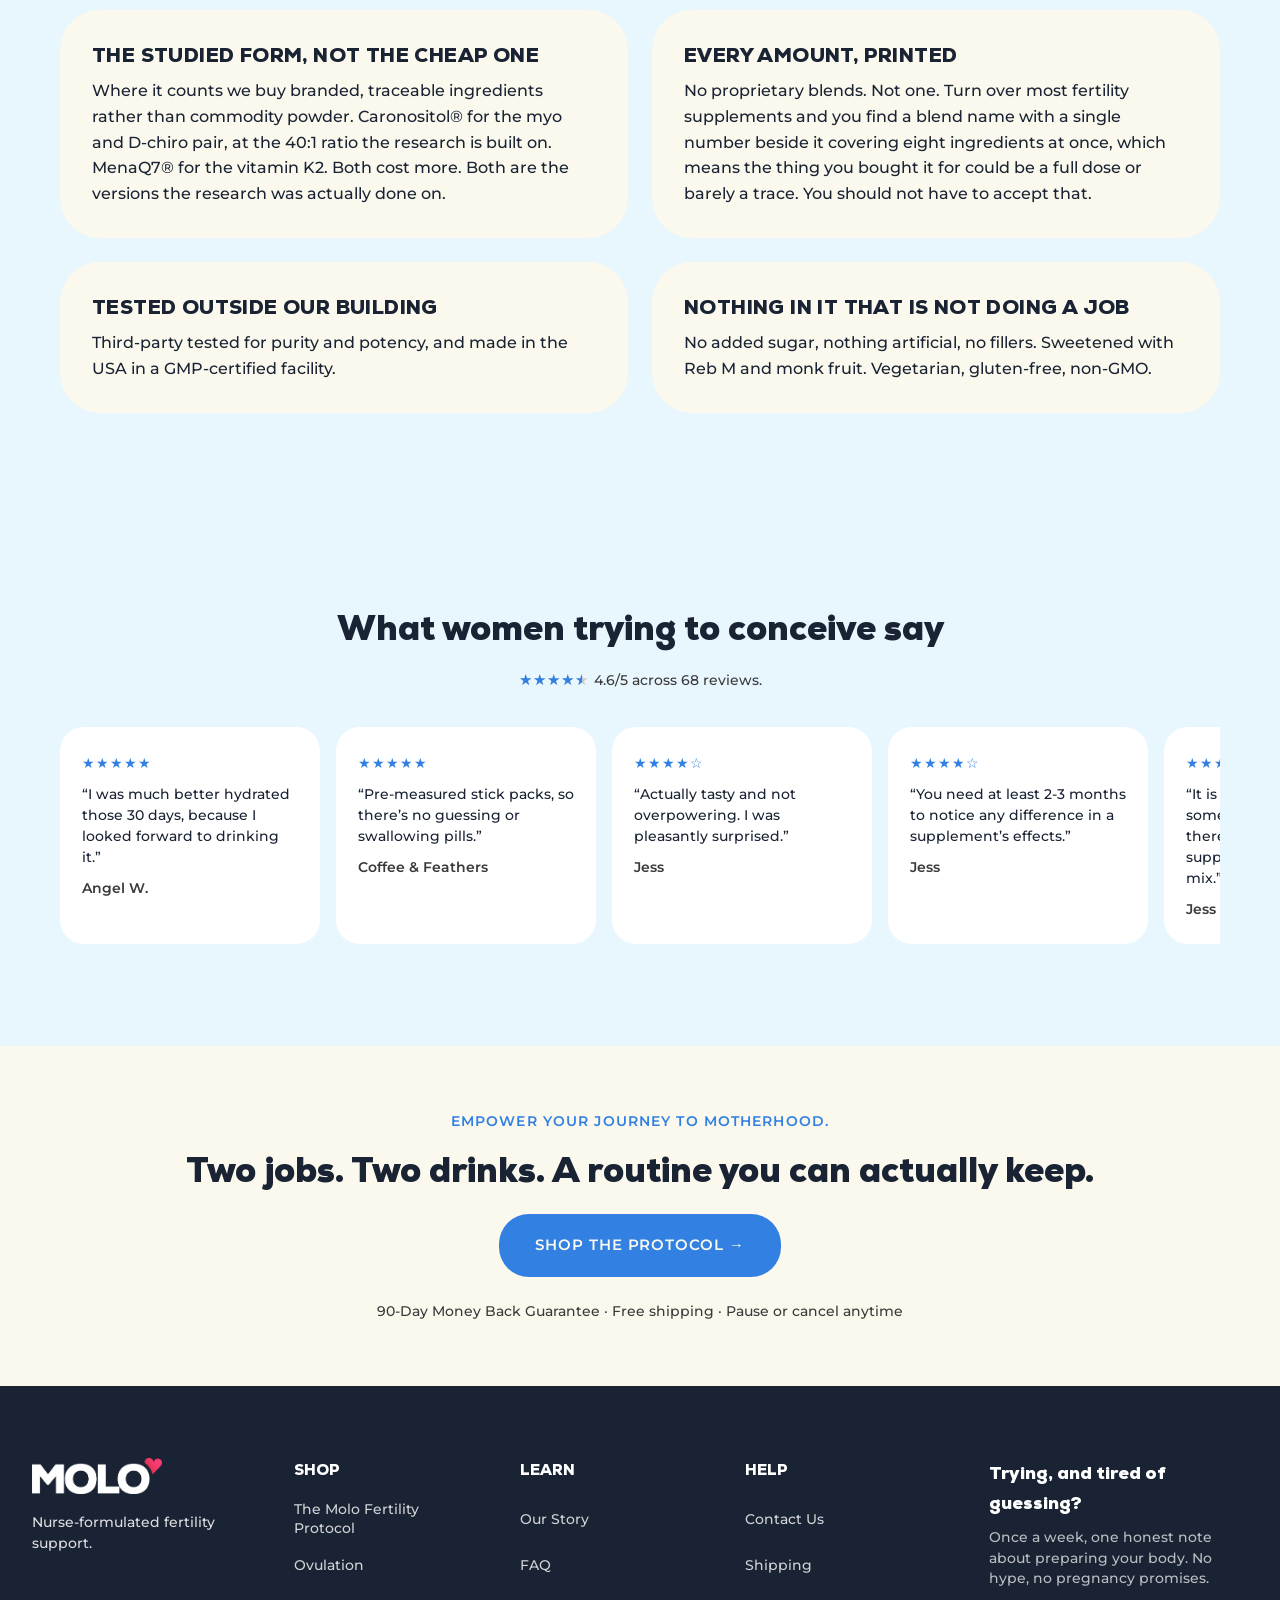
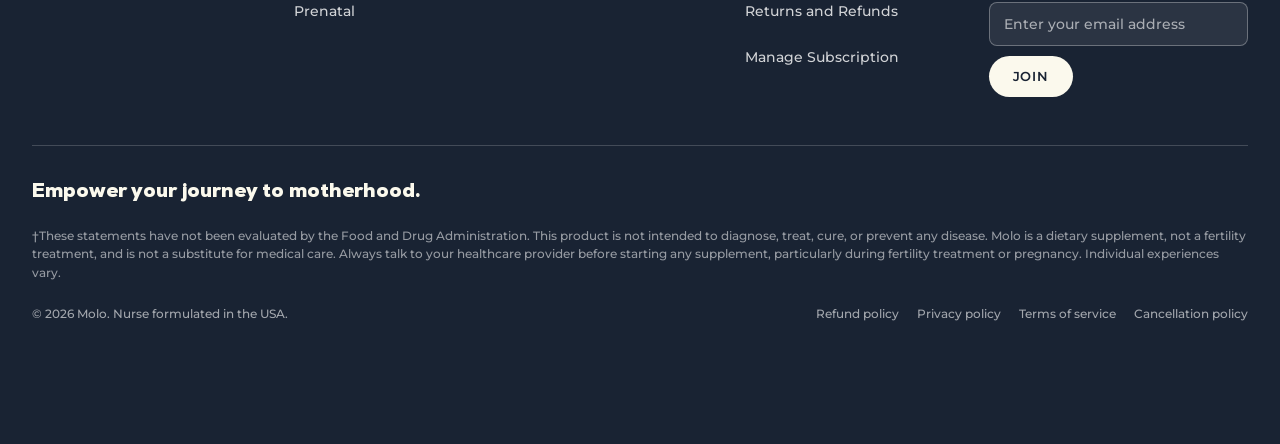
==== commit 7707687b: "Review-section copy, homepage hero framing, and mobile QA fixes Reviews (Protocol, Prenatal, home): " ====
--- a/index.html
+++ b/index.html
@@ -19,9 +19,20 @@
    copy has a readable ground without a box around it. */
 .hhero{position:relative;min-height:560px;display:flex;align-items:center;overflow:hidden;background:var(--molo-cream)}
 .hhero__img{position:absolute;inset:0}
-.hhero__img img{width:100%;height:100%;object-fit:cover;object-position:60% 40%}
+/* The source is portrait, so object-fit:cover scales to width and crops only
+   vertically. Her face sits 30% down the image; at 40% the band's top edge
+   overtakes it around 1850px wide and she is cropped off. 28% holds her at
+   34-43% down the band from 1280 all the way to 3440. */
+.hhero__img img{width:100%;height:100%;object-fit:cover;object-position:60% 28%}
+/* Stops track the copy column (fixed 600px, centred container) rather than the
+   viewport, so the wash stays dense behind the text and is fully clear before
+   60% where her face is, at every desktop width. */
 .hhero__scrim{position:absolute;inset:0;
-  background:linear-gradient(90deg,var(--molo-cream) 0%,rgba(251,249,237,.94) 34%,rgba(251,249,237,.62) 52%,rgba(251,249,237,0) 74%)}
+  background:linear-gradient(90deg,
+    var(--molo-cream) 0,
+    rgba(251,249,237,.97) calc(50% - 300px),
+    rgba(251,249,237,.90) calc(50% + 30px),
+    rgba(251,249,237,0) 58%)}
 .hhero__inner{position:relative;width:100%;padding-top:72px;padding-bottom:72px}
 .hhero__copy{max-width:600px}
 
@@ -48,8 +59,6 @@
 .merch__half p{margin:0;font-size:13.5px;color:var(--molo-gray-3a);max-width:none}
 
 .stdgrid{display:grid;grid-template-columns:repeat(2,minmax(0,1fr));gap:24px}
-.rev{background:#fff;border-radius:28px;padding:26px;box-shadow:0 8px 28px rgba(4,36,54,.08)}
-.rev p{font-size:15px;margin:12px 0 0}
 
 @media(max-width:960px){
   .hhero{min-height:0}
@@ -162,12 +171,10 @@
           <!-- 4.6/68 belongs to Molo Prenatal only. Never fused with Ovulation. -->
           <p class="small" style="font-weight:600;display:flex;align-items:center;gap:10px;flex-wrap:wrap">
             <span class="rating" role="img" aria-label="Rated 4.6 out of 5" style="--pct:90%">★★★★★</span>
-            4.6/5 across 68 reviews for Molo Prenatal
+            4.6/5 across 68 reviews
           </p>
           <p class="small" style="color:var(--molo-gray-3a)">From <b>$1.77 a day</b> · Free shipping · 90-Day Money Back Guarantee</p>
           <p style="margin-top:24px"><a class="btn btn-lg" href="protocol.html">Shop the Protocol →</a></p>
-          <p class="small" style="margin-top:14px;color:var(--molo-gray-3a)">Prefer one at a time?
-            <a class="linkbtn" href="ovulation.html">Ovulation alone →</a> &nbsp; <a class="linkbtn" href="prenatal.html">Prenatal alone →</a></p>
         </div>
 
         <div style="display:grid;gap:16px">
@@ -214,8 +221,8 @@
       <div class="center" style="margin-bottom:36px">
         <h2 class="h2 full">What women trying to conceive say</h2>
         <p class="small" style="color:var(--molo-gray-3a)">
-          Molo Prenatal: <span class="rating" role="img" aria-label="Rated 4.6 out of 5" style="--pct:90%">★★★★★</span>
-          4.6/5 across 68 reviews. Ovulation is new and reviews are still coming in.</p>
+          <span class="rating" role="img" aria-label="Rated 4.6 out of 5" style="--pct:90%">★★★★★</span>
+          4.6/5 across 68 reviews.</p>
       </div>
 
       <div class="hscroll">
@@ -229,7 +236,6 @@
         <div class="rev"><span class="stars">★★★★★</span><p>“I love that it comes in pre-measured stick packs, so there is no guessing or swallowing pills.”</p><p class="byline">Emily</p></div>
         <div class="rev"><span class="stars">★★★★★</span><p>“Love the flavor.”</p><p class="byline">Verified Buyer</p></div>
       </div>
-      <p class="legal center" style="margin-top:22px">Individual experiences vary.</p>
     </div>
   </section>
 
--- a/assets/site.css
+++ b/assets/site.css
@@ -431,8 +431,9 @@
 .ftr__tag{margin:18px 0 0;font-size:14px;line-height:1.5;color:rgba(255,255,255,.85);max-width:26ch;font-weight:500}
 .ftr__h{font-family:var(--molo-font-display);font-weight:400;font-size:15px;text-transform:uppercase;
   margin:0 0 14px;color:#fff}
-.ftr__links{display:grid;gap:10px}
-.ftr__links a{font-size:14px;font-weight:500;color:rgba(255,255,255,.8);text-decoration:none;max-width:none}
+.ftr__links{display:grid;gap:2px}
+.ftr__links a{font-size:14px;font-weight:500;color:rgba(255,255,255,.8);text-decoration:none;
+  max-width:none;display:inline-flex;align-items:center;min-height:44px}
 .ftr__links a:hover{color:#fff;text-decoration:underline}
 .ftr__mailhead{font-family:var(--molo-font-display);font-weight:400;font-size:18px;margin:0 0 10px;color:#fff}
 .ftr__mailsub{font-size:13.5px;line-height:1.5;color:rgba(255,255,255,.7);margin:0 0 14px;font-weight:500;max-width:none}
@@ -448,7 +449,7 @@
 .ftr__rule{max-width:1240px;margin:48px auto 0;padding-top:28px;border-top:1px solid rgba(255,255,255,.18)}
 .ftr__brandline{font-family:var(--molo-font-display);font-weight:400;font-size:20px;
   color:var(--molo-cream);margin:0 0 20px;max-width:none}
-.ftr__legal{font-size:11px;line-height:1.55;color:rgba(255,255,255,.5);margin:0;max-width:none}
+.ftr__legal{font-size:11.5px;line-height:1.6;color:rgba(255,255,255,.55);margin:0;max-width:none}
 .ftr__base{max-width:1240px;margin:22px auto 0;display:flex;justify-content:space-between;gap:20px;flex-wrap:wrap}
 .ftr__base p{font-size:12px;color:rgba(255,255,255,.6);margin:0;font-weight:500;max-width:none}
 .ftr__base p:last-child{display:flex;gap:18px;flex-wrap:wrap}
@@ -627,7 +628,7 @@
   .sticky__cta b{font-size:12.5px;letter-spacing:.07em}
   .sticky__cta small{font-size:10.5px}
 
-  .announce{font-size:10.5px;padding:9px 12px;line-height:1.35}
+  .announce{font-size:11.5px;padding:9px 12px;line-height:1.35}
   .hdr{padding:8px 16px;min-height:58px}
   .hdr__logo img{width:92px}
   /* 44px minimum on every control. The logo and cart were 25px and 22px,
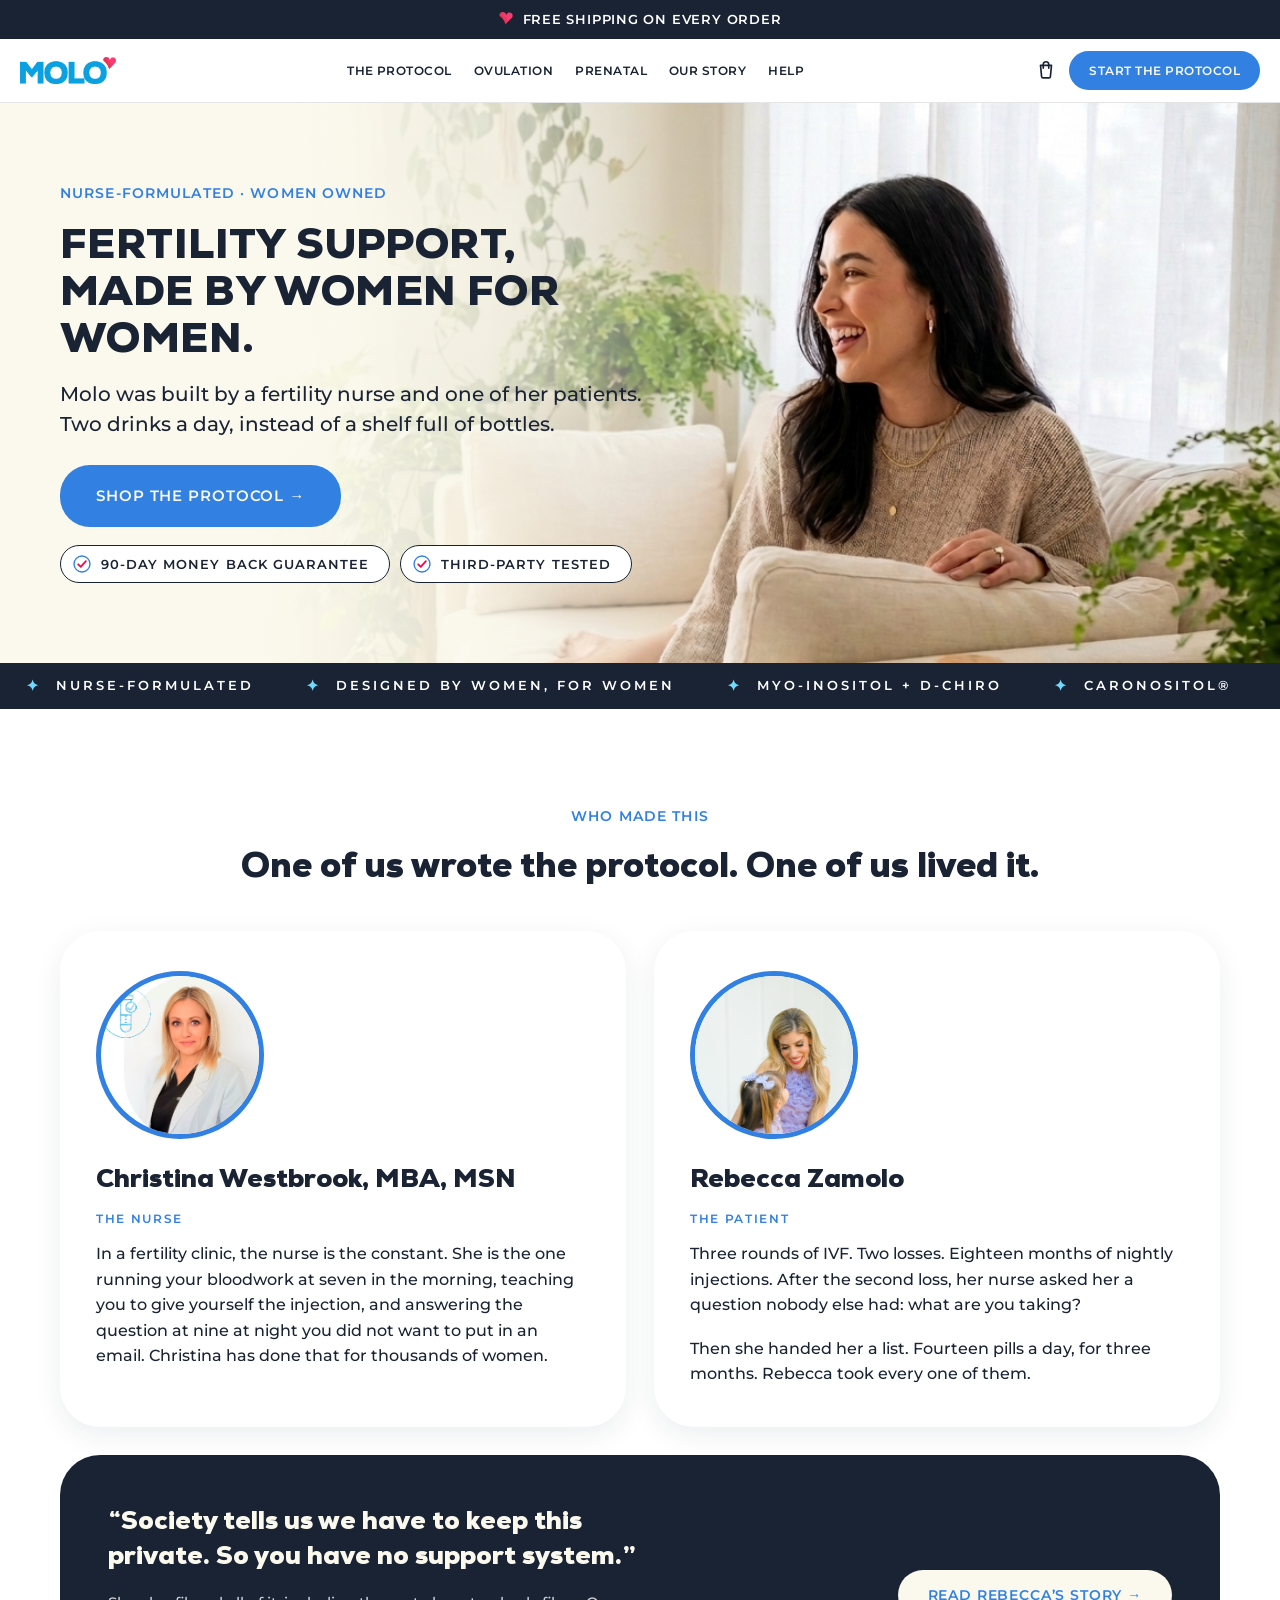
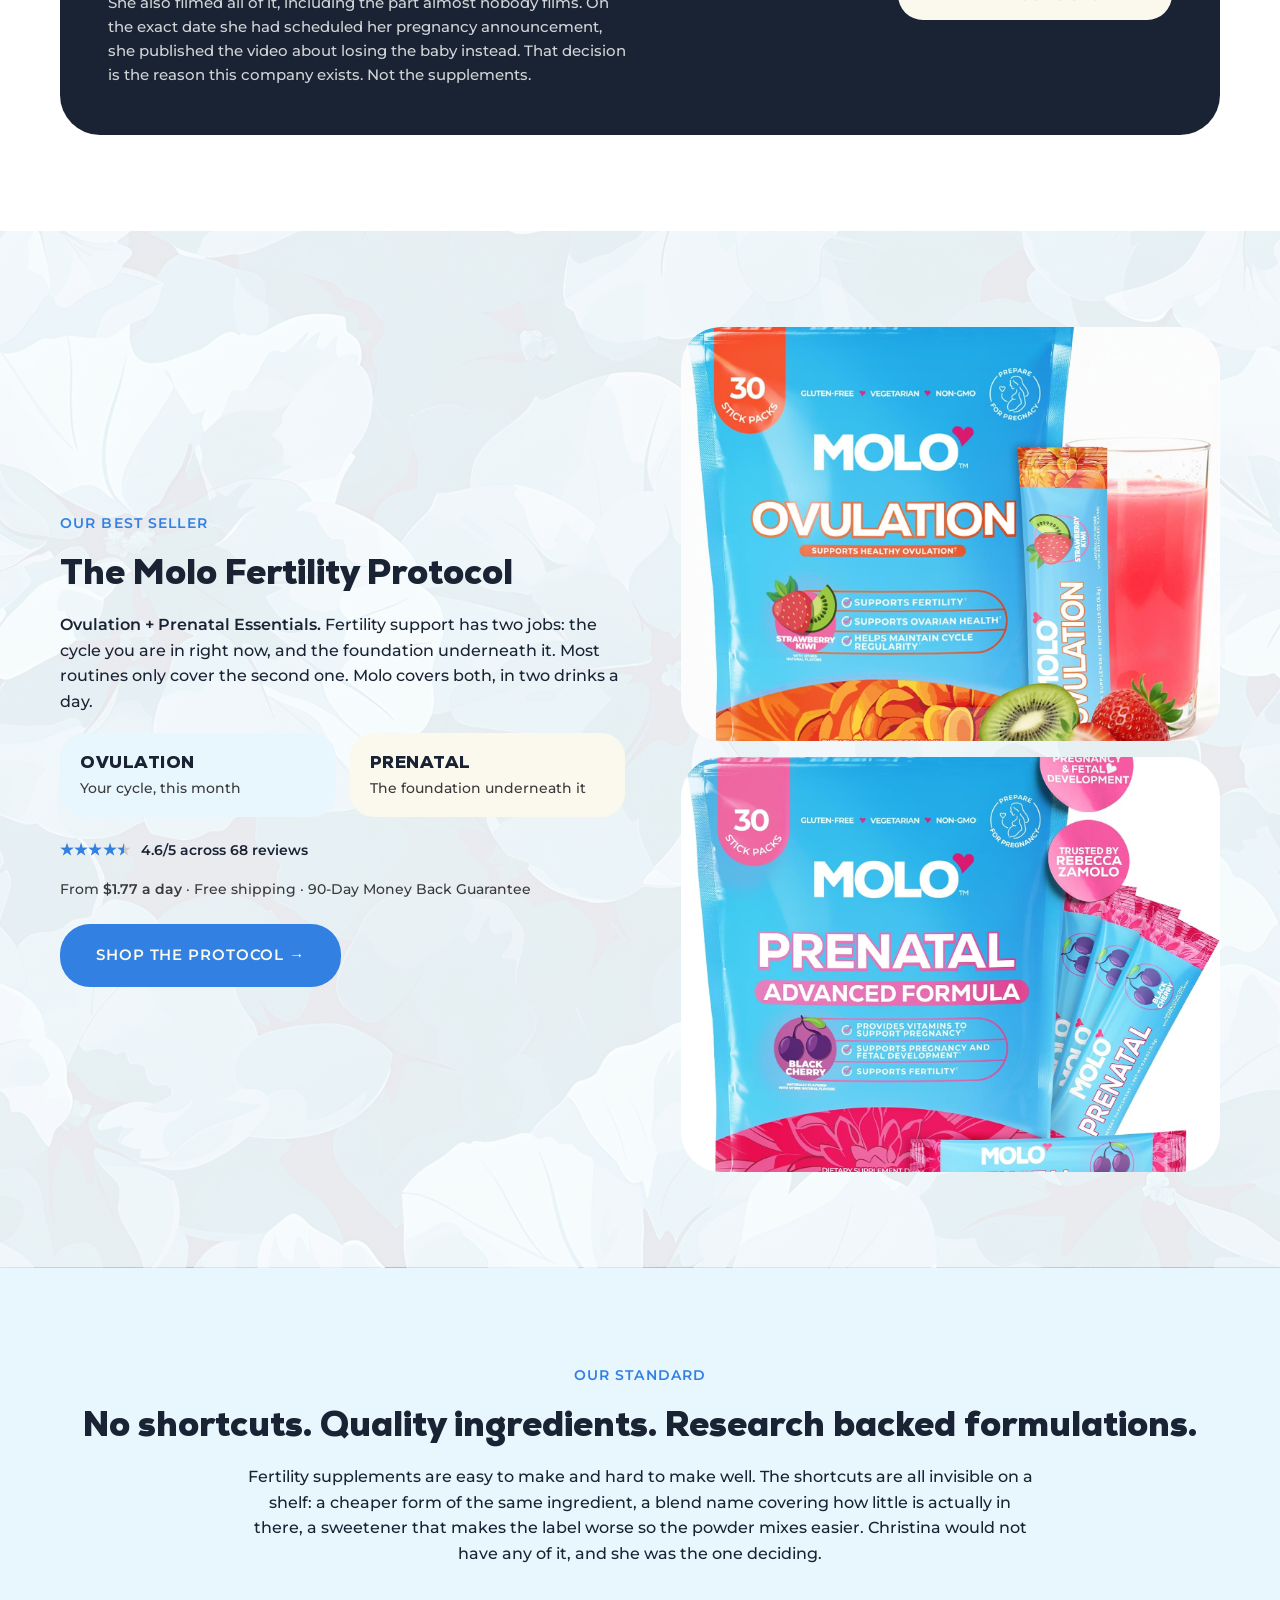
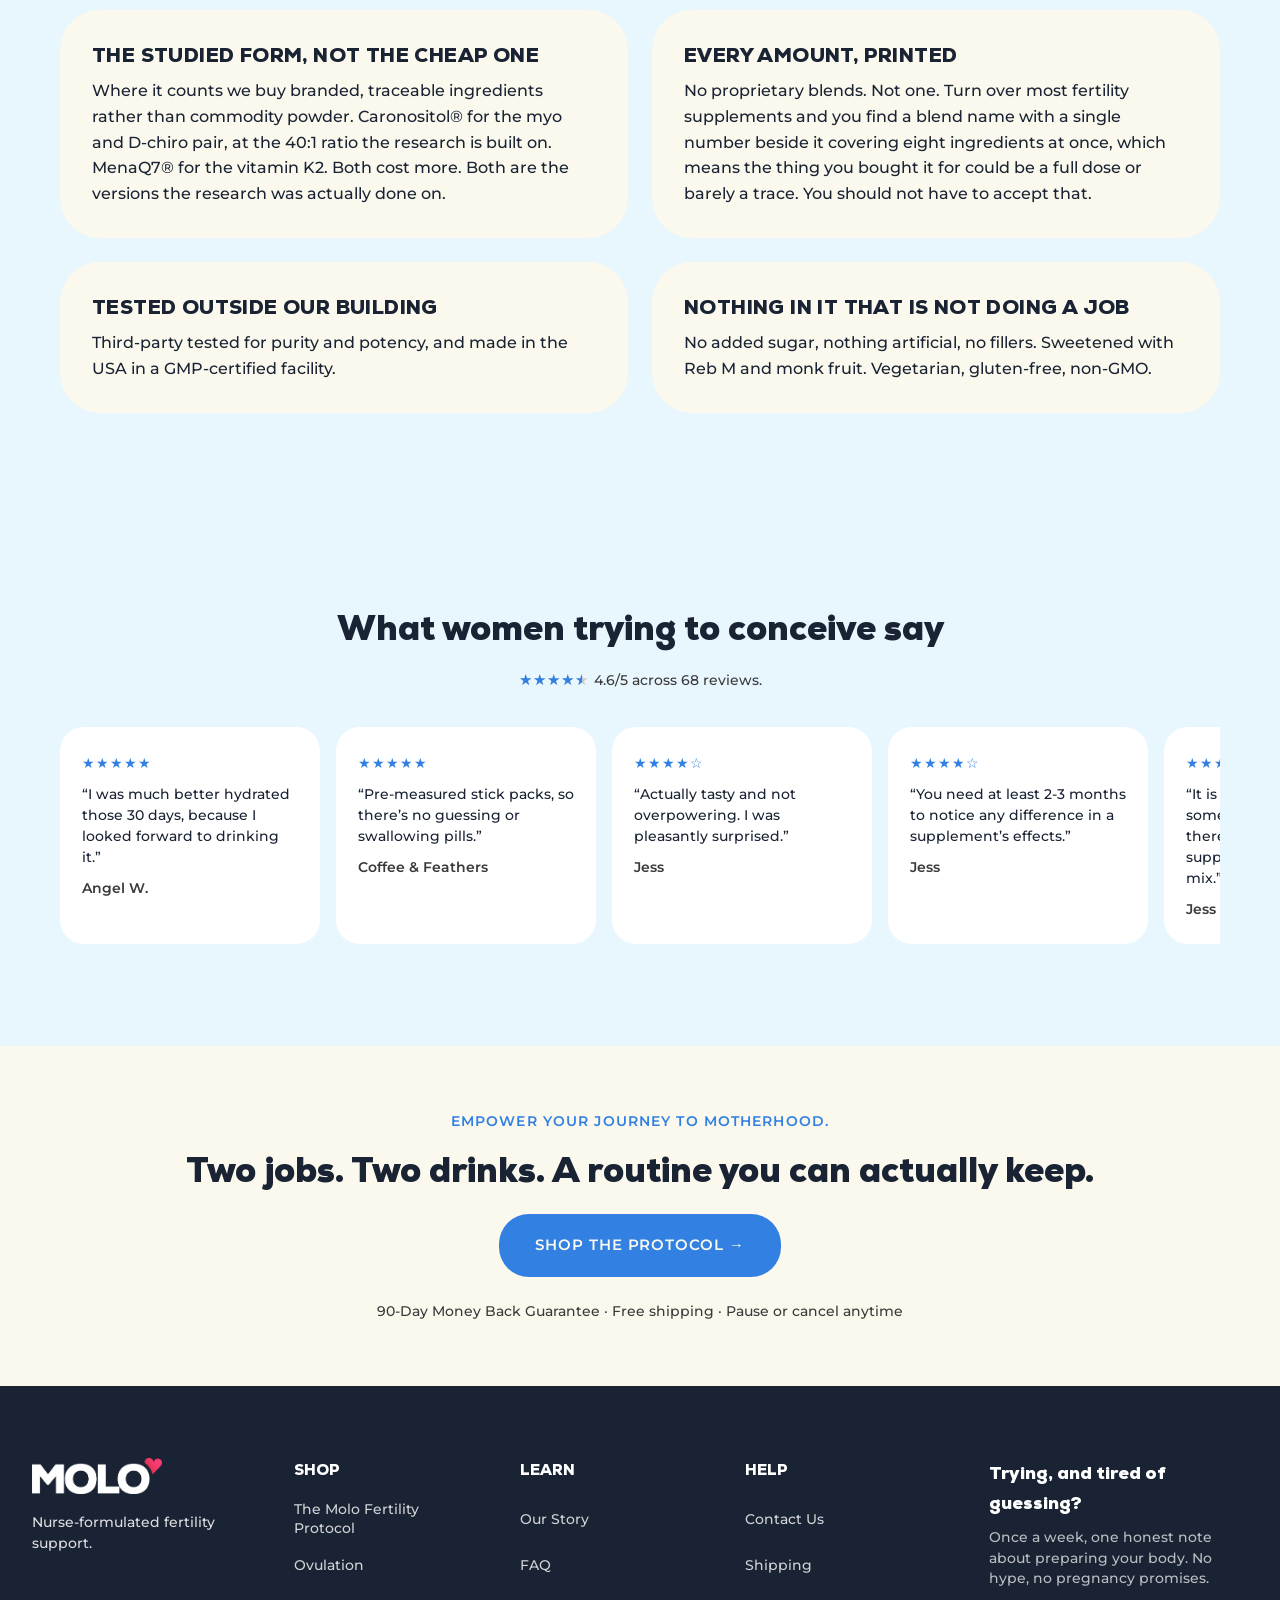
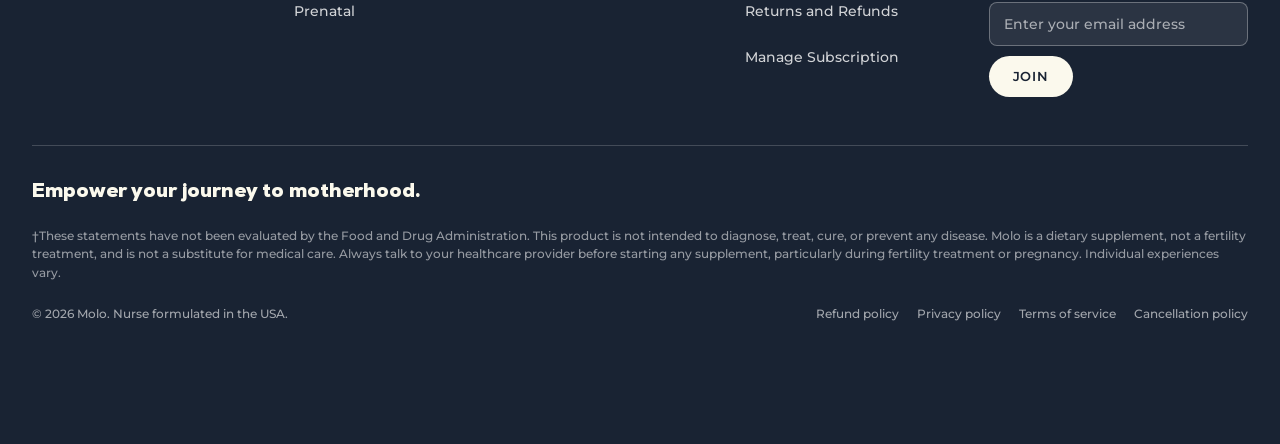
==== commit 6b59d1fe: "Move her right in the hero, soften the wash, drop the testimonial disclaimer 'Individual experiences" ====
--- a/index.html
+++ b/index.html
@@ -18,7 +18,14 @@
 /* Full-bleed hero: the photo sits behind a left-to-right cream scrim so the
    copy has a readable ground without a box around it. */
 .hhero{position:relative;min-height:560px;display:flex;align-items:center;overflow:hidden;background:var(--molo-cream)}
-.hhero__img{position:absolute;inset:0}
+/* A portrait source under object-fit:cover has no horizontal freedom in a wide
+   box, so object-position cannot move her sideways. Insetting the image box
+   from the left does: at left:20% her face lands at 68% of the viewport rather
+   than 60%. The mask dissolves the box's left edge into the cream so there is
+   no seam, which also means the scrim over her can be much lighter. */
+.hhero__img{position:absolute;top:0;right:0;bottom:0;left:20%;
+  -webkit-mask-image:linear-gradient(90deg,transparent 0,#000 30%);
+          mask-image:linear-gradient(90deg,transparent 0,#000 30%)}
 /* The source is portrait, so object-fit:cover scales to width and crops only
    vertically. Her face sits 30% down the image; at 40% the band's top edge
    overtakes it around 1850px wide and she is cropped off. 28% holds her at
@@ -29,12 +36,21 @@
    60% where her face is, at every desktop width. */
 .hhero__scrim{position:absolute;inset:0;
   background:linear-gradient(90deg,
-    var(--molo-cream) 0,
-    rgba(251,249,237,.97) calc(50% - 300px),
-    rgba(251,249,237,.90) calc(50% + 30px),
-    rgba(251,249,237,0) 58%)}
+    rgba(251,249,237,.92) 0,
+    rgba(251,249,237,.80) 38%,
+    rgba(251,249,237,.32) 54%,
+    rgba(251,249,237,0) 64%)}
 .hhero__inner{position:relative;width:100%;padding-top:72px;padding-bottom:72px}
 .hhero__copy{max-width:600px}
+@media(max-width:1200px){.hhero__copy{max-width:520px}}
+/* Below ~830 the copy column would run into her, so the hero drops the
+   side-by-side treatment and washes vertically instead. */
+@media(max-width:900px){
+  .hhero{min-height:0}
+  .hhero__img{left:0;-webkit-mask-image:none;mask-image:none}
+  .hhero__img img{object-position:65% 32%}
+  .hhero__scrim{background:linear-gradient(180deg,rgba(251,249,237,.30) 0%,rgba(251,249,237,.90) 54%,var(--molo-cream) 80%)}
+}
 
 /* Founders: two equal cards, 168px circular portraits with a 5px blue ring. */
 .founders{display:grid;grid-template-columns:minmax(0,1fr) minmax(0,1fr);gap:28px}
@@ -61,9 +77,6 @@
 .stdgrid{display:grid;grid-template-columns:repeat(2,minmax(0,1fr));gap:24px}
 
 @media(max-width:960px){
-  .hhero{min-height:0}
-  .hhero__img img{object-position:65% 35%}
-  .hhero__scrim{background:linear-gradient(180deg,rgba(251,249,237,.35) 0%,rgba(251,249,237,.92) 52%,var(--molo-cream) 78%)}
   .founders,.merch,.stdgrid{grid-template-columns:minmax(0,1fr);gap:22px}
   .quoteband{grid-template-columns:minmax(0,1fr);padding:32px;gap:22px}
   .quoteband p{font-size:21px}
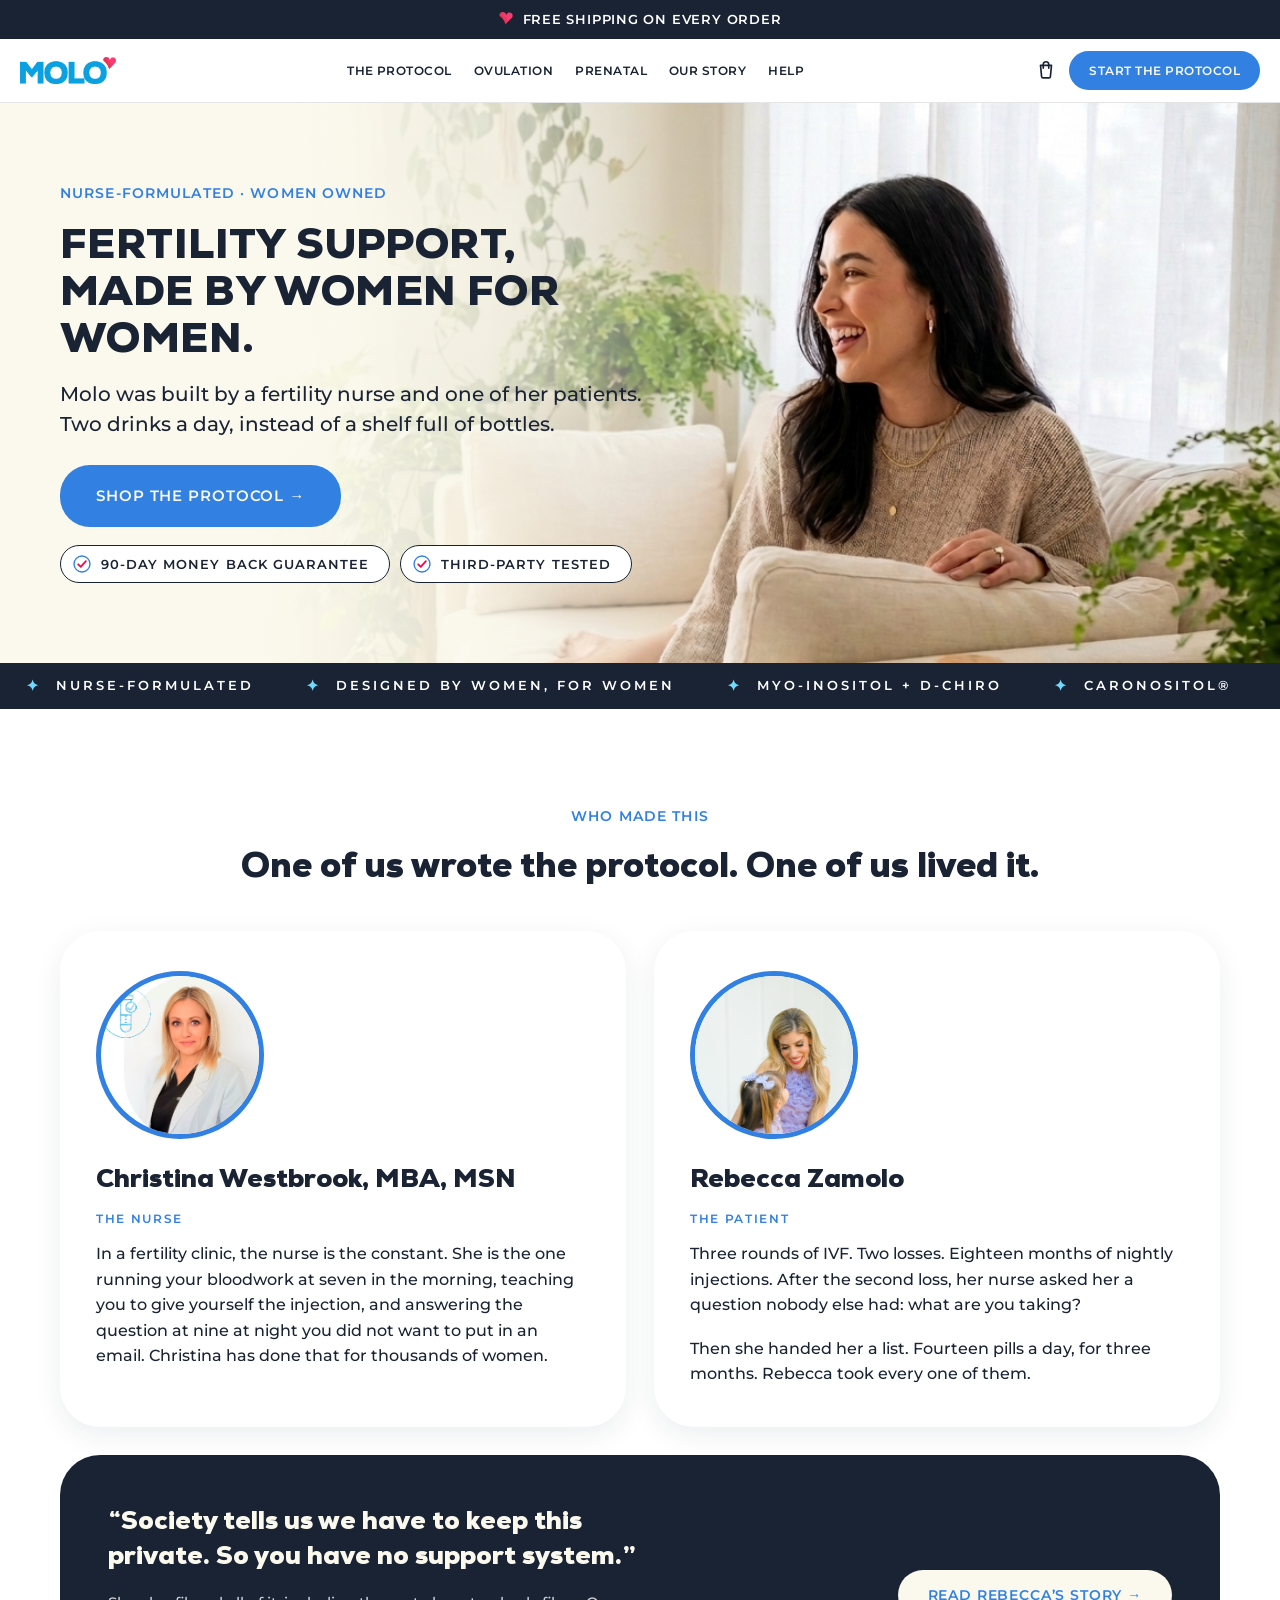
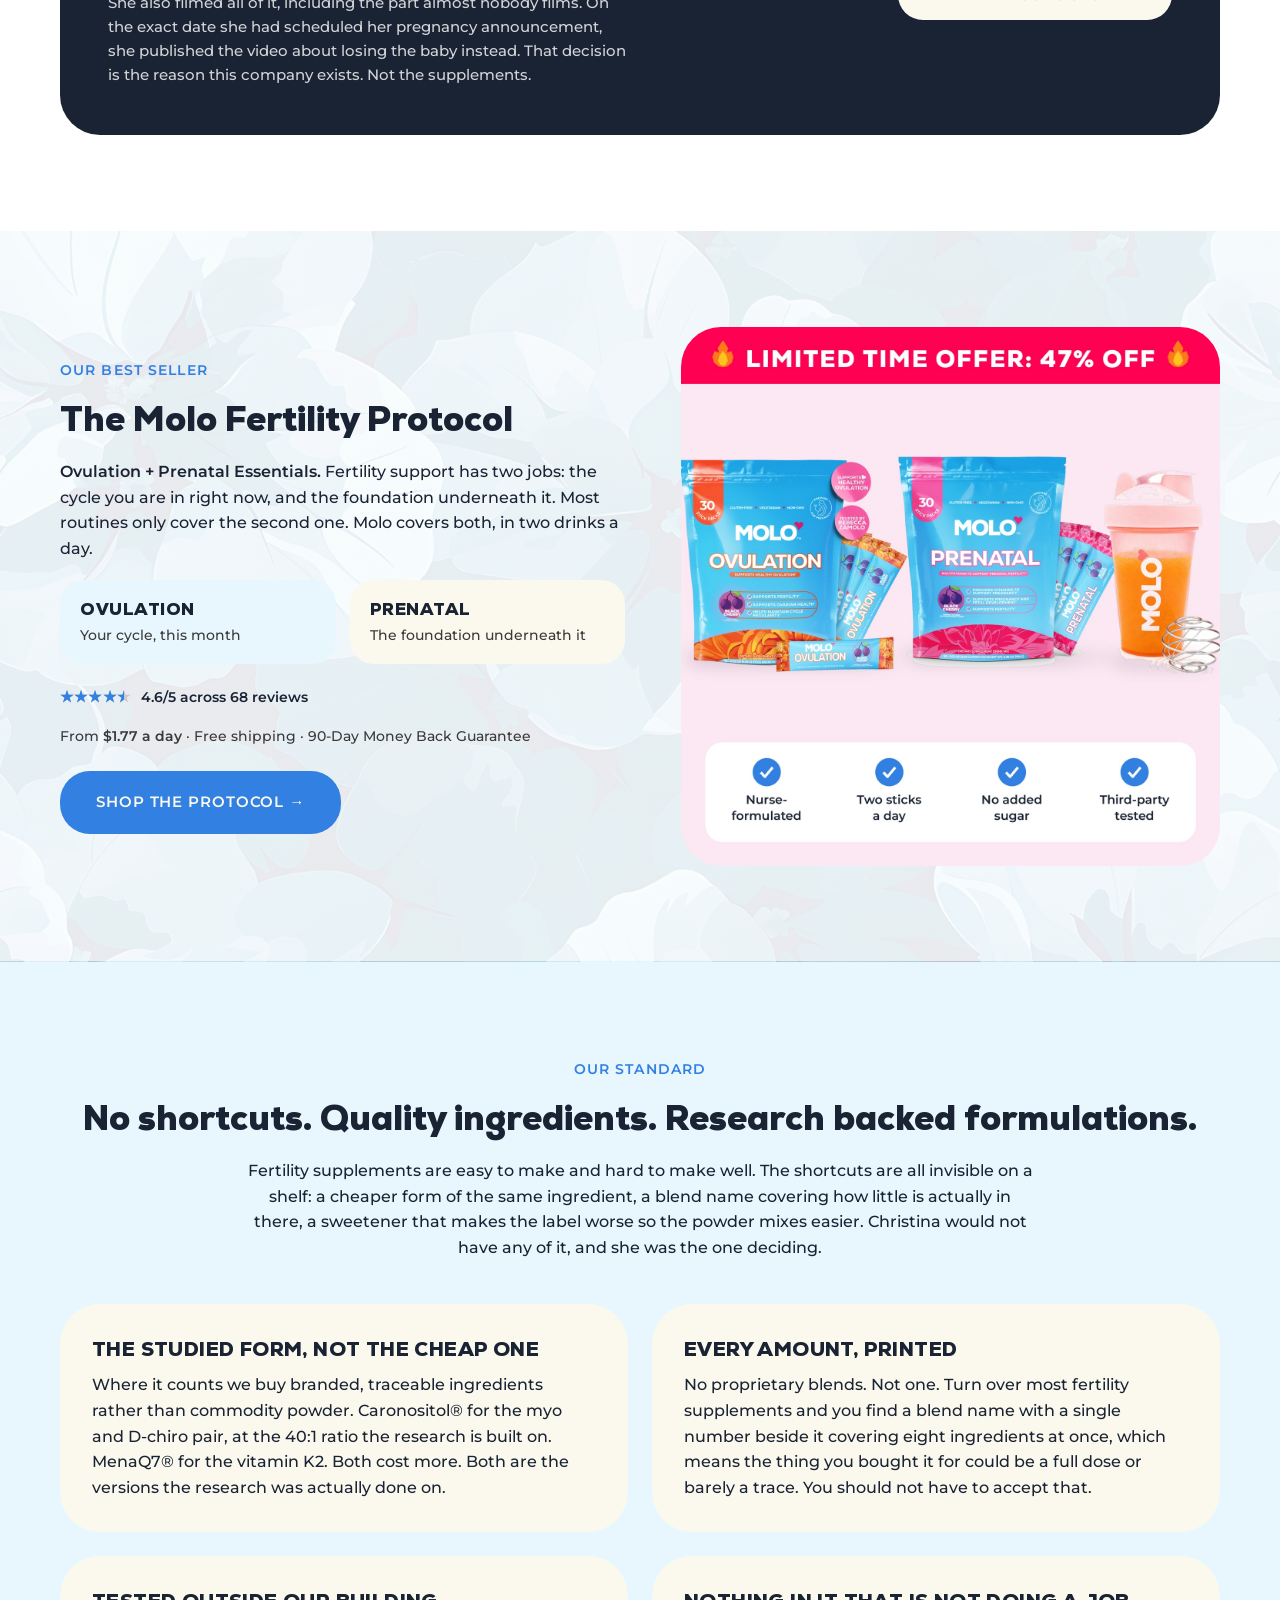
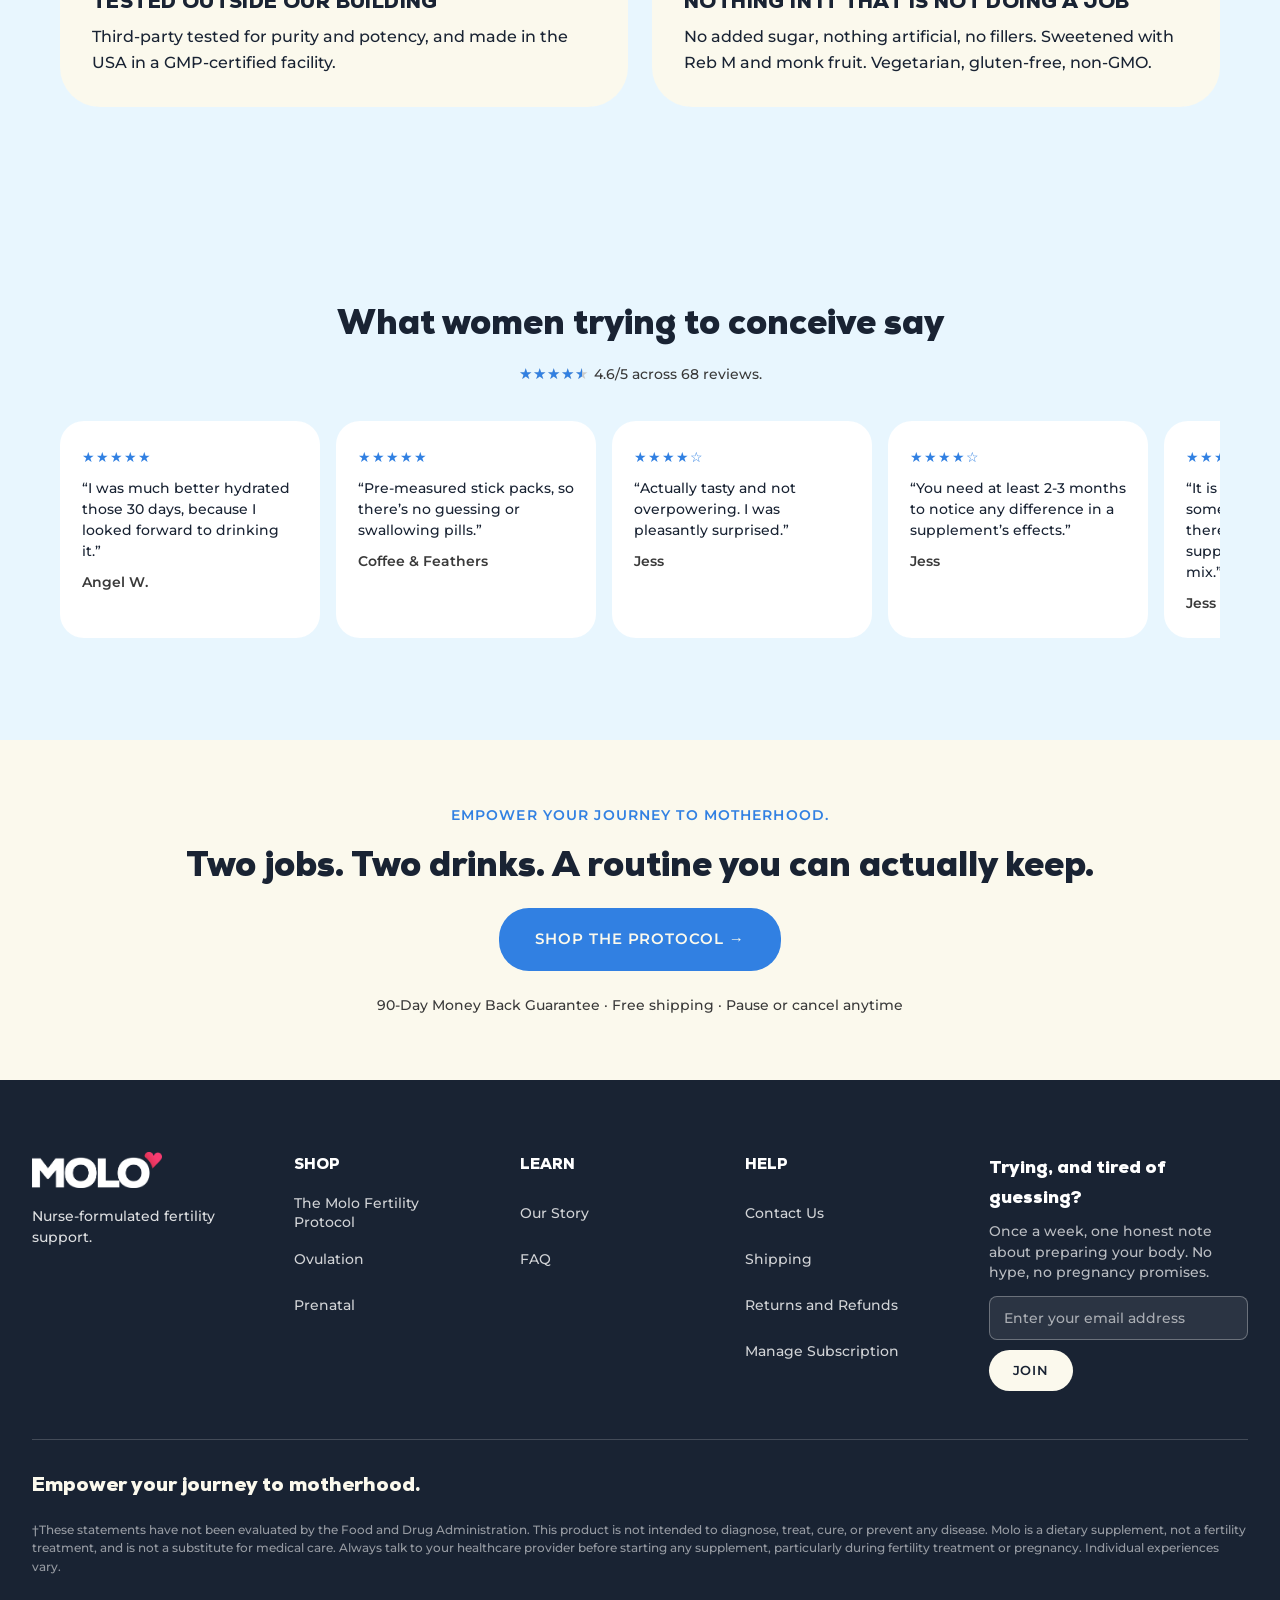
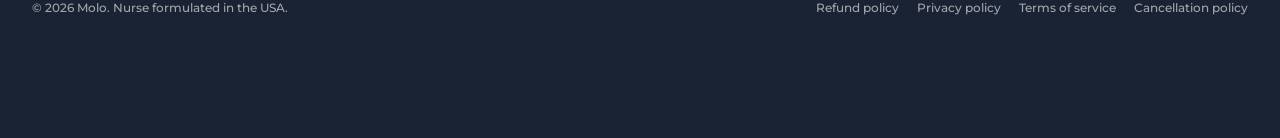
==== commit c57ba442: "Route 90-day CTAs to the Protocol PDP, add the new offer image Ovulation and Prenatal's 'Start my 90" ====
--- a/index.html
+++ b/index.html
@@ -46,10 +46,12 @@
 /* Below ~830 the copy column would run into her, so the hero drops the
    side-by-side treatment and washes vertically instead. */
 @media(max-width:900px){
-  .hhero{min-height:0}
-  .hhero__img{left:0;-webkit-mask-image:none;mask-image:none}
+  .hhero{display:block;min-height:0}
+  .hhero__img{position:relative;height:380px;left:0;
+    -webkit-mask-image:none;mask-image:none}
   .hhero__img img{object-position:65% 32%}
-  .hhero__scrim{background:linear-gradient(180deg,rgba(251,249,237,.30) 0%,rgba(251,249,237,.90) 54%,var(--molo-cream) 80%)}
+  .hhero__scrim{display:none}
+  .hhero__inner{padding:30px 0 10px}
 }
 
 /* Founders: two equal cards, 168px circular portraits with a 5px blue ring. */
@@ -85,9 +87,7 @@
   /* Above the fold on a phone must carry H1 + CTA. The photo becomes a banner
      above the copy rather than a scrim behind it, which at 375 just muddies
      both. */
-  .hhero{display:block}
-  .hhero__img{position:relative;height:300px}
-  .hhero__scrim{display:none}
+  .hhero__img{height:300px}
   .hhero__inner{padding:28px 0 8px}
   .founder{padding:26px 22px;border-radius:28px}
   .founder__pic{width:120px;height:120px;border-width:4px;margin-bottom:16px}
@@ -190,10 +190,8 @@
           <p style="margin-top:24px"><a class="btn btn-lg" href="protocol.html">Shop the Protocol →</a></p>
         </div>
 
-        <div style="display:grid;gap:16px">
-          <div class="imgframe" style="aspect-ratio:1.3"><img src="assets/lp/OFFER-1-ovulation-pack.jpg" alt="Molo Ovulation, 30 stick packs"></div>
-          <div class="imgframe" style="aspect-ratio:1.3"><img src="assets/lp/OFFER-6-prenatal-pack.jpg" alt="Molo Prenatal, 30 stick packs"></div>
-        </div>
+        <div class="imgframe" style="aspect-ratio:1"><img src="assets/lp/HERO-BUYBOX-blush.jpg"
+          alt="Molo Ovulation and Prenatal with the free shaker. Nurse-formulated, two sticks a day, no added sugar, third-party tested." loading="lazy" width="1400" height="1400"></div>
       </div>
     </div>
   </section>
--- a/assets/site.css
+++ b/assets/site.css
@@ -38,6 +38,11 @@
 
 /* ---------- layout ------------------------------------------------------- */
 .wrap{max-width:1240px;margin:0 auto;padding:0 40px}
+/* In-page jumps (the Protocol closer and sticky target #buy) must clear the
+   sticky header rather than tucking the target underneath it. */
+html{scroll-behavior:smooth}
+[id]{scroll-margin-top:110px}
+@media(prefers-reduced-motion:reduce){html{scroll-behavior:auto}}
 .wrap-narrow{max-width:880px;margin:0 auto;padding:0 40px}
 .sec{padding:96px 0}
 .sec-sm{padding:64px 0}
@@ -63,6 +68,7 @@
 .grid2{display:grid;grid-template-columns:minmax(0,1fr) minmax(0,1fr);gap:64px;align-items:center}
 .grid2.top{align-items:start}
 .grid3{display:grid;grid-template-columns:repeat(3,minmax(0,1fr));gap:24px}
+h1,h2,h3,h4,.h1,.h2,.h3,.h4{overflow-wrap:break-word}
 .grid4{display:grid;grid-template-columns:repeat(4,minmax(0,1fr));gap:24px}
 
 /* ---------- type --------------------------------------------------------- */
@@ -520,6 +526,8 @@
    generous; this is not the phone layout.
    ========================================================================== */
 @media(max-width:960px){
+  .grid3{grid-template-columns:repeat(2,minmax(0,1fr))}
+  .revgrid--5{grid-template-columns:repeat(auto-fit,minmax(200px,1fr))}
   .sec{padding:64px 0}.sec-sm{padding:48px 0}
   .grid2,.pdp,.cartgrid{grid-template-columns:minmax(0,1fr)!important;gap:36px!important}
   .grid4{grid-template-columns:repeat(2,minmax(0,1fr))}
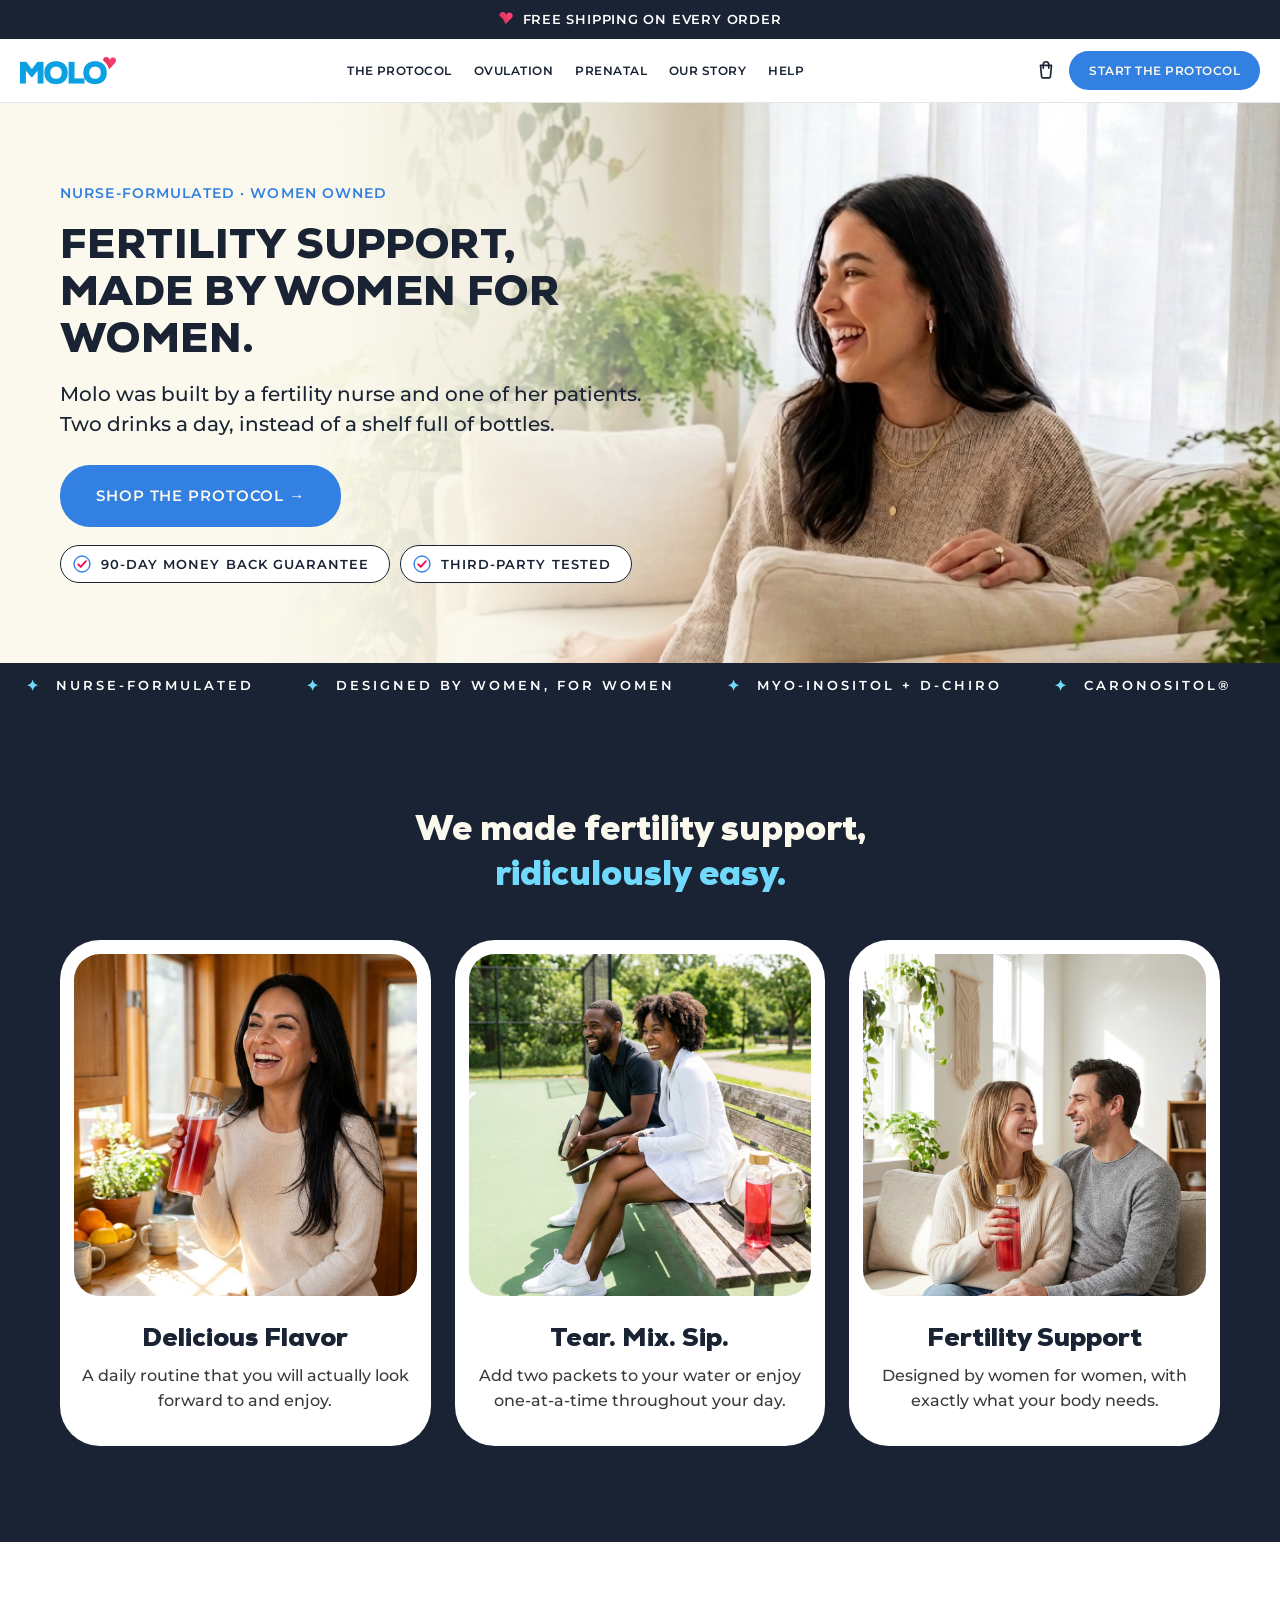
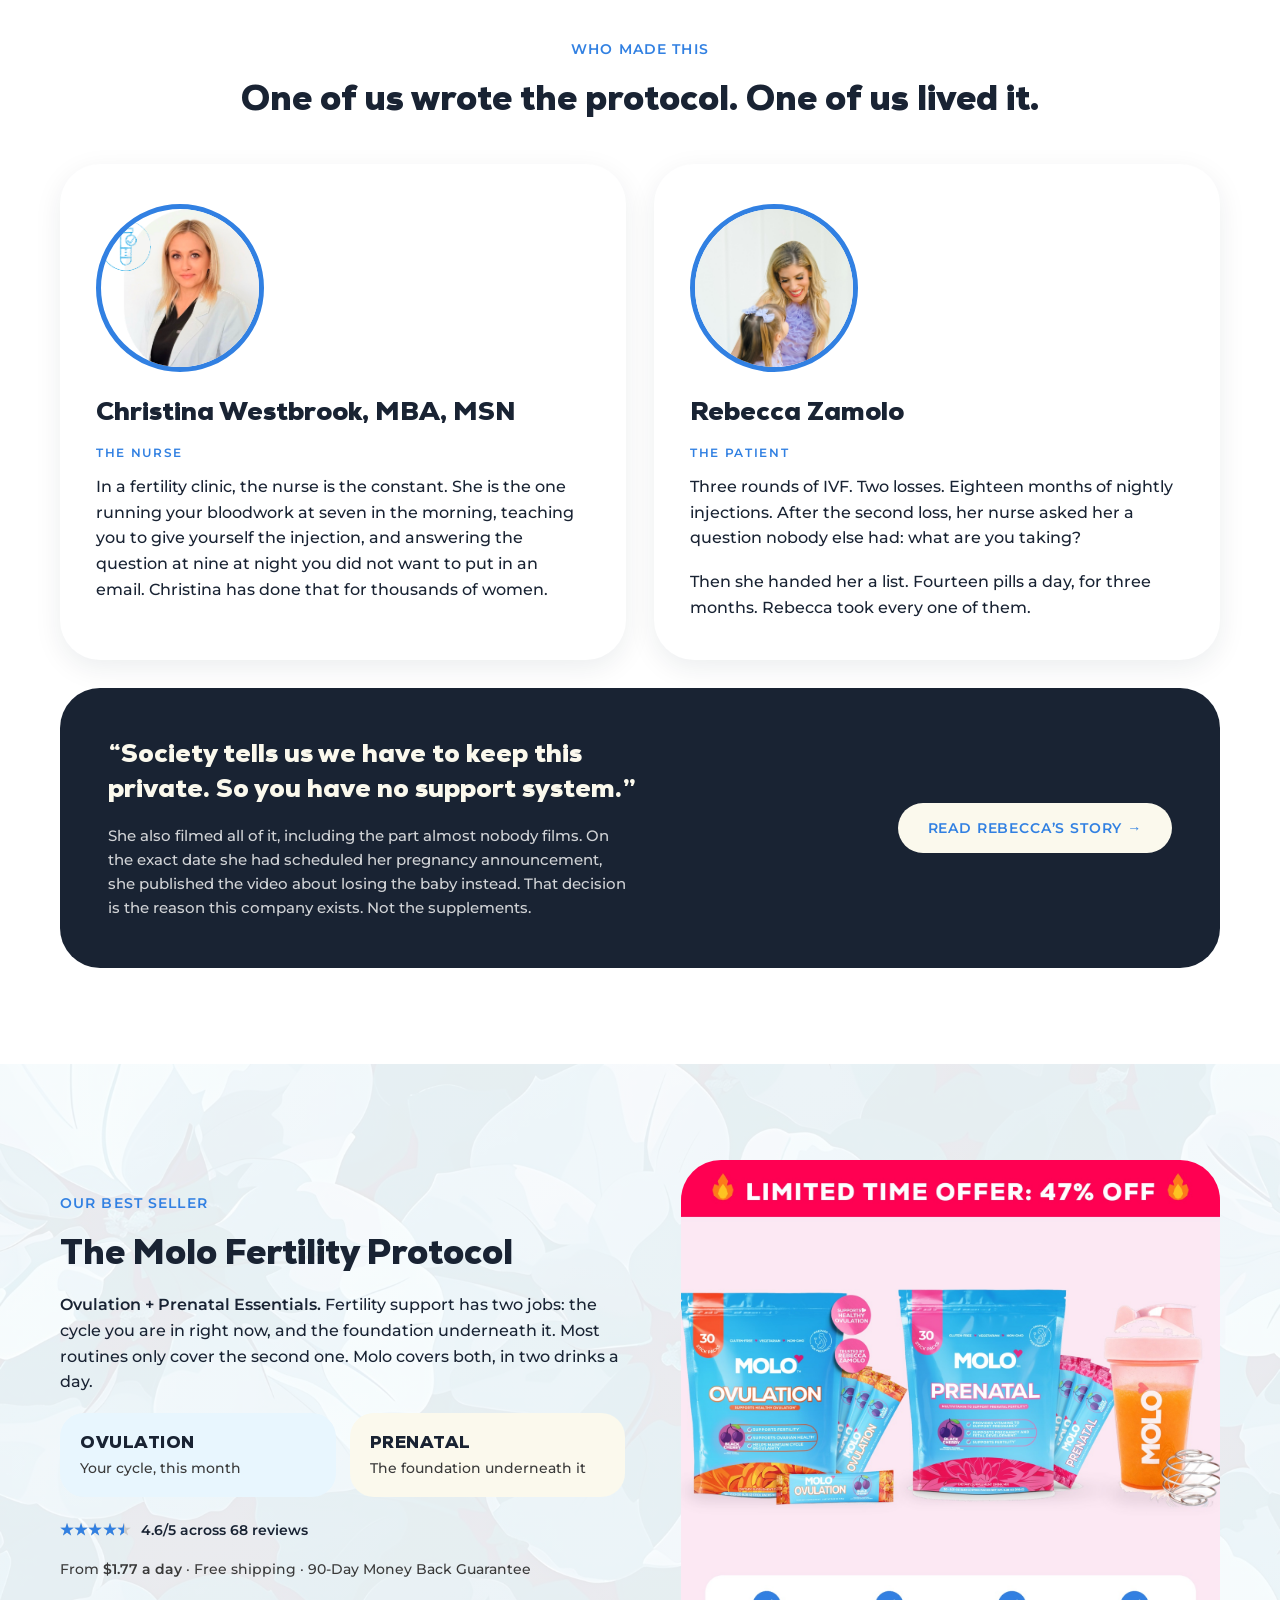
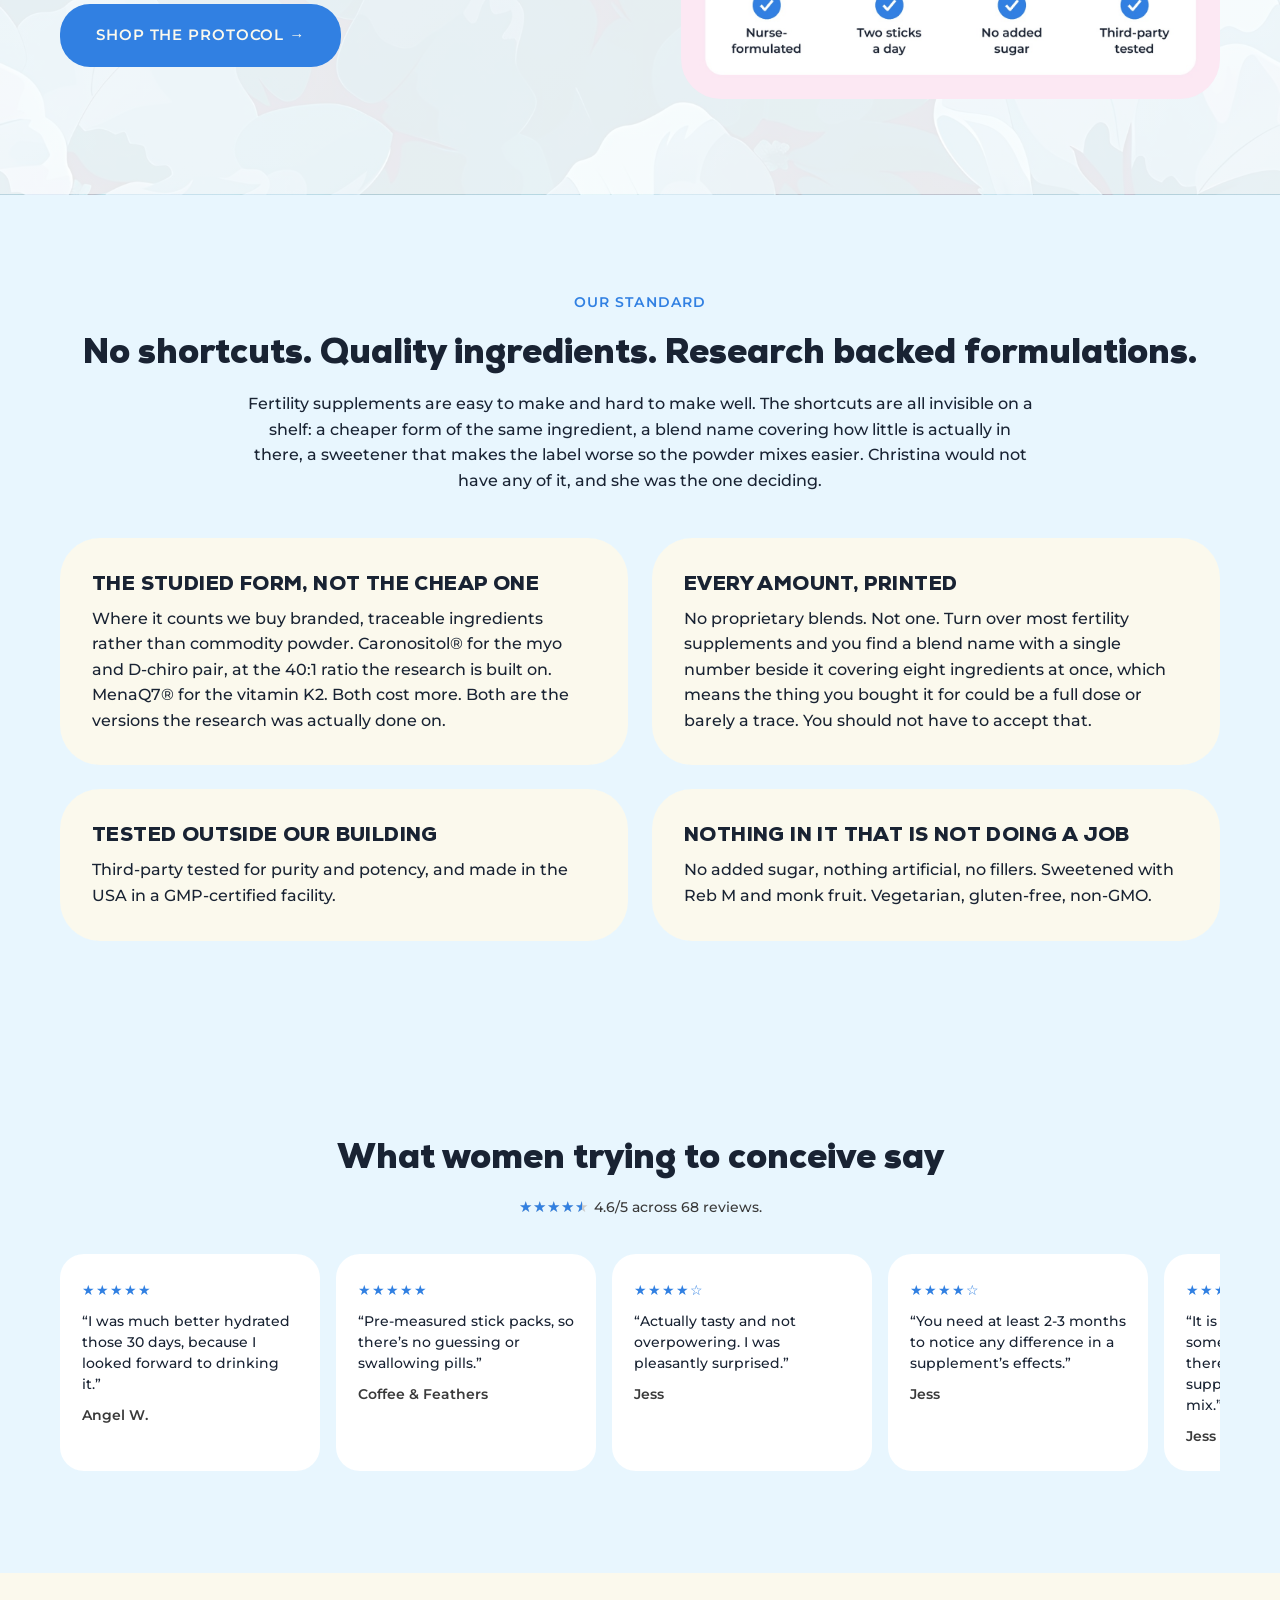
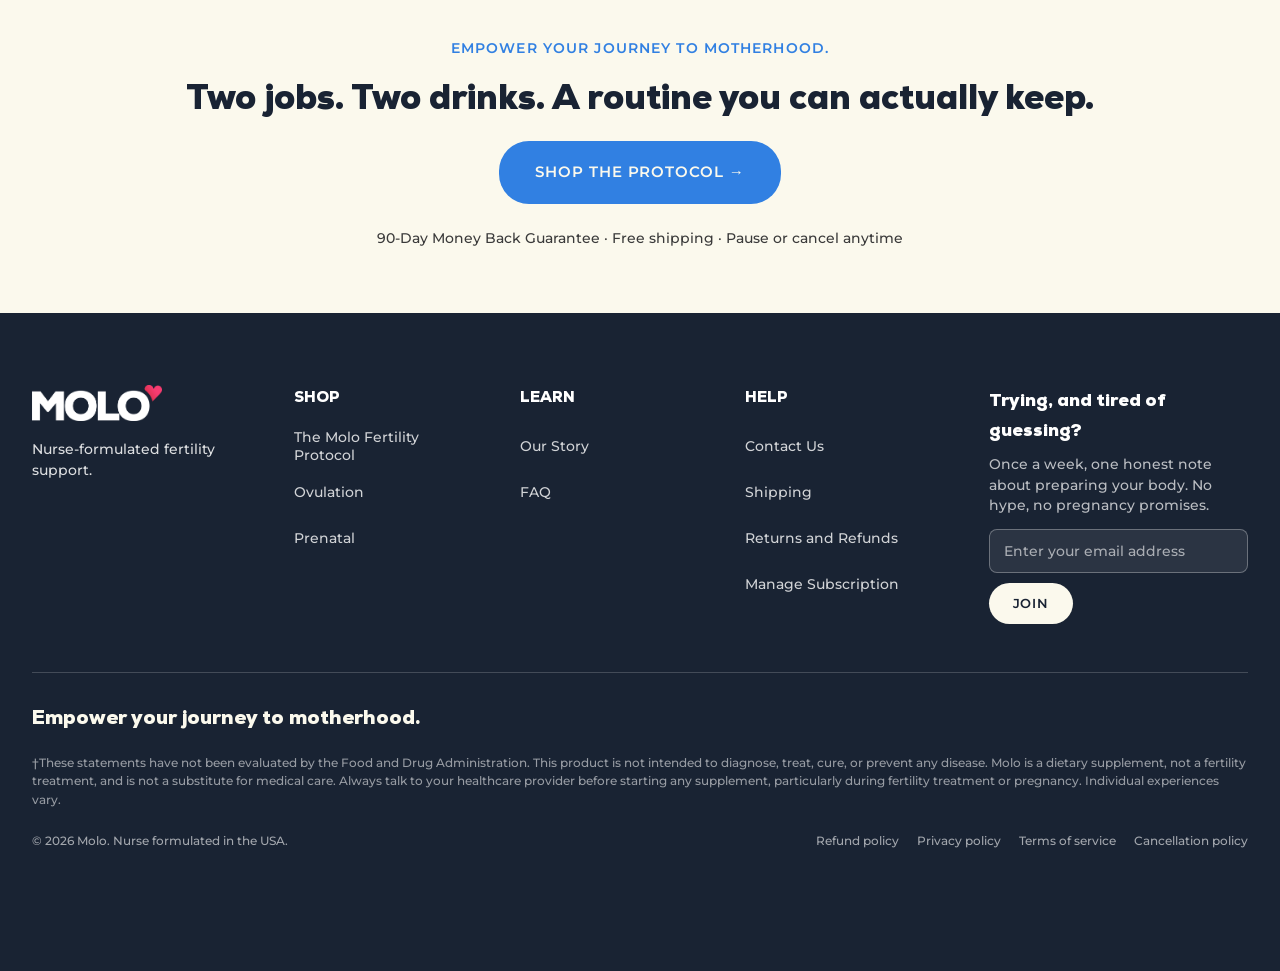
==== commit 77912d21: "Add the "ridiculously easy" trio to the home page under the hero Three white cards on the navy band:" ====
--- a/index.html
+++ b/index.html
@@ -131,7 +131,36 @@
     </div>
   </div>
 
-  <!-- 3 · WHO MADE THIS -------------------------------------------------- -->
+  <!-- 3 · RIDICULOUSLY EASY ---------------------------------------------- -->
+  <section class="sec navy">
+    <div class="wrap">
+      <div class="center">
+        <h2 class="h2 full easy__head">We made fertility support,<br><span class="easy__accent">ridiculously easy.</span></h2>
+      </div>
+
+      <div class="easy__grid">
+        <article class="easy__card">
+          <div class="easy__pic"><img src="assets/library/home/easy-flavor.jpg" alt="A woman laughing in a sunlit kitchen, holding a bottle of Molo" loading="lazy" decoding="async"></div>
+          <h3 class="h3">Delicious Flavor</h3>
+          <p class="easy__body">A daily routine that you will actually look forward to and enjoy.</p>
+        </article>
+
+        <article class="easy__card">
+          <div class="easy__pic"><img src="assets/library/home/easy-mix.jpg" alt="A couple laughing courtside after pickleball, a bottle of Molo on the bench beside them" loading="lazy" decoding="async"></div>
+          <h3 class="h3">Tear. Mix. Sip.</h3>
+          <p class="easy__body">Add two packets to your water or enjoy one-at-a-time throughout your day.</p>
+        </article>
+
+        <article class="easy__card">
+          <div class="easy__pic"><img src="assets/library/home/easy-support.jpg" alt="A couple laughing together on a sofa, one of them holding a bottle of Molo" loading="lazy" decoding="async"></div>
+          <h3 class="h3">Fertility Support</h3>
+          <p class="easy__body">Designed by women for women, with exactly what your body needs.</p>
+        </article>
+      </div>
+    </div>
+  </section>
+
+  <!-- 4 · WHO MADE THIS -------------------------------------------------- -->
   <section class="sec">
     <div class="wrap">
       <div class="center" style="margin-bottom:44px">
@@ -167,7 +196,7 @@
     </div>
   </section>
 
-  <!-- 4 · MERCH BLOCK (links out only, no add-to-cart on Home) ------------ -->
+  <!-- 5 · MERCH BLOCK (links out only, no add-to-cart on Home) ------------ -->
   <section class="sec pat">
     <div class="wrap">
       <div class="merch">
@@ -196,7 +225,7 @@
     </div>
   </section>
 
-  <!-- 5 · OUR STANDARD --------------------------------------------------- -->
+  <!-- 6 · OUR STANDARD --------------------------------------------------- -->
   <section class="sec tint">
     <div class="wrap">
       <div class="center" style="margin-bottom:44px">
@@ -226,7 +255,7 @@
     </div>
   </section>
 
-  <!-- 6 · REVIEWS -------------------------------------------------------- -->
+  <!-- 7 · REVIEWS -------------------------------------------------------- -->
   <section class="sec tint">
     <div class="wrap">
       <div class="center" style="margin-bottom:36px">
@@ -250,7 +279,7 @@
     </div>
   </section>
 
-  <!-- 7 · CLOSING -------------------------------------------------------- -->
+  <!-- 8 · CLOSING -------------------------------------------------------- -->
   <section class="sec-sm cream">
     <div class="wrap center">
       <p class="eyebrow">Empower your journey to motherhood.</p>
--- a/assets/site.css
+++ b/assets/site.css
@@ -144,6 +144,28 @@
 .imgframe{border-radius:40px;overflow:hidden}
 .imgframe img{width:100%;height:100%;object-fit:cover}
 
+/* ---------- "ridiculously easy" trio (home, under the hero) -------------- */
+/* Three white cards on the navy band: image, title, one line of copy. The
+   composition is the reference's; the palette, radii and type scale are ours.
+   It does NOT reuse .grid3, which drops to two columns at 960 and would leave
+   the third card orphaned on a row of its own. Three across or one, nothing
+   between — below 960 the cards stack and cap their width so a single card
+   never stretches the full 1160px container. */
+.easy__head{margin:0 auto 44px;max-width:22ch}
+.easy__accent{color:var(--molo-sky-light)}
+.easy__grid{display:grid;grid-template-columns:repeat(3,minmax(0,1fr));gap:24px}
+.easy__card{background:var(--surface-card);color:var(--molo-navy);
+  border-radius:var(--molo-radius-block);padding:14px 14px 32px;text-align:center}
+.easy__pic{border-radius:26px;overflow:hidden;aspect-ratio:1;
+  background:var(--molo-gray-f4);margin-bottom:24px}
+.easy__pic img{width:100%;height:100%;object-fit:cover}
+/* .navy paints its headings cream and its paragraphs near-white, which is
+   right for copy sitting ON the band and wrong for copy inside a white card.
+   Scoped to the card so the text stays legible rather than white-on-white. */
+.easy__card .h3{margin:0 0 10px;color:var(--text-heading)}
+.easy__card .easy__body{font-size:15.5px;line-height:1.6;color:var(--text-muted);
+  margin:0 auto;max-width:30ch}
+
 /* Check glyph: blue circle, pink tick. Used in pills, bullets and plan perks. */
 .chk{flex:0 0 auto}
 .checkline{display:flex;align-items:flex-start;gap:12px;margin:0 0 12px;font-size:15.5px;line-height:1.5}
@@ -277,12 +299,37 @@
 .gallery{position:sticky;top:96px}
 .galgrid{display:grid;grid-template-columns:64px minmax(0,1fr);gap:14px;align-items:start}
 .galrail{display:grid;gap:8px}
+/* The rail must never run past the image. The stage is square and its width is
+   the grid minus the 52px rail column and the 12px gap, so its height is
+   (container inline size - 64px) — expressible without hard-coding a breakpoint
+   because .galgrid is a query container. Scrollbar hidden to match the phone
+   rail; the arrows keep the active thumb in view, and the part-cut thumb at the
+   fold is the signal that there is more. */
+.galgrid{container-type:inline-size}
+.galrail{max-height:calc(100cqw - 64px);overflow-y:auto;scrollbar-width:none}
+.galrail::-webkit-scrollbar{display:none}
 .thumb{width:64px;height:64px;border-radius:14px;border:2px solid var(--molo-gray-e5);
   background:var(--molo-gray-f4);cursor:pointer;overflow:hidden;padding:0}
 .thumb[aria-selected=true]{border-color:var(--molo-blue)}
 .thumb img{width:100%;height:100%;object-fit:cover}
 .stage{border-radius:40px;overflow:hidden;position:relative;background:var(--molo-gray-f4);aspect-ratio:1}
 .stage img{width:100%;height:100%;object-fit:cover}
+
+/* Stage arrows. Injected by galleries() in site.js rather than written into the
+   three PDPs, because they are inert without that script and all three share
+   it. 44px is the tap-target floor the QA sweep enforces; the 14px inset keeps
+   the 3px focus ring clear of the stage's own overflow:hidden edge. */
+.stage__nav{position:absolute;top:50%;margin-top:-22px;width:44px;height:44px;
+  border:0;padding:0;border-radius:var(--molo-radius-pill);
+  display:grid;place-items:center;cursor:pointer;
+  background:var(--surface-card);color:var(--molo-navy);
+  box-shadow:var(--molo-shadow-card);
+  transition:background var(--molo-dur-fast) var(--molo-ease),
+             color var(--molo-dur-fast) var(--molo-ease)}
+.stage__nav--prev{left:14px}
+.stage__nav--next{right:14px}
+.stage__nav:hover{background:var(--surface-dark);color:var(--molo-white)}
+.stage__nav svg{width:20px;height:20px;display:block}
 
 /* ---------- buy box ------------------------------------------------------ */
 .bb__social{display:flex;align-items:center;gap:10px;font-size:13.5px;font-weight:600;margin:0 0 10px}
@@ -527,6 +574,8 @@
    ========================================================================== */
 @media(max-width:960px){
   .grid3{grid-template-columns:repeat(2,minmax(0,1fr))}
+  .easy__grid{grid-template-columns:minmax(0,1fr);gap:20px}
+  .easy__card{max-width:420px;margin:0 auto;width:100%}
   .revgrid--5{grid-template-columns:repeat(auto-fit,minmax(200px,1fr))}
   .sec{padding:64px 0}.sec-sm{padding:48px 0}
   .grid2,.pdp,.cartgrid{grid-template-columns:minmax(0,1fr)!important;gap:36px!important}
@@ -572,9 +621,14 @@
      rail is what puts the image first. */
   .galgrid{grid-template-columns:minmax(0,1fr)!important;gap:10px!important}
   .galrail{grid-auto-flow:column;grid-auto-columns:56px;gap:8px!important;overflow-x:auto;
-    order:2;padding-bottom:2px;scrollbar-width:none}
+    overflow-y:hidden;max-height:none;order:2;padding-bottom:2px;scrollbar-width:none}
   .galrail::-webkit-scrollbar{display:none}
   .galrail .thumb{width:56px;height:56px}
+
+  /* Stage is edge-to-edge on a phone, so the arrows tuck in tighter. Size
+     stays 44 — shrinking it here is what would break the tap-target floor. */
+  .stage__nav--prev{left:10px}
+  .stage__nav--next{right:10px}
 
   /* Buy box steps down to the reference's phone scale. */
   .bb__social{font-size:12.5px;gap:7px}
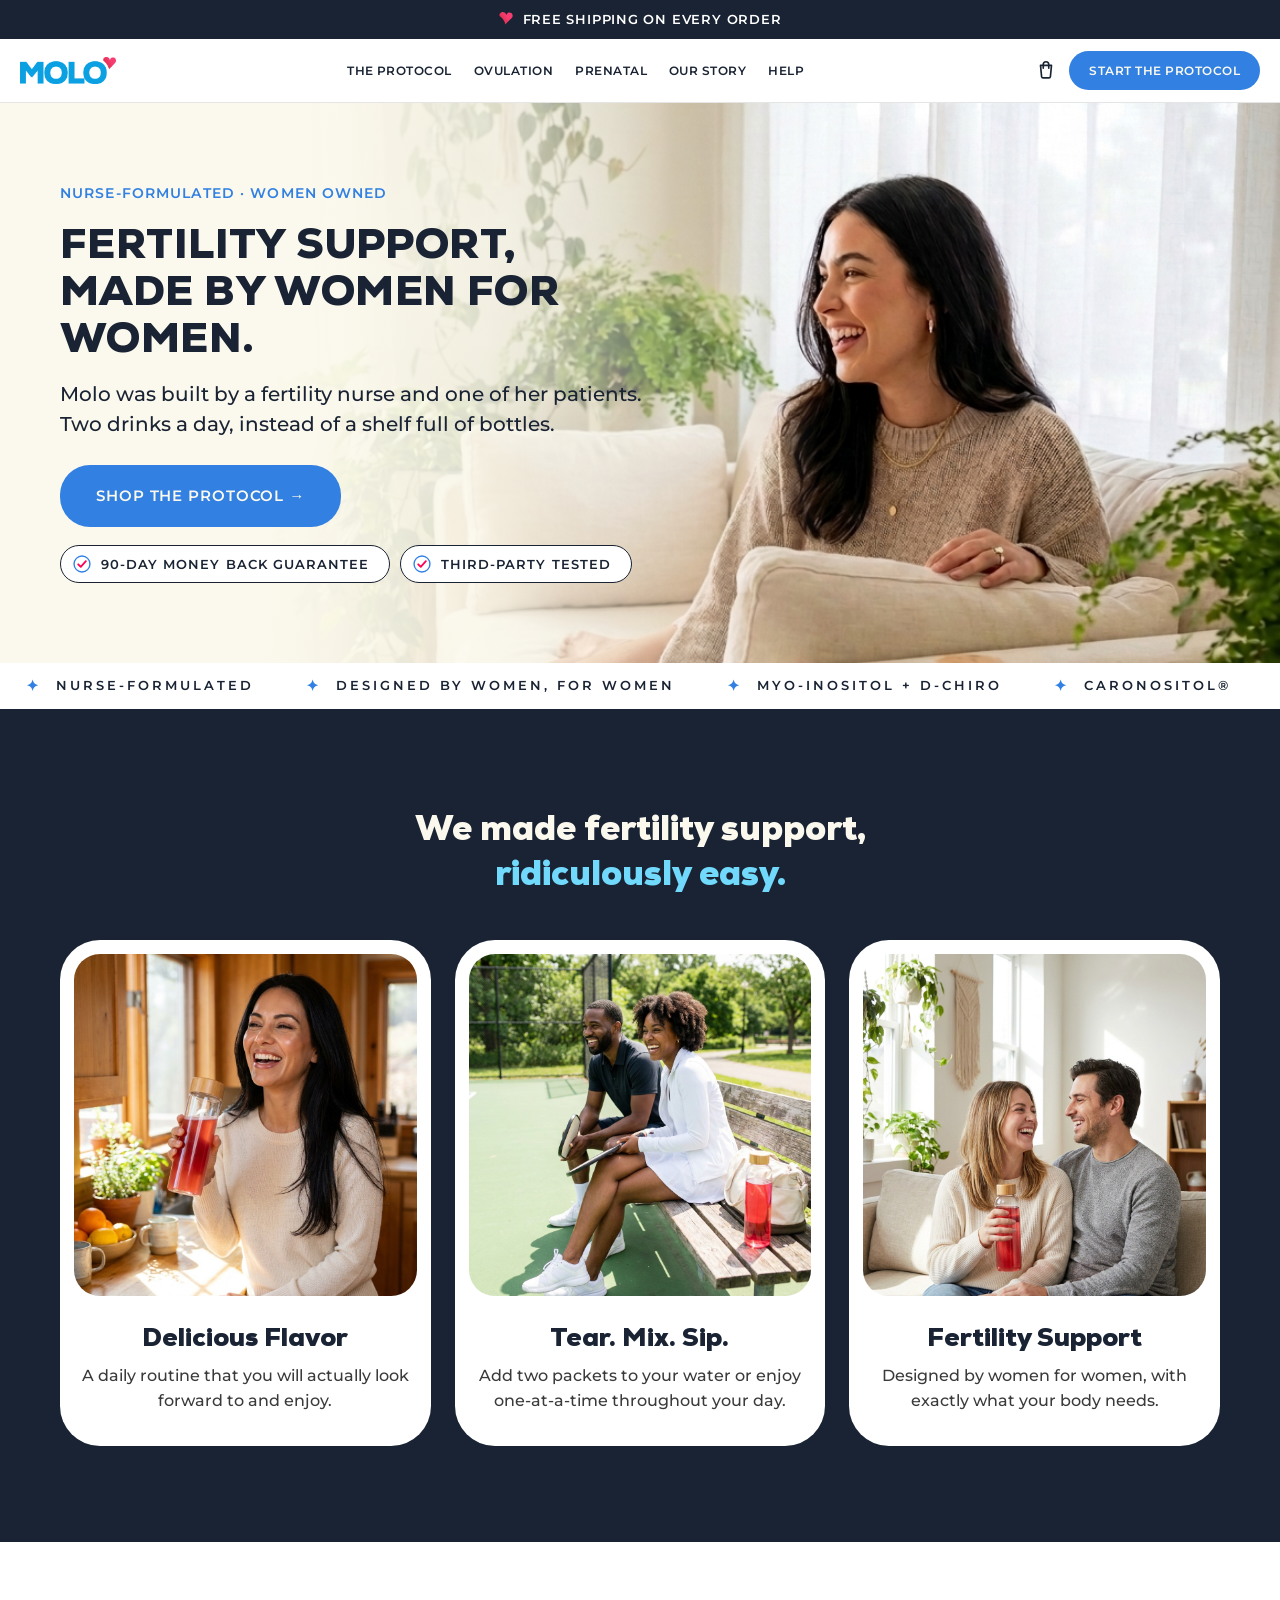
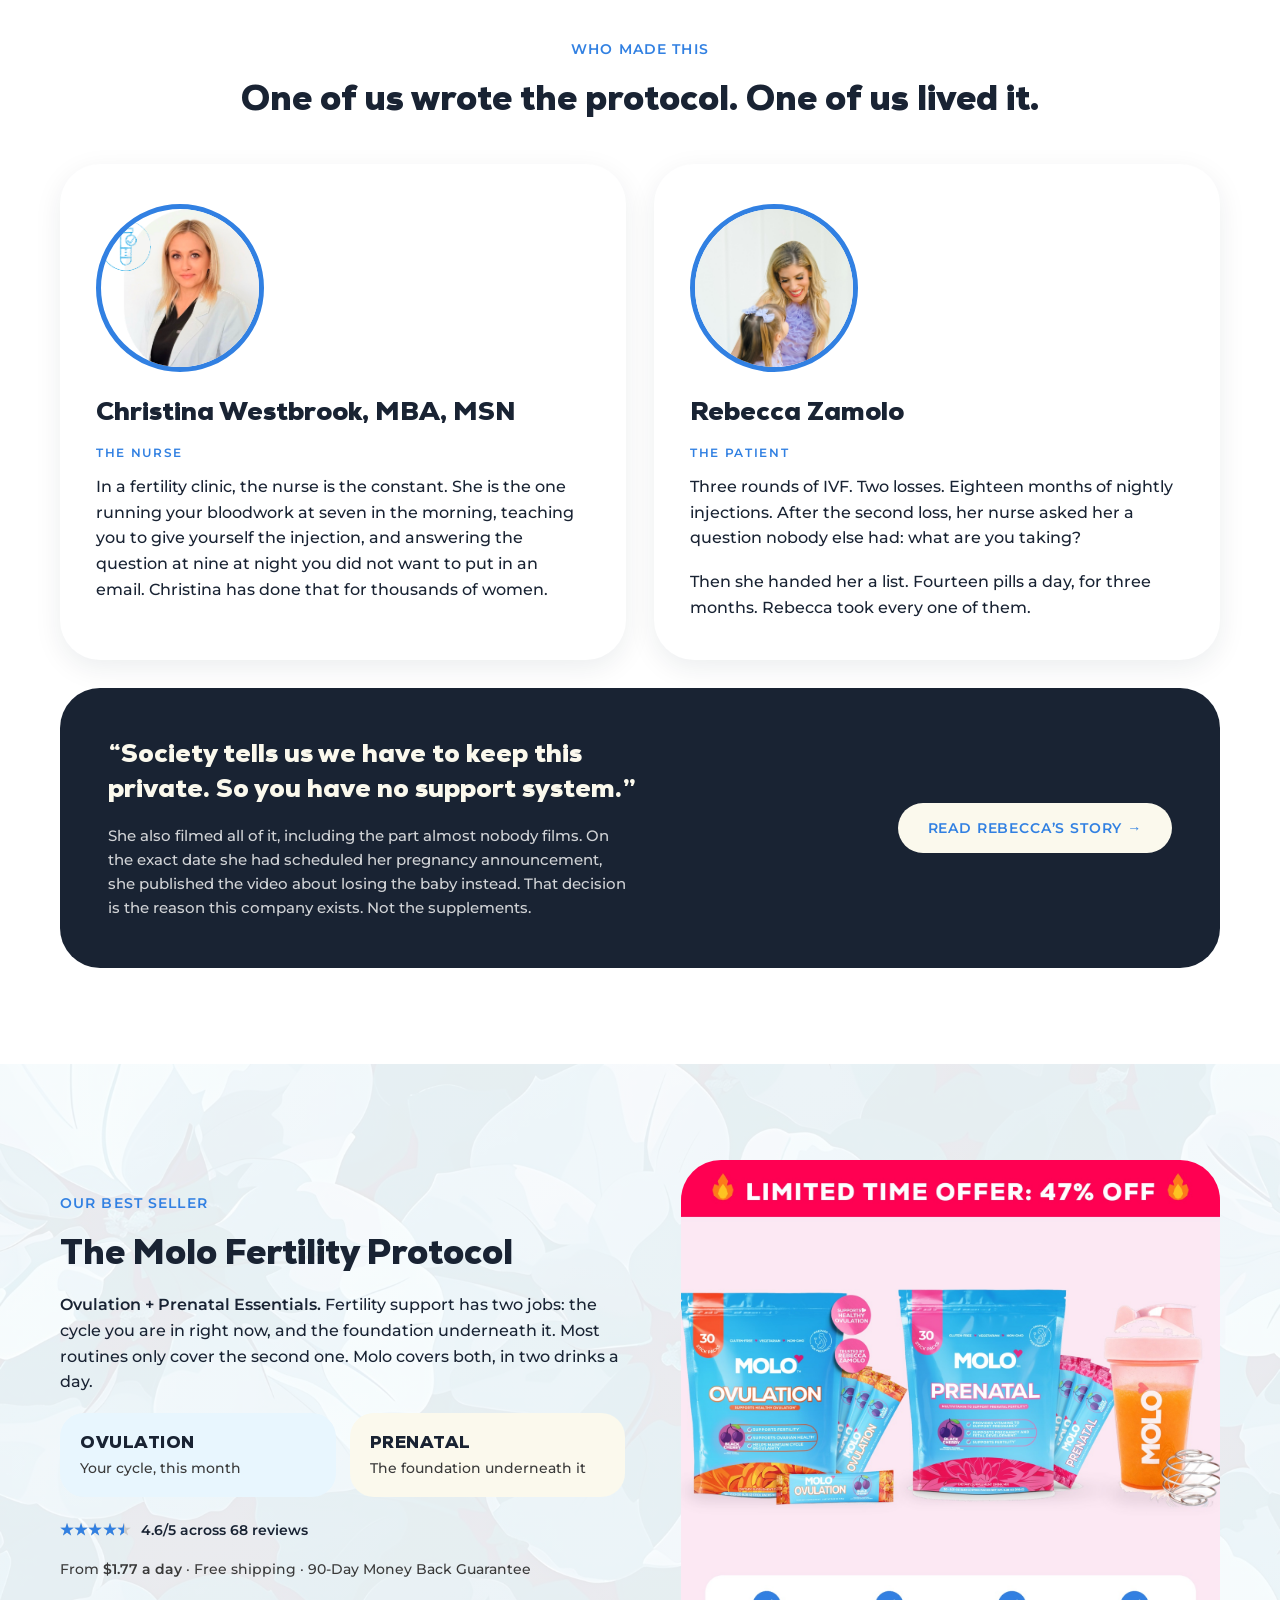
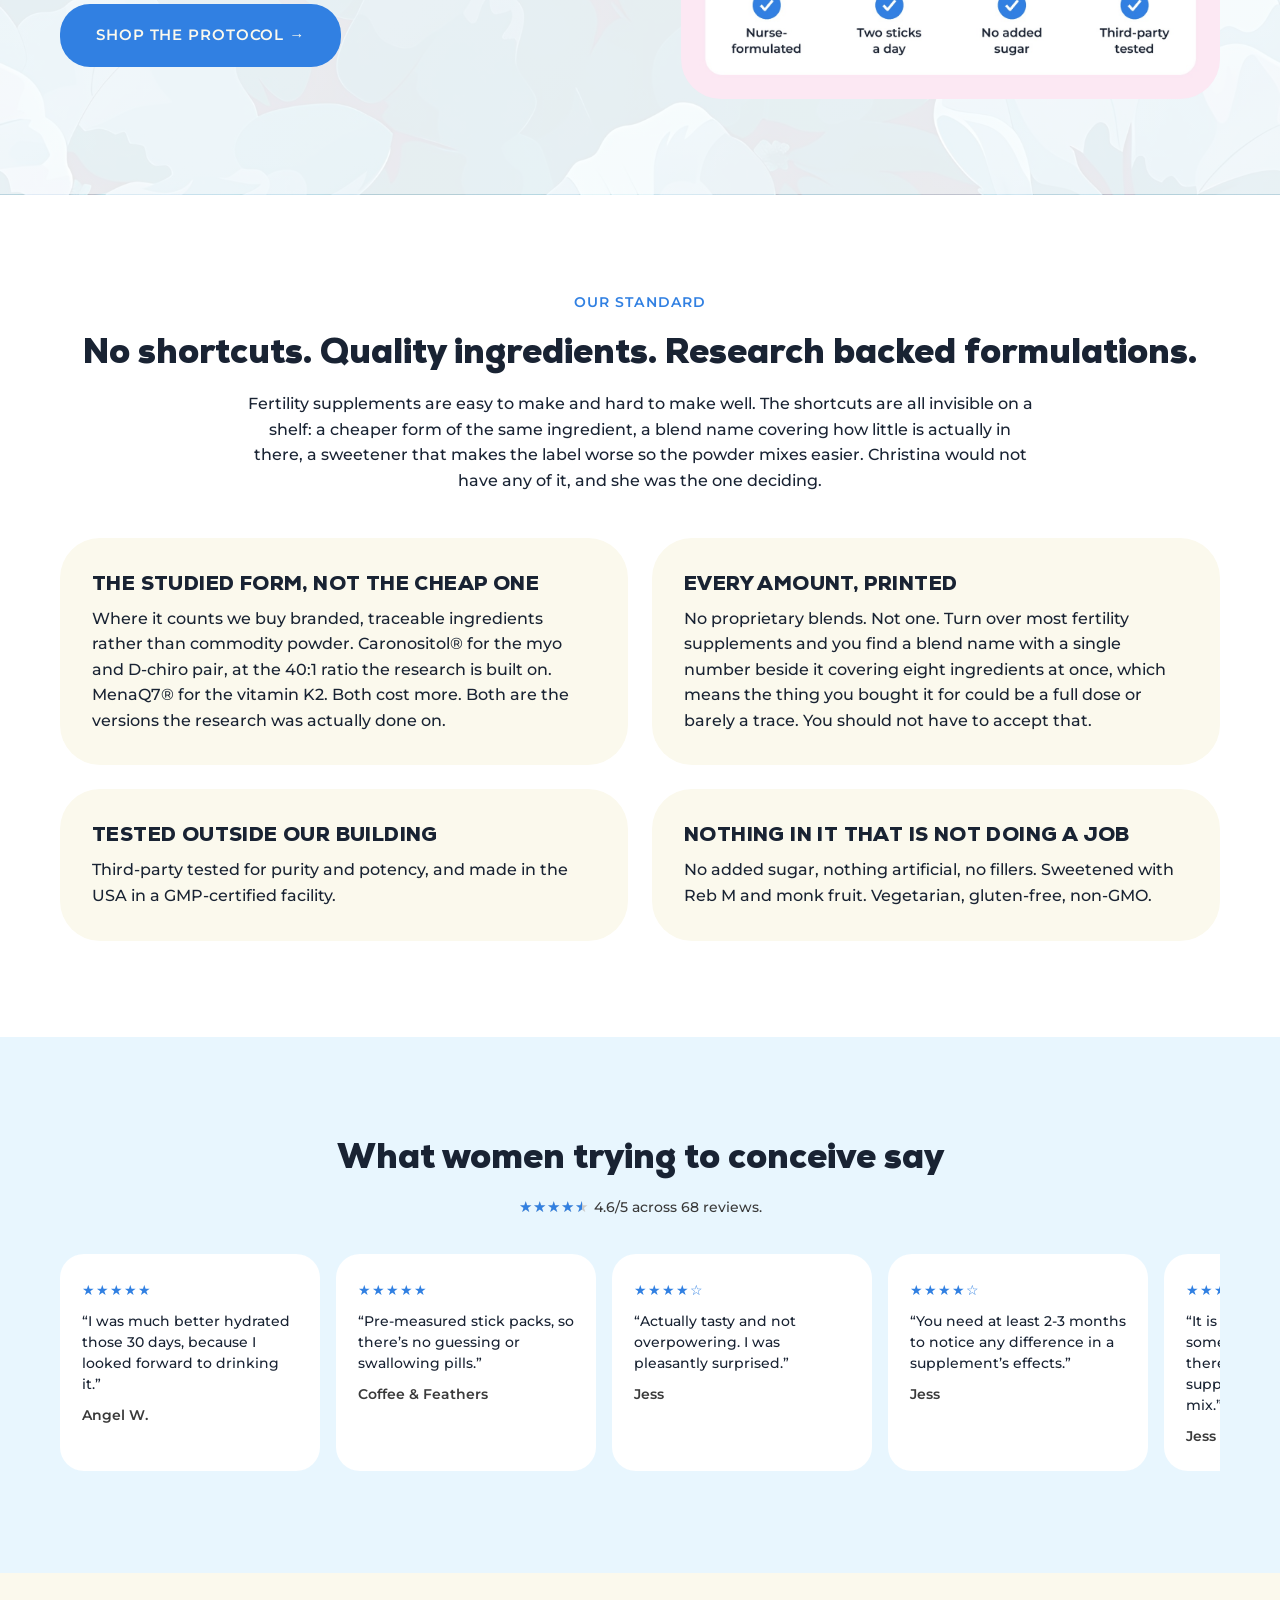
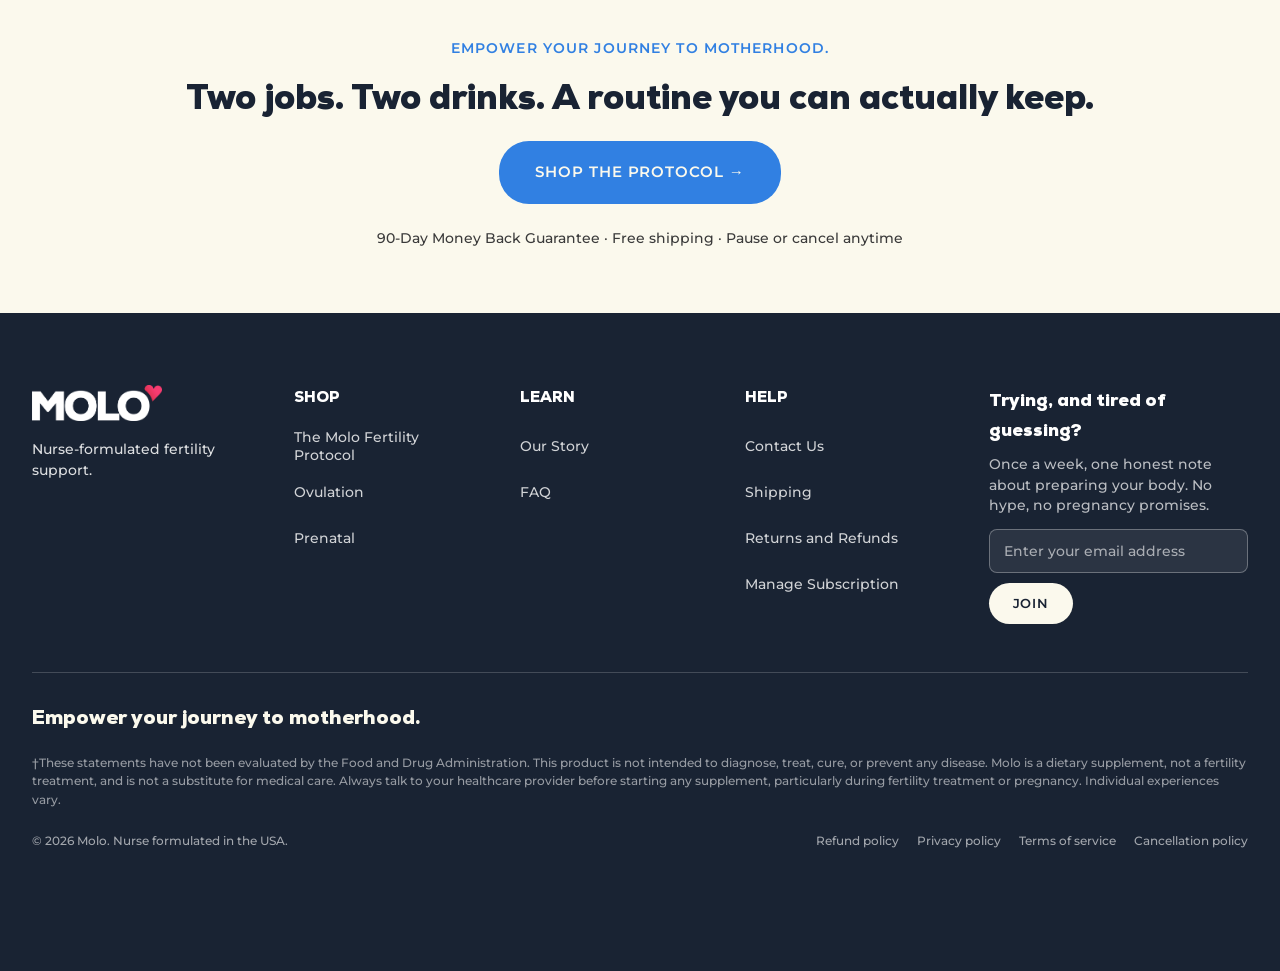
==== commit 6080c471: "Put Our Standard on white so it stops bleeding into Reviews Our Standard and Reviews were both .sec." ====
--- a/index.html
+++ b/index.html
@@ -226,7 +226,10 @@
   </section>
 
   <!-- 6 · OUR STANDARD --------------------------------------------------- -->
-  <section class="sec tint">
+  <!-- White, not tint: Reviews below is tint too, and two tinted sections in a
+       row read as one block. Cream .ccard on white is the same pairing help.html
+       already uses. -->
+  <section class="sec">
     <div class="wrap">
       <div class="center" style="margin-bottom:44px">
         <p class="eyebrow">Our standard</p>
--- a/assets/site.css
+++ b/assets/site.css
@@ -273,12 +273,17 @@
 
 /* ---------- marquees ----------------------------------------------------- */
 /* List is rendered twice; translateX(-50%) then loops seamlessly. */
-.ticker{background:var(--molo-navy);height:46px;overflow:hidden;position:relative}
+/* White, not navy: the band sits directly above the navy "ridiculously easy"
+   section, and matching it merged the two into one dark block. Only the home
+   page uses .ticker — the PDPs run .badgerow — so this is home-only in effect. */
+.ticker{background:var(--surface-page);height:46px;overflow:hidden;position:relative}
 .ticker__track{position:absolute;top:0;left:0;height:46px;display:flex;align-items:center;
   white-space:nowrap;animation:tick 32s linear infinite}
-.ticker span{display:inline-flex;align-items:center;gap:14px;padding:0 26px;color:#fff;
+.ticker span{display:inline-flex;align-items:center;gap:14px;padding:0 26px;color:var(--text-body);
   font-weight:600;font-size:12.5px;letter-spacing:.24em;text-transform:uppercase}
-.ticker b{color:var(--molo-sky-light);font-size:15px}
+/* Sky-light was a marker on navy and is barely there on white; the brand blue
+   is the accent that survives the flip. */
+.ticker b{color:var(--molo-blue);font-size:15px}
 @keyframes tick{from{transform:translateX(0)}to{transform:translateX(-50%)}}
 .badgerow{overflow:hidden;position:relative;border-top:1px solid var(--molo-gray-e5);
   border-bottom:1px solid var(--molo-gray-e5);height:64px;background:#fff}
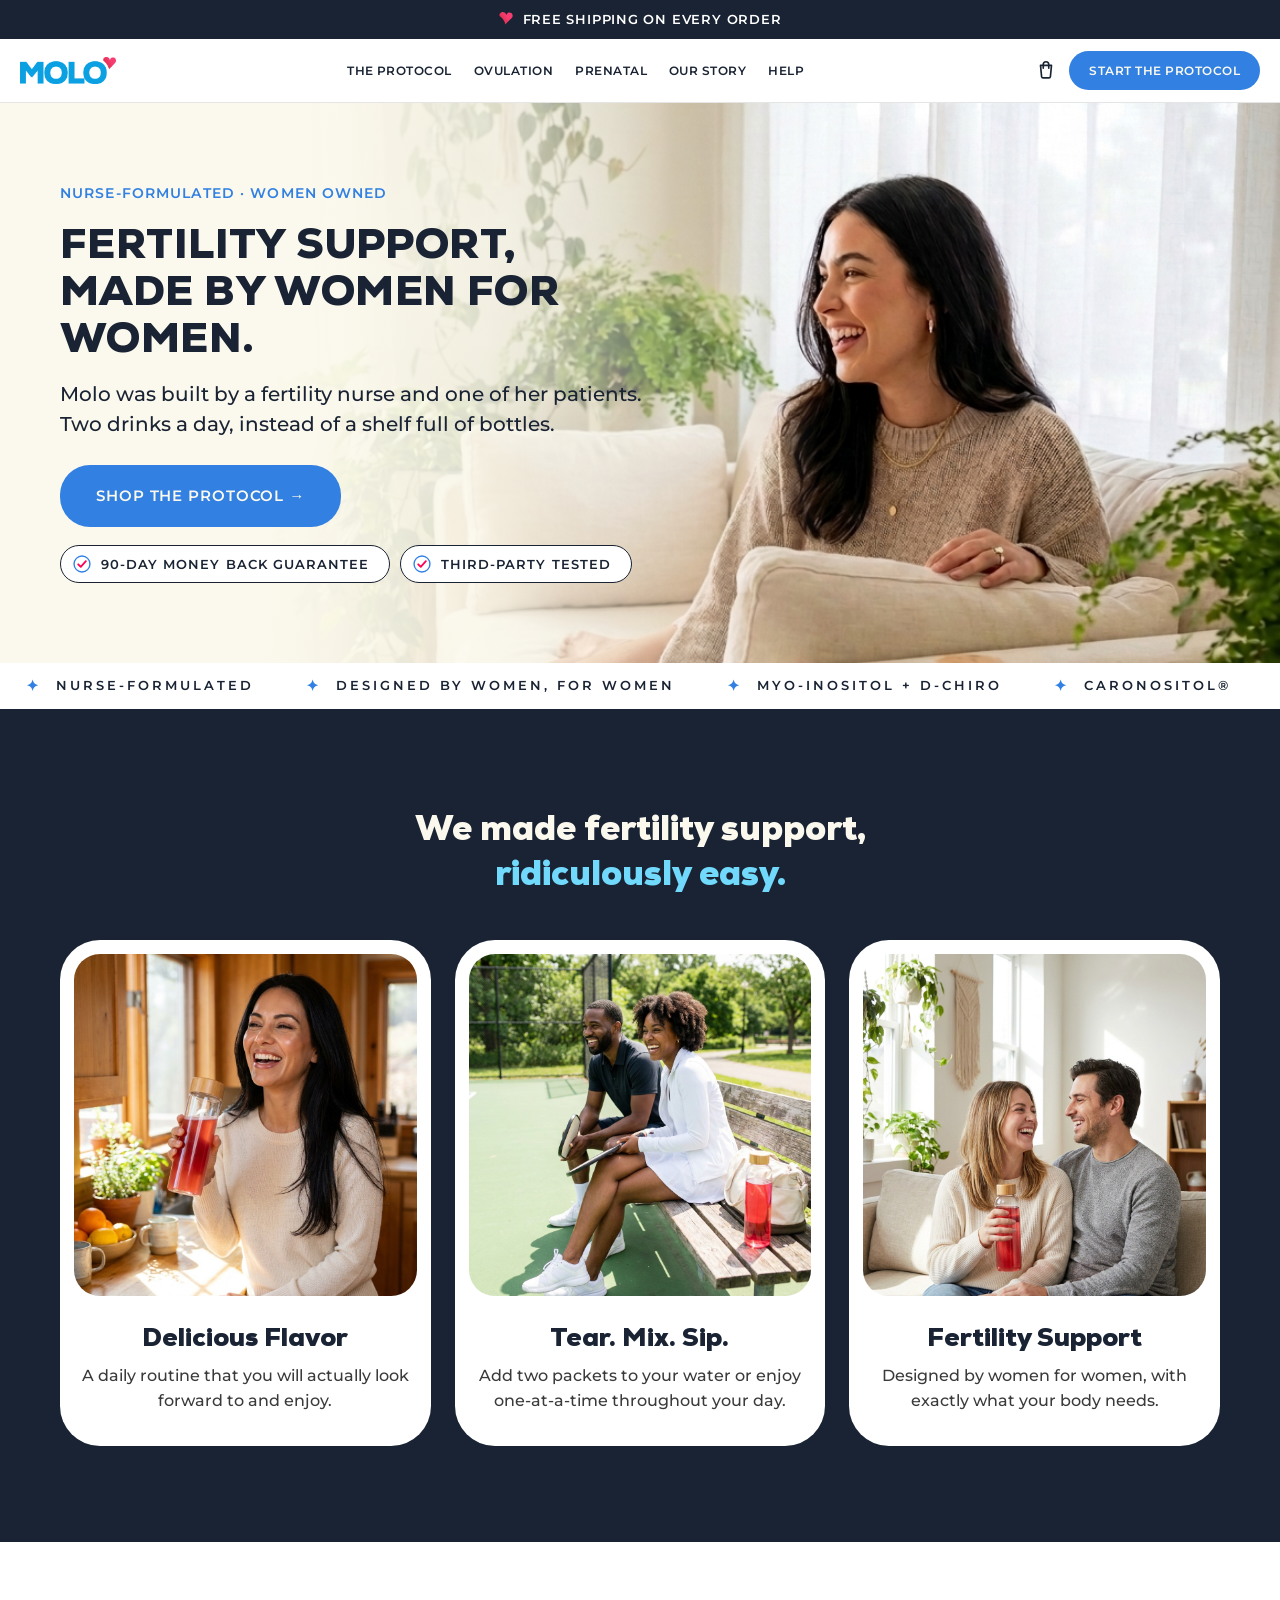
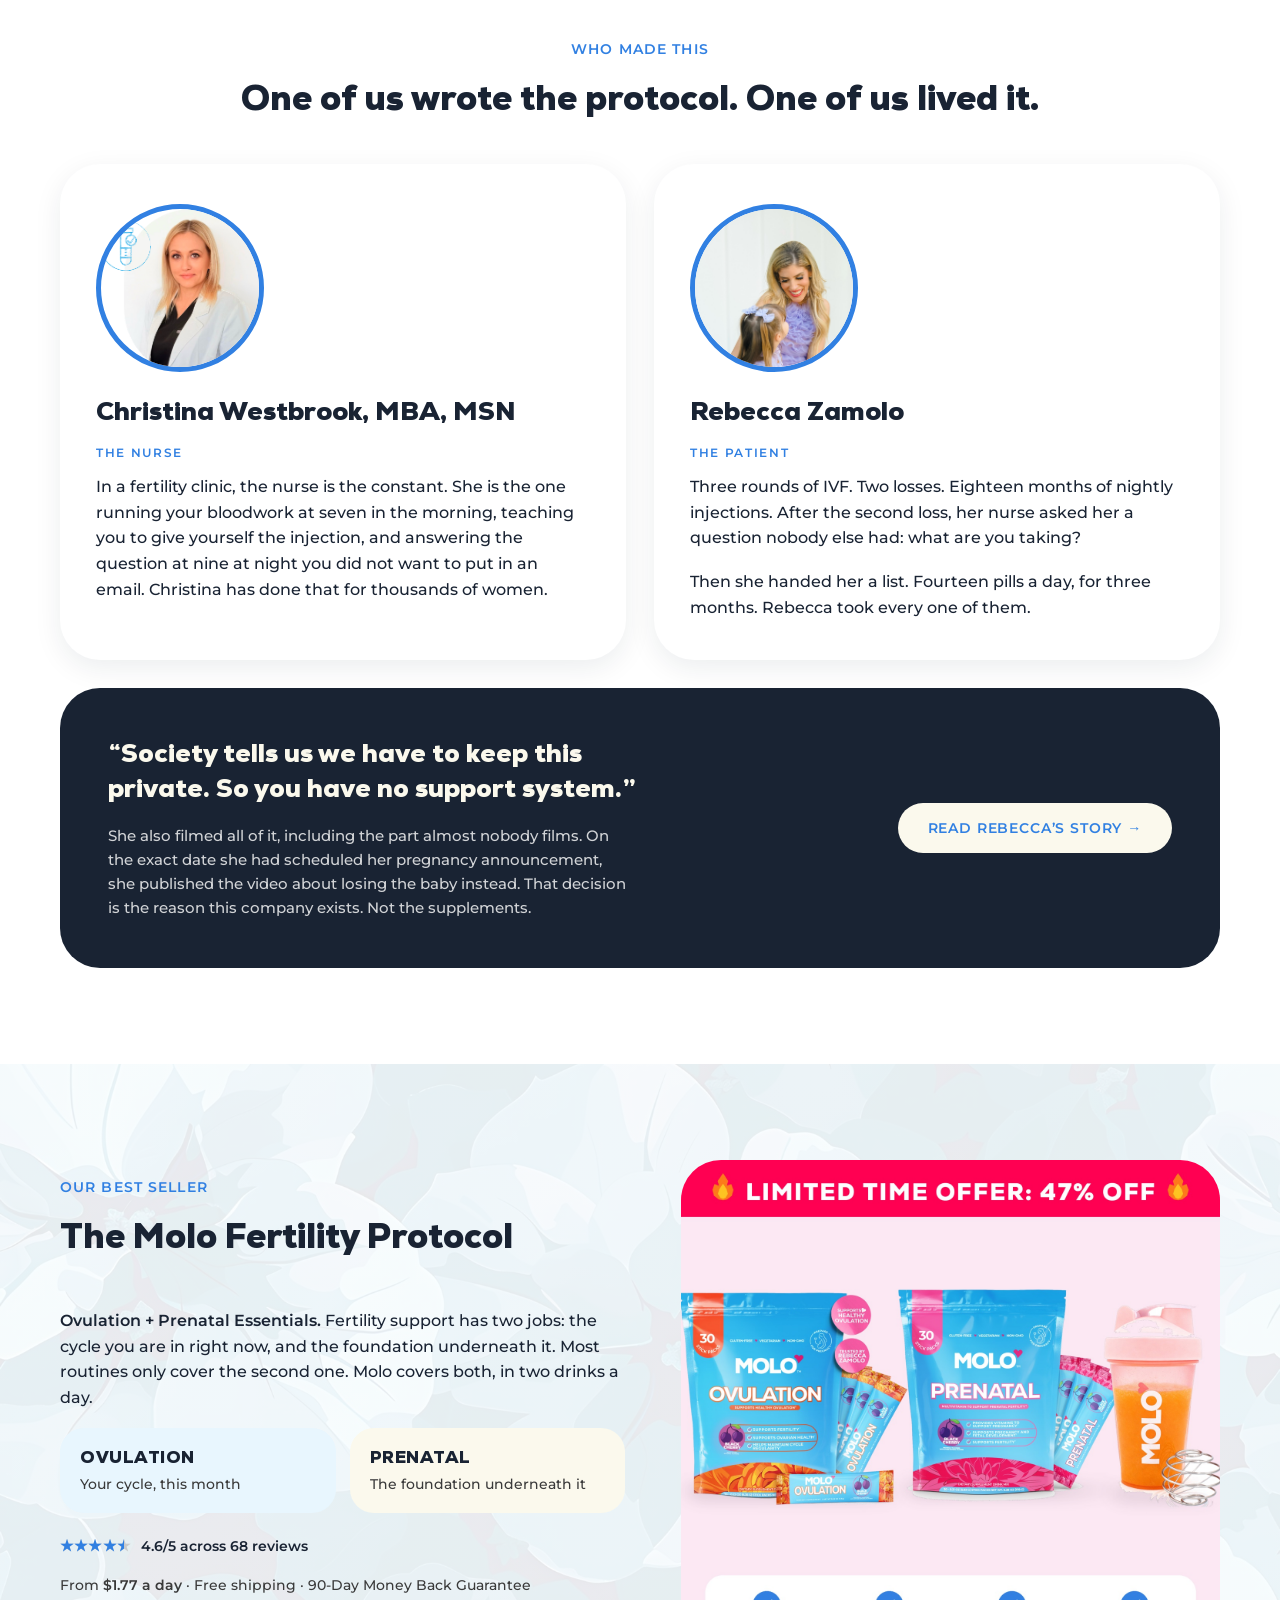
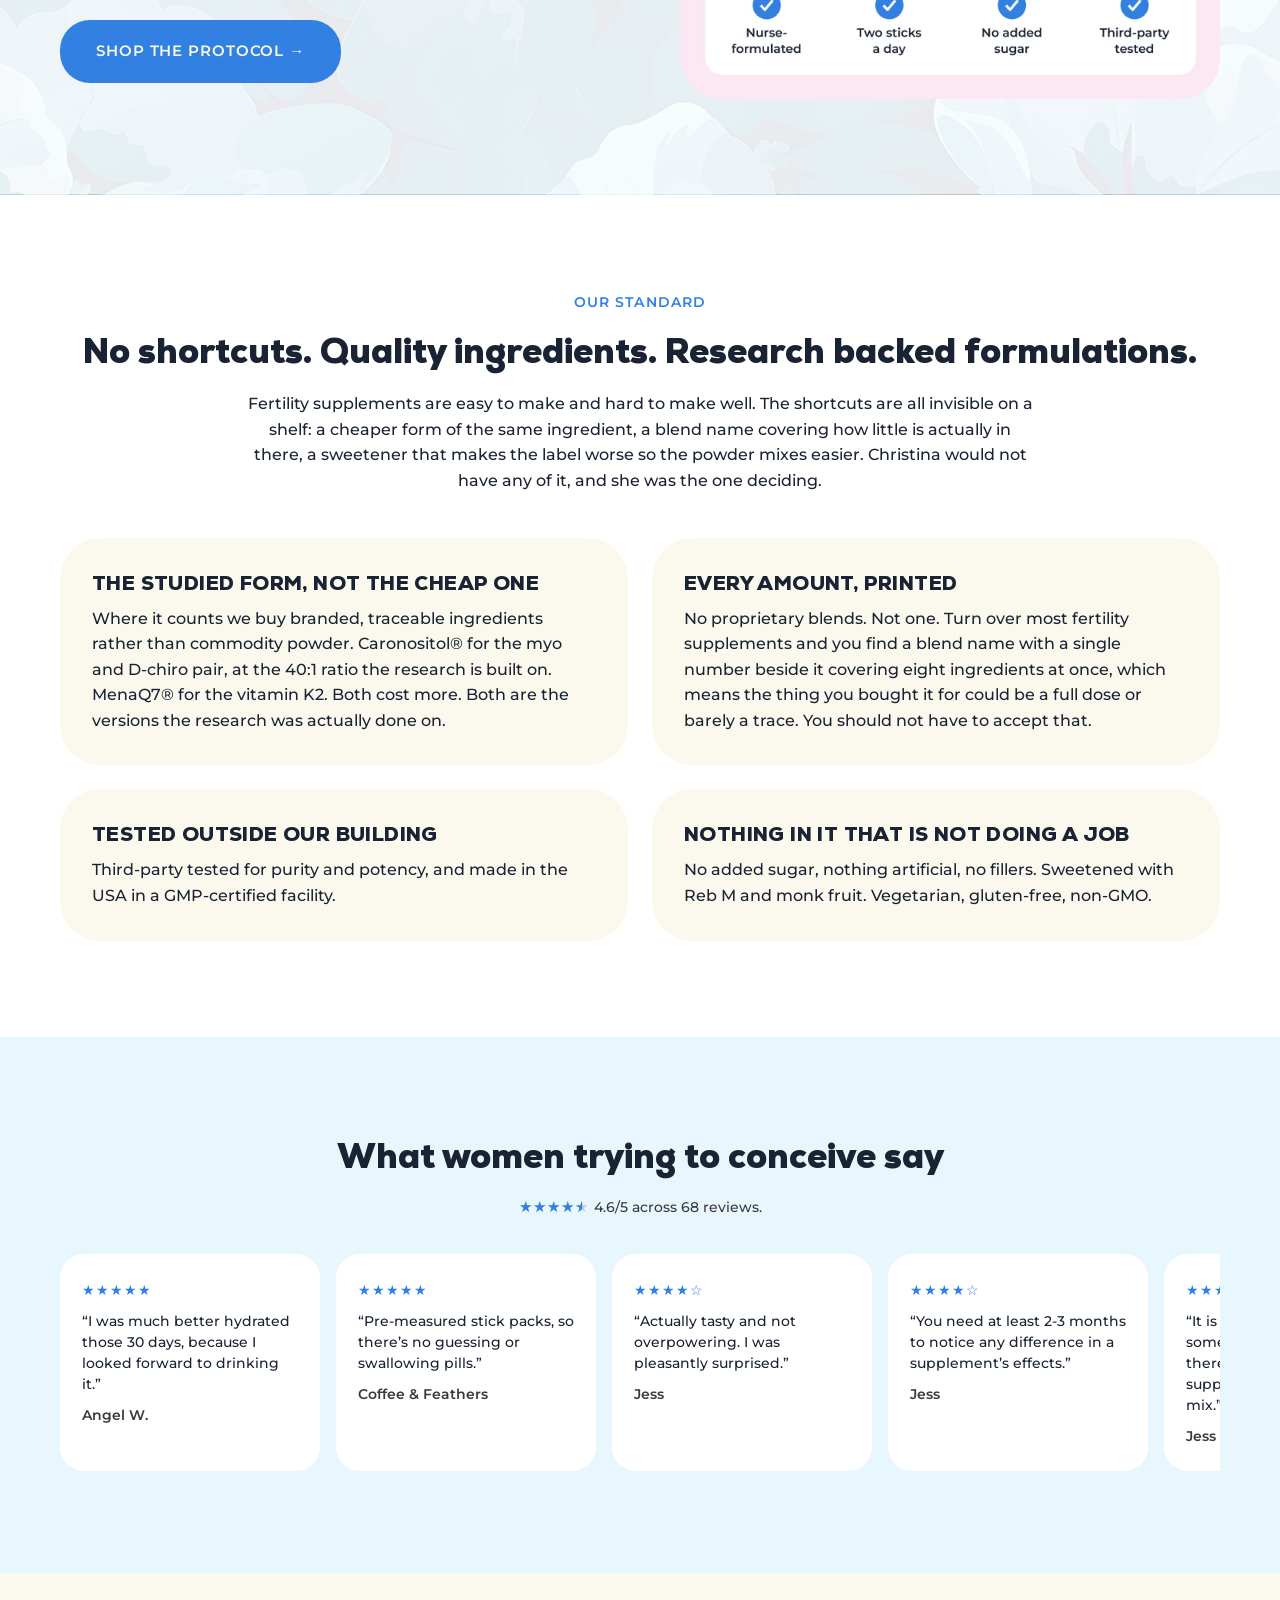
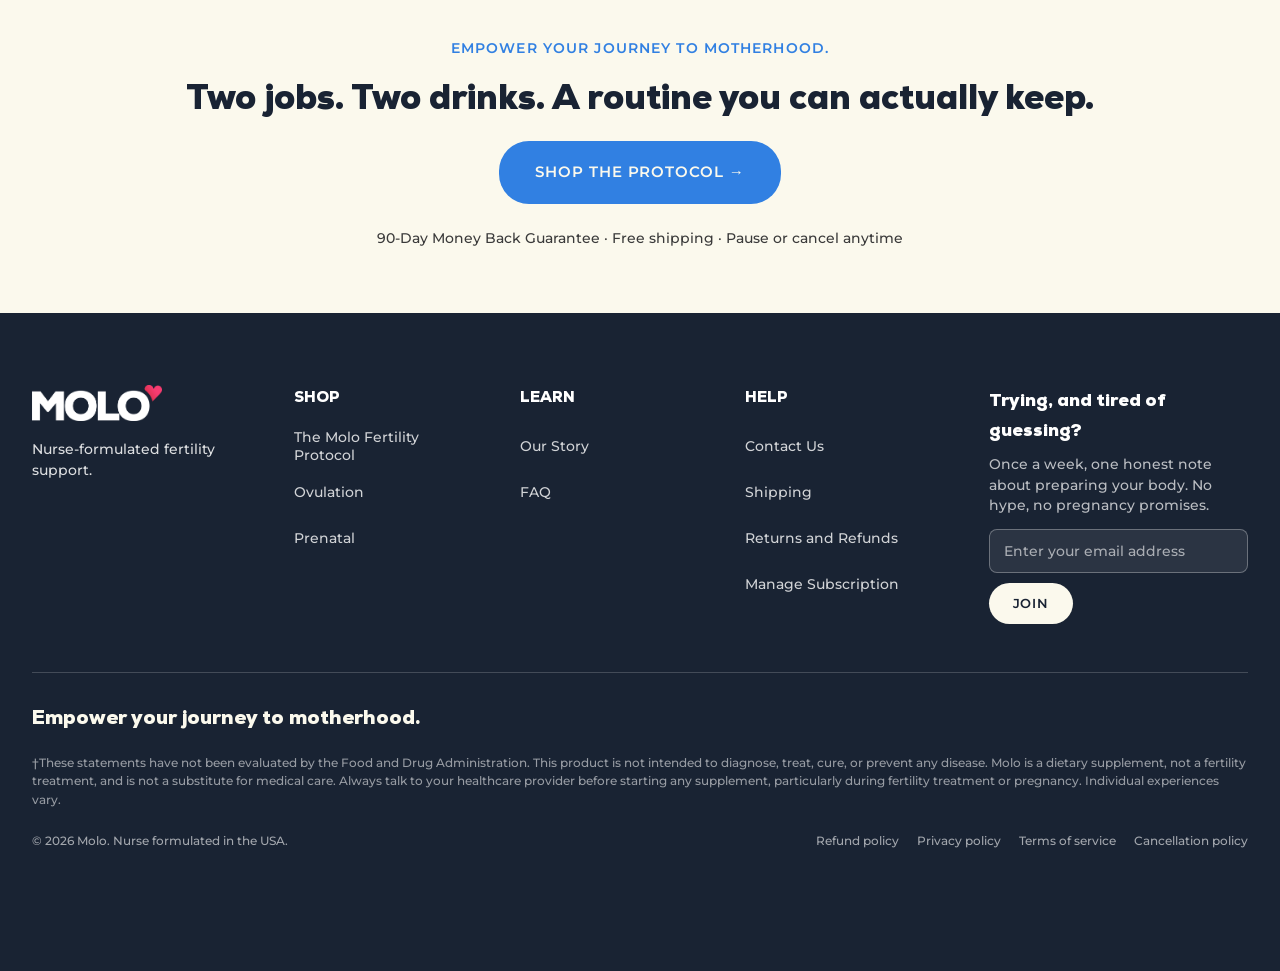
==== commit bc25e126: "Lift the best-seller image above the copy on mobile and make it a link Stacked, the product shot sat" ====
--- a/index.html
+++ b/index.html
@@ -67,7 +67,19 @@
   font-size:26px;line-height:1.35;margin:0;max-width:30ch}
 
 /* Merch block sits on the floral band and links out only. No add to cart here. */
-.merch{display:grid;grid-template-columns:minmax(0,1.05fr) minmax(0,1fr);gap:56px;align-items:center}
+/* Three items, not two: the heading is split out so that when this stacks the
+   product image lands directly under "Our best seller" instead of after the
+   whole column. On desktop the heading and body sit in column one, rows one and
+   two, and the picture spans both rows in column two — which is the two-column
+   layout it has always been. row-gap:0 because head and body were one div until
+   now and the h2's own margin is the space between them. */
+.merch{display:grid;grid-template-columns:minmax(0,1.05fr) minmax(0,1fr);
+  column-gap:56px;row-gap:0;align-items:center}
+.merch__head{grid-column:1;grid-row:1}
+.merch__body{grid-column:1;grid-row:2}
+.merch__pic{grid-column:2;grid-row:1 / span 2;display:block}
+.merch__pic img{transition:transform var(--molo-dur) var(--molo-ease)}
+.merch__pic:hover img{transform:scale(1.03)}
 .merch__split{display:grid;grid-template-columns:1fr 1fr;gap:14px;margin:0 0 22px}
 .merch__half{border-radius:24px;padding:18px 20px}
 .merch__half.ov{background:var(--surface-tint-soft)}
@@ -80,6 +92,9 @@
 
 @media(max-width:960px){
   .founders,.merch,.stdgrid{grid-template-columns:minmax(0,1fr);gap:22px}
+  /* Stacked: drop the explicit placement so the DOM order runs
+     heading, picture, body. */
+  .merch__head,.merch__pic,.merch__body{grid-column:1;grid-row:auto}
   .quoteband{grid-template-columns:minmax(0,1fr);padding:32px;gap:22px}
   .quoteband p{font-size:21px}
 }
@@ -200,9 +215,16 @@
   <section class="sec pat">
     <div class="wrap">
       <div class="merch">
-        <div>
+        <div class="merch__head">
           <p class="eyebrow">Our best seller</p>
           <h2 class="h2 wide">The Molo Fertility Protocol</h2>
+        </div>
+
+        <a class="imgframe merch__pic" href="protocol.html" style="aspect-ratio:1"
+           aria-label="Shop the Molo Fertility Protocol"><img src="assets/lp/HERO-BUYBOX-blush.jpg"
+          alt="Molo Ovulation and Prenatal with the free shaker. Nurse-formulated, two sticks a day, no added sugar, third-party tested." loading="lazy" width="1400" height="1400"></a>
+
+        <div class="merch__body">
           <p><b>Ovulation + Prenatal Essentials.</b> Fertility support has two jobs: the cycle you are in right now, and the foundation underneath it. Most routines only cover the second one. Molo covers both, in two drinks a day.</p>
 
           <div class="merch__split">
@@ -218,9 +240,6 @@
           <p class="small" style="color:var(--molo-gray-3a)">From <b>$1.77 a day</b> · Free shipping · 90-Day Money Back Guarantee</p>
           <p style="margin-top:24px"><a class="btn btn-lg" href="protocol.html">Shop the Protocol →</a></p>
         </div>
-
-        <div class="imgframe" style="aspect-ratio:1"><img src="assets/lp/HERO-BUYBOX-blush.jpg"
-          alt="Molo Ovulation and Prenatal with the free shaker. Nurse-formulated, two sticks a day, no added sugar, third-party tested." loading="lazy" width="1400" height="1400"></div>
       </div>
     </div>
   </section>
--- a/assets/site.css
+++ b/assets/site.css
@@ -724,5 +724,7 @@
 
 @media(prefers-reduced-motion:reduce){
   .ticker__track,.badgerow__track{animation:none}
+  .merch__pic img{transition:none}
+  .merch__pic:hover img{transform:none}
   *{transition-duration:.01ms!important}
 }
